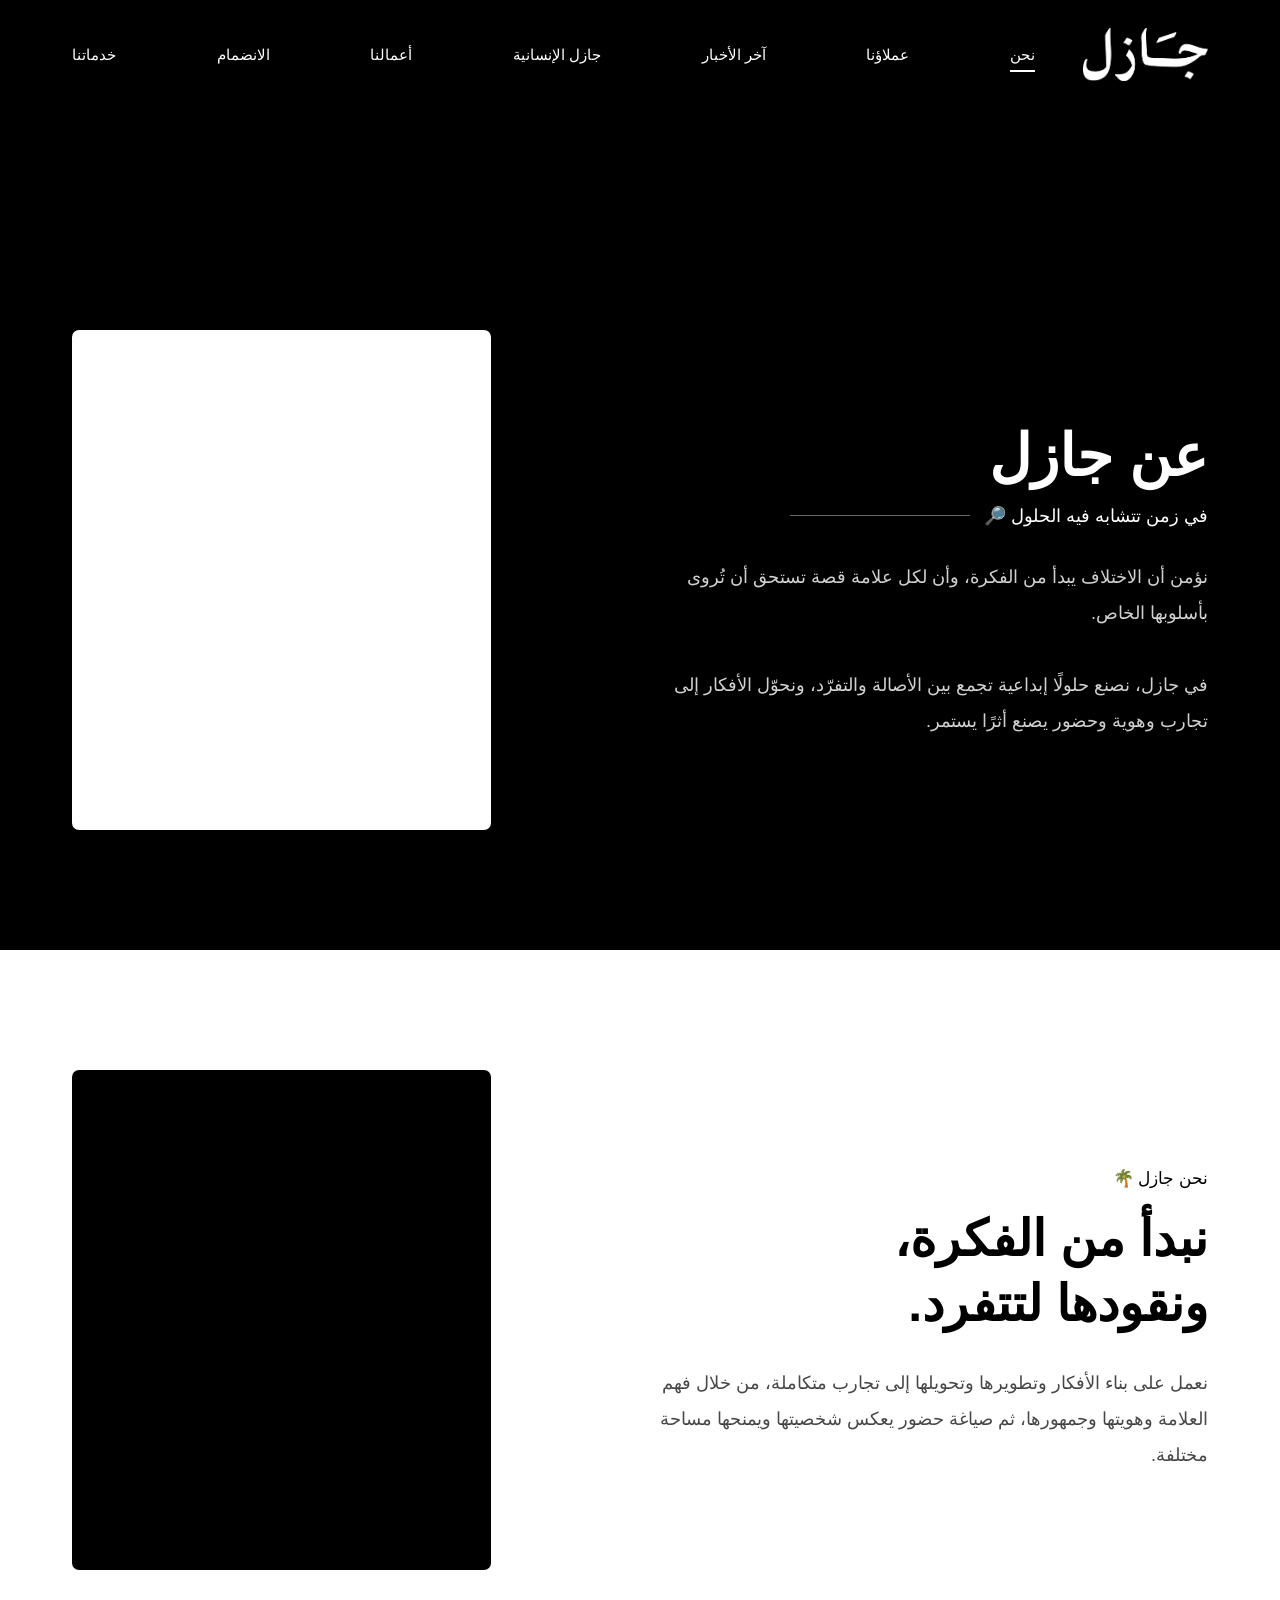
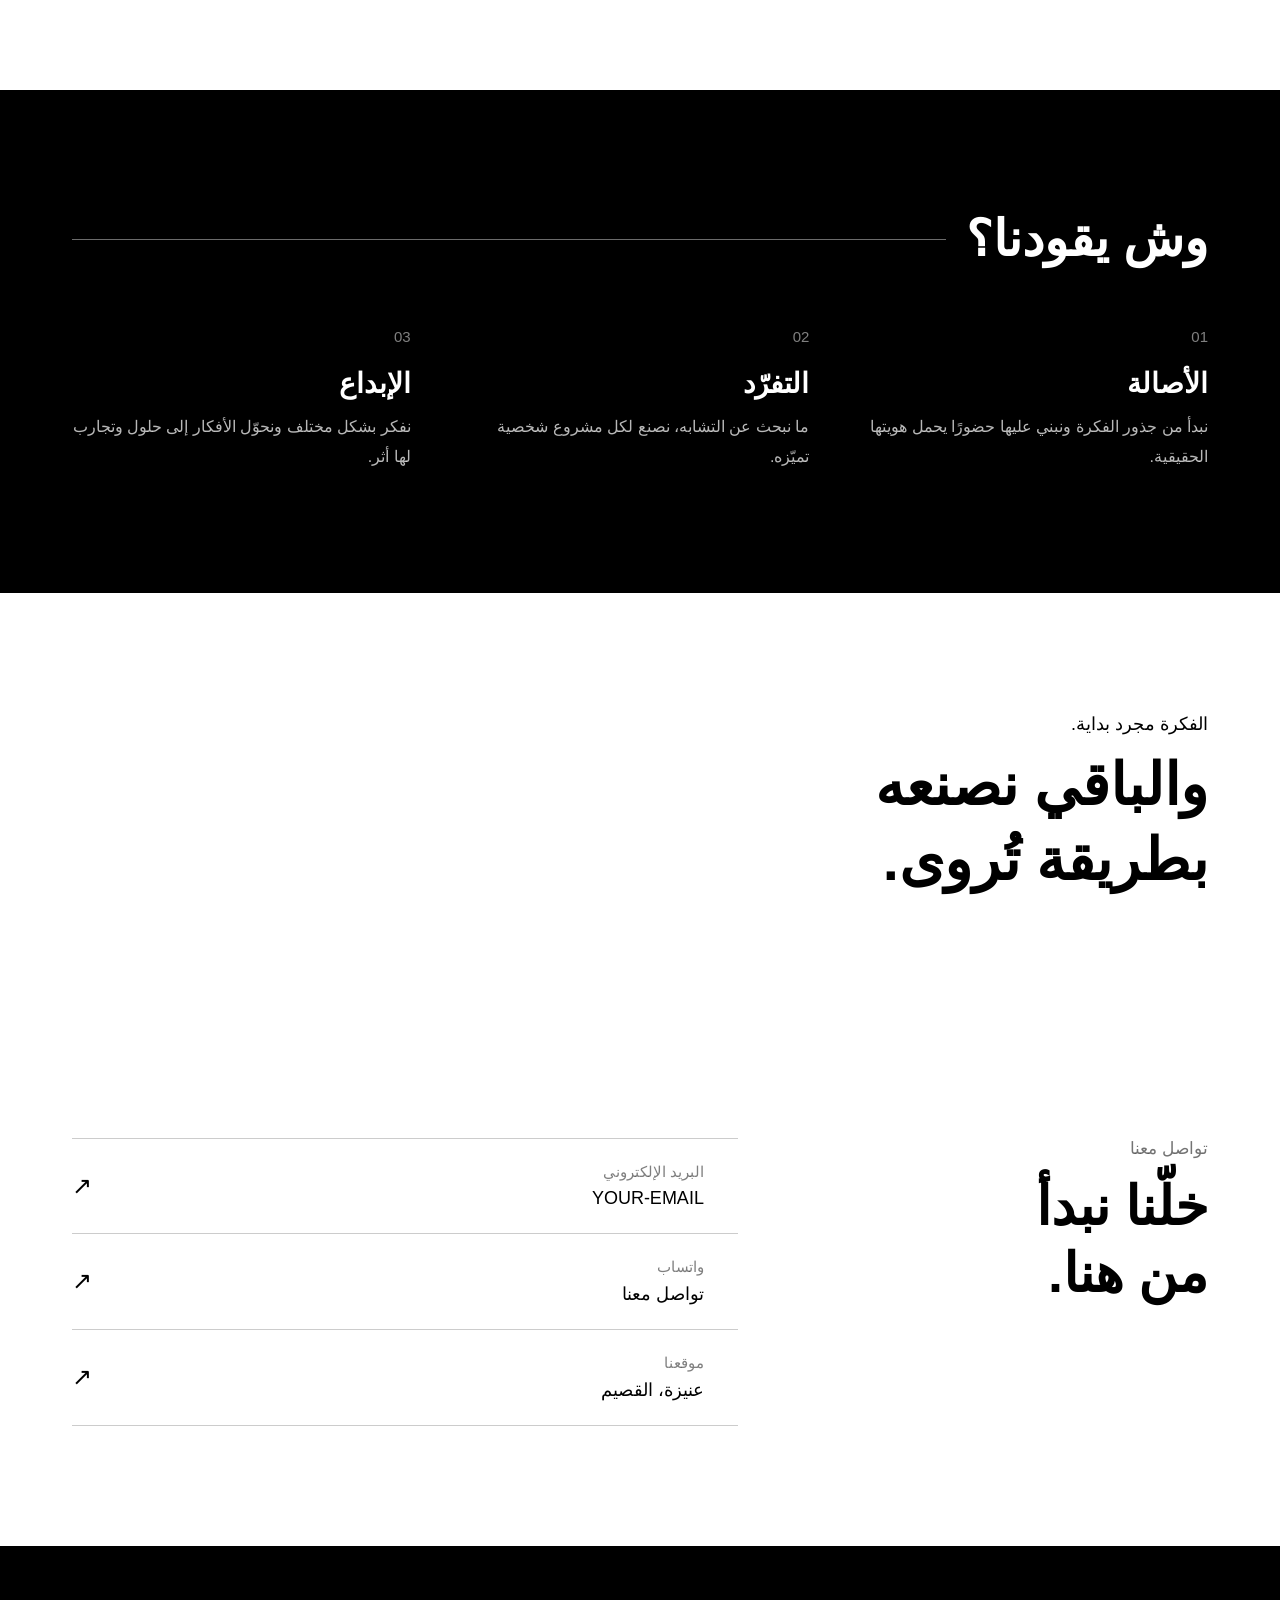
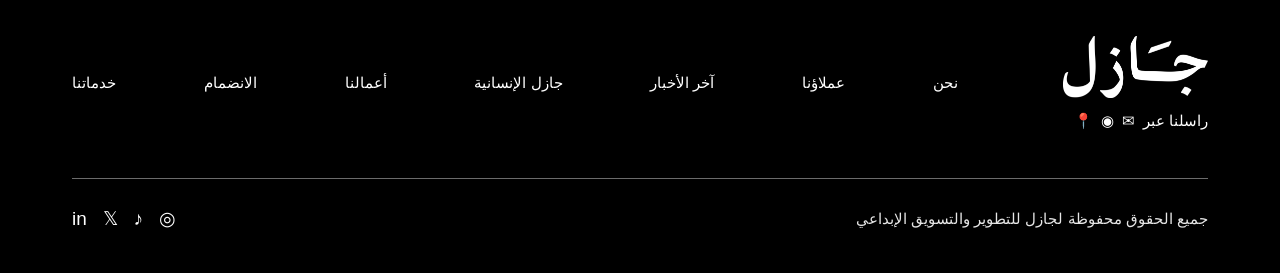
==== about.html @ 71ef77b7 "Fix HTML structure and add missing scripts" ====
<!DOCTYPE html>
<html lang="ar" dir="rtl">

<head>
    <meta charset="UTF-8">
    <meta name="viewport" content="width=device-width, initial-scale=1.0">

    <title>عن جازل | جازل</title>

    <link rel="stylesheet" href="css/style.css">
</head>

<body>

    <!-- ==================================
         HEADER
    =================================== -->
    <header class="page-header">

        <video class="page-header-video" autoplay muted loop playsinline>
            <source src="assets/videos/hero.mp4" type="video/mp4">
        </video>

        <div class="page-header-overlay"></div>

        <nav class="page-navbar">

            <a href="index.html" class="page-logo">
                <img src="assets/logos/logo.png" alt="جازل">
            </a>

            <div class="page-nav-links">
                <a href="about.html" class="active">نحن</a>
                <a href="clients.html">عملاؤنا</a>
                <a href="news.html">آخر الأخبار</a>
                <a href="humanity.html">جازل الإنسانية</a>
                <a href="works.html">أعمالنا</a>
                <a href="join.html">الانضمام</a>
                <a href="services.html">خدماتنا</a>
            </div>

        </nav>

    </header>


    <!-- ==================================
         ABOUT PAGE
    =================================== -->
    <main class="about-page">


        <!-- ==================================
             INTRO
        =================================== -->
        <section class="about-intro">

            <div class="about-intro-content">

                <h1>عن جازل</h1>

                <div class="about-intro-subtitle">
                    <p>في زمن تتشابه فيه الحلول 🔎</p>
                    <span></span>
                </div>

                <p class="about-intro-text">
                    نؤمن أن الاختلاف يبدأ من الفكرة، وأن لكل علامة قصة
                    تستحق أن تُروى بأسلوبها الخاص.
                    <br><br>
                    في جازل، نصنع حلولًا إبداعية تجمع بين الأصالة
                    والتفرّد، ونحوّل الأفكار إلى تجارب وهوية وحضور
                    يصنع أثرًا يستمر.
                </p>

            </div>

            <div class="about-intro-image">
                <!-- صورة جازل -->
            </div>

        </section>


        <!-- ==================================
             STORY
        =================================== -->
        <section class="about-story">

            <div class="about-story-image">
                <!-- صورة الفريق / بيئة العمل -->
            </div>

            <div class="about-story-content">

                <span class="about-small-title">
                    نحن جازل 🌴
                </span>

                <h2>
                    نبدأ من الفكرة،<br>
                    ونقودها لتتفرد.
                </h2>

                <p>
                    نعمل على بناء الأفكار وتطويرها وتحويلها إلى تجارب
                    متكاملة، من خلال فهم العلامة وهويتها وجمهورها،
                    ثم صياغة حضور يعكس شخصيتها ويمنحها مساحة مختلفة.
                </p>

            </div>

        </section>


        <!-- ==================================
             VALUES
        =================================== -->
        <section class="about-values">

            <div class="about-values-heading">
                <h2>وش يقودنا؟</h2>
                <span></span>
            </div>

            <div class="values-grid">

                <div class="value-item">
                    <span>01</span>

                    <h3>الأصالة</h3>

                    <p>
                        نبدأ من جذور الفكرة ونبني عليها
                        حضورًا يحمل هويتها الحقيقية.
                    </p>
                </div>


                <div class="value-item">
                    <span>02</span>

                    <h3>التفرّد</h3>

                    <p>
                        ما نبحث عن التشابه، نصنع لكل
                        مشروع شخصية تميّزه.
                    </p>
                </div>


                <div class="value-item">
                    <span>03</span>

                    <h3>الإبداع</h3>

                    <p>
                        نفكر بشكل مختلف ونحوّل الأفكار
                        إلى حلول وتجارب لها أثر.
                    </p>
                </div>

            </div>

        </section>


        <!-- ==================================
             END STATEMENT
        =================================== -->
        <section class="about-end">

            <p>الفكرة مجرد بداية.</p>

            <h2>
                والباقي نصنعه<br>
                بطريقة تُروى.
            </h2>

        </section>


        <!-- ==================================
             CONTACT
        =================================== -->
        <section class="contact-strip">

            <div class="contact-heading">

                <span>تواصل معنا</span>

                <h2>
                    خلّنا نبدأ<br>
                    من هنا.
                </h2>

            </div>


            <div class="contact-details">

                <!-- EMAIL -->
                <a href="mailto:YOUR-EMAIL" class="contact-item">

                    <span class="contact-label">
                        البريد الإلكتروني
                    </span>

                    <p>YOUR-EMAIL</p>

                    <span class="contact-arrow">↗</span>

                </a>


                <!-- WHATSAPP -->
                <a href="https://wa.me/YOUR-NUMBER"
                   target="_blank"
                   rel="noopener"
                   class="contact-item">

                    <span class="contact-label">
                        واتساب
                    </span>

                    <p>تواصل معنا</p>

                    <span class="contact-arrow">↗</span>

                </a>


                <!-- LOCATION -->
                <a href="YOUR-MAPS-LINK"
                   target="_blank"
                   rel="noopener"
                   class="contact-item">

                    <span class="contact-label">
                        موقعنا
                    </span>

                    <p>عنيزة، القصيم</p>

                    <span class="contact-arrow">↗</span>

                </a>

            </div>

        </section>

    </main>
    <!-- ==================================
     FOOTER
================================== -->
<footer class="main-footer">

    <div class="footer-top">

        <div class="footer-brand">

            <img src="assets/logos/logo.png" alt="جازل">

            <div class="footer-contact">

                <span>راسلنا عبر</span>

                <!-- EMAIL -->
                <a href="mailto:YOUR-EMAIL">✉</a>

                <!-- WHATSAPP -->
                <a href="https://wa.me/YOUR-NUMBER"
                   target="_blank"
                   rel="noopener">◉</a>

                <!-- LOCATION -->
                <a href="YOUR-MAPS-LINK"
                   target="_blank"
                   rel="noopener">📍</a>

            </div>

        </div>


        <nav class="footer-nav">

            <a href="about.html">نحن</a>
            <a href="clients.html">عملاؤنا</a>
            <a href="news.html">آخر الأخبار</a>
            <a href="humanity.html">جازل الإنسانية</a>
            <a href="works.html">أعمالنا</a>
            <a href="join.html">الانضمام</a>
            <a href="services.html">خدماتنا</a>

        </nav>

    </div>


    <div class="footer-divider"></div>


    <div class="footer-bottom">

        <div class="footer-social">

            <a href="YOUR-LINKEDIN"
               target="_blank"
               rel="noopener">in</a>

            <a href="YOUR-X"
               target="_blank"
               rel="noopener">𝕏</a>

            <a href="YOUR-TIKTOK"
               target="_blank"
               rel="noopener">♪</a>

            <a href="YOUR-INSTAGRAM"
               target="_blank"
               rel="noopener">◎</a>

        </div>


        <p>
            جميع الحقوق محفوظة لجازل للتطوير والتسويق الإبداعي
        </p>

    </div>

</footer>

<script src="js/main.js"></script>
<script src="js/animations.js"></script>

</body>

</html>
---- css/style.css ----
/* =========================================================
   JAZEL — CLEAN RESPONSIVE STYLESHEET
   Mobile-first, tuned to the supplied jazel.info reference
========================================================= */

:root {
    --black: #000;
    --white: #fff;
    --text-light: rgba(255,255,255,.82);
    --text-dark: rgba(0,0,0,.72);
    --line-light: rgba(255,255,255,.42);
    --line-dark: rgba(0,0,0,.28);
    --page-x: clamp(24px, 7vw, 72px);
    --section-y: clamp(64px, 10vw, 120px);
}

* { margin: 0; padding: 0; box-sizing: border-box; }
html { scroll-behavior: smooth; }
body {
    margin: 0;
    background: var(--black);
    color: var(--white);
    direction: rtl;
    font-family: Arial, sans-serif;
    overflow-x: hidden;
    -webkit-font-smoothing: antialiased;
}
img, video { max-width: 100%; }
a { color: inherit; }

/* =========================================================
   HOME — HERO
========================================================= */
.hero {
    position: relative;
    width: 100%;
    height: clamp(540px, 78vh, 760px);
    min-height: 540px;
    overflow: hidden;
    background: #000;
}
.hero-video {
    position: absolute;
    inset: 0;
    width: 100%;
    height: 100%;
    object-fit: cover;
    object-position: center;
    z-index: 0;
}
.hero-overlay {
    position: absolute;
    inset: 0;
    background: rgba(0,0,0,.60);
    z-index: 1;
}
.navbar {
    position: absolute;
    z-index: 3;
    top: 30px;
    right: var(--page-x);
    left: var(--page-x);
    display: flex;
    align-items: center;
    padding-bottom: 14px;
    border-bottom: 1px solid var(--line-light);
}
.brand { flex-shrink: 0; margin-left: clamp(20px, 5vw, 48px); }
.brand img { display: block; width: clamp(82px, 18vw, 132px); height: auto; }
.nav-links {
    flex: 1;
    display: flex;
    align-items: center;
    justify-content: space-between;
    gap: 10px;
    list-style: none;
}
.nav-links li { flex-shrink: 0; }
.nav-links a {
    display: block;
    color: #fff;
    text-decoration: none;
    font-size: clamp(10px, 2.2vw, 15px);
    font-weight: 500;
    white-space: nowrap;
}
.hero-content {
    position: absolute;
    inset: 0;
    z-index: 2;
    display: flex;
    flex-direction: column;
    align-items: center;
    justify-content: center;
    padding: 90px var(--page-x) 0;
    text-align: center;
}
.hero-content h1 {
    margin: 0 0 32px;
    font-size: clamp(34px, 7.8vw, 58px);
    font-weight: 600;
    line-height: 1.35;
}
.hero-content p {
    max-width: 520px;
    margin: 0;
    font-size: clamp(14px, 3.1vw, 19px);
    line-height: 1.9;
    color: rgba(255,255,255,.9);
}

/* =========================================================
   HOME — ABOUT
========================================================= */
.about {
    width: 100%;
    min-height: 650px;
    padding: var(--section-y) var(--page-x);
    background: #000;
    color: #fff;
    display: grid;
    grid-template-columns: .82fr 1.18fr;
    align-items: center;
    gap: clamp(36px, 7vw, 90px);
    direction: ltr;
}
.about-image { width: 100%; }
.about-image img {
    display: block;
    width: 100%;
    height: clamp(330px, 52vw, 540px);
    object-fit: cover;
    border-radius: 9px;
}
.about-content { width: 100%; text-align: right; direction: rtl; }
.about-content h2 {
    margin: 0 0 14px;
    font-size: clamp(36px, 7vw, 56px);
    font-weight: 600;
    line-height: 1.2;
}
.about-subtitle {
    width: 100%;
    display: flex;
    align-items: center;
    gap: 14px;
    margin-bottom: 32px;
}
.about-subtitle p {
    flex-shrink: 0;
    margin: 0;
    font-size: clamp(13px, 2.8vw, 18px);
    line-height: 1.6;
    color: rgba(255,255,255,.78);
}
.about-line { display: block; flex: 1; max-width: 180px; height: 1px; background: var(--line-light); }
.about-description {
    max-width: 560px;
    margin: 0;
    font-size: clamp(14px, 3vw, 18px);
    line-height: 2;
    color: var(--text-light);
}

/* =========================================================
   HOME — CLIENTS
========================================================= */
.clients {
    width: 100%;
    padding: 20px var(--page-x) clamp(80px, 12vw, 140px);
    background: #000;
    color: #fff;
}
.clients-title {
    width: 100%;
    display: flex;
    align-items: center;
    gap: 18px;
    margin-bottom: clamp(60px, 10vw, 100px);
    direction: rtl;
}
.clients-title h2 {
    flex-shrink: 0;
    margin: 0;
    font-size: clamp(24px, 4.8vw, 38px);
    font-weight: 600;
    white-space: nowrap;
}
.clients-line { display: block; flex: 1; height: 1px; background: var(--line-light); }
.clients-image, .clients-video { width: 100%; }
.clients-image img, .clients-video video { display: block; width: 100%; height: auto; object-fit: contain; }
.clients-video { margin-top: 50px; }

/* =========================================================
   SHARED TITLE
========================================================= */
.section-title { width: 100%; display: flex; align-items: center; gap: 20px; }
.section-title h2 { flex: 0 0 auto; margin: 0; text-align: right; font-weight: 600; line-height: 1.15; }
.section-title span { flex: 1; height: 1px; }

/* =========================================================
   HOME — NEWS
========================================================= */
.news-preview {
    width: 100%;
    padding: var(--section-y) var(--page-x);
    background: #fff;
    color: #000;
}
.news-title { margin-bottom: clamp(48px, 8vw, 80px); }
.news-title h2 { font-size: clamp(34px, 6vw, 50px); }
.news-title span { background: var(--line-dark); }
.news-grid { width: 100%; display: grid; grid-template-columns: repeat(3,minmax(0,1fr)); gap: clamp(14px, 3vw, 32px); }
.news-card { min-width: 0; color: #000; text-decoration: none; text-align: right; }
.news-image { width: 100%; aspect-ratio: 1/1; margin-bottom: 16px; background: #000; border-radius: 6px; overflow: hidden; }
.news-image img { width: 100%; height: 100%; object-fit: cover; display: block; }
.news-card h3 { margin: 0 0 8px; font-size: clamp(13px, 2.8vw, 20px); font-weight: 600; line-height: 1.45; }
.news-card p { margin: 0; font-size: clamp(11px, 2.3vw, 15px); line-height: 1.7; color: var(--text-dark); }

/* =========================================================
   HOME — HUMANITY
========================================================= */
.humanity {
    width: 100%;
    min-height: 600px;
    padding: var(--section-y) var(--page-x);
    background: #fff;
    color: #000;
    display: grid;
    grid-template-columns: .82fr 1.18fr;
    gap: clamp(36px, 7vw, 90px);
    align-items: center;
    direction: ltr;
}
.humanity-media { width: 100%; grid-column: 1; direction: rtl; }
.humanity-image { width: 100%; height: clamp(310px, 48vw, 500px); background: #000; border-radius: 7px; overflow: hidden; }
.humanity-image img { width: 100%; height: 100%; object-fit: cover; display: block; }
.humanity-more { display: block; margin-top: 12px; color: #000; text-decoration: none; font-size: clamp(12px, 2.5vw, 16px); line-height: 1.5; text-align: right; }
.humanity-content { width: 100%; grid-column: 2; direction: rtl; text-align: right; }
.humanity-content h2 { margin: 0 0 14px; font-size: clamp(34px, 6.8vw, 54px); font-weight: 600; line-height: 1.2; }
.humanity-subtitle { width: 100%; display: flex; align-items: center; gap: 14px; margin-bottom: 32px; }
.humanity-subtitle p { flex: 0 0 auto; margin: 0; font-size: clamp(13px, 2.7vw, 17px); line-height: 1.5; }
.humanity-subtitle span { flex: 1; max-width: 180px; height: 1px; background: var(--line-dark); }
.humanity-description { margin: 0; font-size: clamp(14px, 3vw, 18px); line-height: 2; color: var(--text-dark); }

/* =========================================================
   HOME — FEATURED WORKS
========================================================= */
.featured-works { width: 100%; padding: var(--section-y) var(--page-x); background: #000; color: #fff; }
.works-title { margin-bottom: clamp(55px, 9vw, 90px); }
.works-title h2 { font-size: clamp(34px, 6vw, 50px); }
.works-title span { background: var(--line-light); }
.works-grid { width: 100%; display: grid; grid-template-columns: repeat(2,minmax(0,1fr)); column-gap: clamp(30px,6vw,80px); row-gap: clamp(48px,7vw,80px); }
.work-item { width: 100%; min-width: 0; display: grid; grid-template-columns: 1fr 1fr; gap: clamp(14px,2.5vw,28px); align-items: center; }
.work-right .work-image { grid-column: 1; grid-row: 1; }
.work-right .work-text { grid-column: 2; grid-row: 1; }
.work-left { direction: ltr; }
.work-left .work-text { grid-column: 1; grid-row: 1; }
.work-left .work-image { grid-column: 2; grid-row: 1; }
.work-image { width: 100%; aspect-ratio: .88/1; background: #fff; border-radius: 7px; overflow: hidden; }
.work-image img { width: 100%; height: 100%; object-fit: cover; display: block; }
.work-text { width: 100%; min-width: 0; direction: rtl; text-align: right; }
.work-text h3 { margin: 0 0 10px; font-size: clamp(18px,3.4vw,27px); font-weight: 600; line-height: 1.35; }
.work-text p { margin: 0 0 12px; font-size: clamp(12px,2.4vw,16px); line-height: 1.8; color: var(--text-light); }
.work-text a { display: inline-block; color: #fff; text-decoration: none; font-size: clamp(12px,2.4vw,16px); line-height: 1.5; }
.inside-jazel { grid-column: 1; }

/* =========================================================
   HOME — JOIN
========================================================= */
.join-us { width: 100%; min-height: 560px; padding: var(--section-y) var(--page-x); background: #000; color: #fff; }
.join-us > h2 { margin: 0 0 65px; font-size: clamp(38px,7vw,58px); font-weight: 600; line-height: 1.2; text-align: right; }
.join-content { width: 100%; display: grid; grid-template-columns: minmax(150px, .65fr) 1.35fr; gap: clamp(42px,8vw,100px); align-items: center; direction: ltr; }
.join-chair { width: 100%; display: flex; justify-content: center; align-items: center; }
.join-chair img { width: min(190%, 420px); max-width: none; height: auto; display: block; }
.join-text { direction: rtl; text-align: right; }
.join-text p { margin: 0 0 26px; font-size: clamp(14px,3vw,18px); line-height: 2; color: rgba(255,255,255,.9); }
.join-link { display: inline-block; margin-top: 5px; color: #fff; text-decoration: none; font-size: clamp(14px,2.8vw,18px); font-weight: 600; }

/* =========================================================
   HOME — SERVICES CTA
========================================================= */
.services-cta { width: 100%; min-height: 430px; padding: var(--section-y) var(--page-x); background: #fff; color: #000; }
.services-cta-content { width: 100%; direction: rtl; text-align: right; }
.services-cta h2 { margin: 0 0 28px; font-size: clamp(36px,6.5vw,54px); font-weight: 600; line-height: 1.25; }
.services-cta p { margin: 0; font-size: clamp(14px,3vw,18px); line-height: 1.9; }
.services-cta a { display: block; width: max-content; margin-top: 80px; margin-right: auto; color: #000; text-decoration: none; font-size: clamp(14px,2.8vw,18px); font-weight: 600; }

/* =========================================================
   SHARED INNER HEADER
========================================================= */
.page-header { position: relative; width: 100%; height: clamp(145px,22vw,210px); overflow: hidden; background: #000; }
.page-header-video { position: absolute; inset: 0; width: 100%; height: 100%; object-fit: cover; object-position: center; z-index: 0; }
.page-header-overlay { position: absolute; inset: 0; background: rgba(0,0,0,.66); z-index: 1; }
.page-navbar { position: relative; z-index: 2; width: 100%; display: flex; align-items: center; padding: 28px var(--page-x) 0; direction: rtl; }
.page-logo { display: block; flex-shrink: 0; margin-left: clamp(20px,5vw,48px); }
.page-logo img { display: block; width: clamp(78px,17vw,125px); height: auto; }
.page-nav-links { flex: 1; display: flex; align-items: center; justify-content: space-between; gap: 10px; }
.page-nav-links a { position: relative; color: #fff; text-decoration: none; font-size: clamp(10px,2.2vw,15px); font-weight: 500; white-space: nowrap; }
.page-nav-links a.active::after { content:""; position:absolute; right:0; left:0; bottom:-8px; height:2px; background:#fff; }

/* =========================================================
   ABOUT PAGE
========================================================= */
.about-page, .clients-page, .news-page, .works-page, .join-page, .services-page { width: 100%; overflow: hidden; }
.about-intro, .about-story { width:100%; min-height:600px; padding:var(--section-y) var(--page-x); display:grid; gap:clamp(36px,7vw,90px); align-items:center; }
.about-intro { grid-template-columns:1.2fr .8fr; background:#000; color:#fff; }
.about-intro-content { min-width:0; text-align:right; }
.about-intro-content h1 { margin:0 0 14px; font-size:clamp(38px,7vw,58px); font-weight:600; line-height:1.2; }
.about-intro-subtitle { display:flex; align-items:center; gap:14px; margin-bottom:32px; }
.about-intro-subtitle p { flex-shrink:0; margin:0; font-size:clamp(13px,2.8vw,18px); }
.about-intro-subtitle span { flex:1; max-width:180px; height:1px; background:var(--line-light); }
.about-intro-text { max-width:560px; margin:0; font-size:clamp(14px,3vw,18px); line-height:2; color:var(--text-light); }
.about-intro-image { width:100%; height:clamp(330px,48vw,500px); background:#fff; border-radius:7px; overflow:hidden; }
.about-intro-image img { width:100%; height:100%; object-fit:cover; display:block; }
.about-story { grid-template-columns:.8fr 1.2fr; background:#fff; color:#000; direction:ltr; }
.about-story-image { width:100%; height:clamp(330px,48vw,500px); background:#000; border-radius:7px; overflow:hidden; }
.about-story-image img { width:100%; height:100%; object-fit:cover; display:block; }
.about-story-content { min-width:0; direction:rtl; text-align:right; }
.about-small-title { display:block; margin-bottom:18px; font-size:clamp(13px,2.6vw,17px); }
.about-story-content h2 { margin:0 0 28px; font-size:clamp(34px,6vw,50px); font-weight:600; line-height:1.3; }
.about-story-content p { max-width:560px; margin:0; font-size:clamp(14px,3vw,18px); line-height:2; color:var(--text-dark); }
.about-values { width:100%; padding:var(--section-y) var(--page-x); background:#000; color:#fff; }
.about-values-heading { width:100%; display:flex; align-items:center; gap:20px; margin-bottom:60px; }
.about-values-heading h2 { flex-shrink:0; margin:0; font-size:clamp(34px,6vw,50px); font-weight:600; }
.about-values-heading span { flex:1; height:1px; background:var(--line-light); }
.values-grid { width:100%; display:grid; grid-template-columns:repeat(3,minmax(0,1fr)); gap:clamp(24px,5vw,60px); }
.value-item { min-width:0; text-align:right; }
.value-item > span { display:block; margin-bottom:22px; font-size:clamp(11px,2.2vw,15px); color:rgba(255,255,255,.5); }
.value-item h3 { margin:0 0 12px; font-size:clamp(20px,3.8vw,28px); font-weight:600; }
.value-item p { margin:0; font-size:clamp(12px,2.5vw,16px); line-height:1.9; color:rgba(255,255,255,.72); }
.about-end { width:100%; min-height:390px; padding:var(--section-y) var(--page-x); display:flex; flex-direction:column; justify-content:center; background:#fff; color:#000; text-align:right; }
.about-end p { margin:0 0 12px; font-size:clamp(14px,2.8vw,18px); }
.about-end h2 { margin:0; font-size:clamp(38px,7vw,58px); font-weight:600; line-height:1.3; }

/* =========================================================
   CLIENTS PAGE
========================================================= */
.clients-intro { width:100%; padding:var(--section-y) var(--page-x) 50px; background:#fff; color:#000; text-align:right; }
.clients-title { display:flex; align-items:center; gap:20px; }
.clients-title h1 { flex-shrink:0; margin:0; font-size:clamp(38px,7vw,58px); font-weight:600; line-height:1.2; }
.clients-title span { flex:1; height:1px; background:var(--line-dark); }
.clients-intro > p { max-width:480px; margin:28px 0 0; font-size:clamp(14px,3vw,18px); line-height:1.9; color:var(--text-dark); }
.clients-logos { width:100%; padding:30px var(--page-x) var(--section-y); background:#fff; }
.clients-grid { width:100%; display:grid; grid-template-columns:repeat(3,1fr); gap:clamp(20px,4vw,48px); }
.client-logo { width:100%; aspect-ratio:1.45/1; display:flex; align-items:center; justify-content:center; background:#f2f2f2; border-radius:7px; }
.client-logo img { display:block; max-width:72%; max-height:58%; object-fit:contain; }
.clients-end { width:100%; padding:var(--section-y) var(--page-x); background:#000; color:#fff; text-align:right; }
.clients-end > span { display:block; margin-bottom:14px; font-size:clamp(13px,2.6vw,17px); color:rgba(255,255,255,.65); }
.clients-end h2 { margin:0; font-size:clamp(38px,7vw,58px); font-weight:600; line-height:1.3; }

/* =========================================================
   NEWS PAGE
========================================================= */
.news-page-intro, .works-page-intro { width:100%; padding:var(--section-y) var(--page-x); text-align:right; }
.news-page-intro { background:#fff; color:#000; }
.news-page-title, .works-page-title { width:100%; display:flex; align-items:center; gap:20px; margin-bottom:28px; }
.news-page-title h1, .works-page-title h1 { flex-shrink:0; margin:0; font-size:clamp(38px,7vw,58px); font-weight:600; line-height:1.2; }
.news-page-title span { flex:1; height:1px; background:var(--line-dark); }
.news-page-intro > p, .works-page-intro > p { max-width:500px; margin:0; font-size:clamp(14px,3vw,18px); line-height:1.9; }
.news-page-intro > p { color:var(--text-dark); }
.news-article, .work-section { width:100%; min-height:560px; padding:var(--section-y) var(--page-x); display:grid; grid-template-columns:.82fr 1.18fr; gap:clamp(36px,7vw,90px); align-items:center; direction:ltr; background:#fff; color:#000; }
.news-article-image, .work-section-image { width:100%; height:clamp(330px,48vw,500px); background:#000; border-radius:7px; overflow:hidden; }
.news-article-image img, .work-section-image img { width:100%; height:100%; object-fit:cover; display:block; }
.news-article-content, .work-section-content { min-width:0; direction:rtl; text-align:right; }
.news-number, .work-section-content > span { display:block; margin-bottom:18px; font-size:clamp(12px,2.4vw,16px); opacity:.5; }
.news-article-content h2, .work-section-content h2 { margin:0 0 26px; font-size:clamp(30px,5.5vw,46px); font-weight:600; line-height:1.3; }
.news-article-content p, .work-section-content p { margin:0; font-size:clamp(14px,3vw,18px); line-height:2; opacity:.78; }
.news-article-dark, .work-section-dark { background:#000; color:#fff; }
.news-article-dark .news-article-image, .work-section-dark .work-section-image { background:#fff; }
.news-article-dark .news-article-content p, .work-section-dark .work-section-content p { color:var(--text-light); }

/* =========================================================
   WORKS PAGE
========================================================= */
.works-page-intro { background:#000; color:#fff; }
.works-page-title span { flex:1; height:1px; background:var(--line-light); }
.works-page-intro > p { color:rgba(255,255,255,.72); }
#visual-identity, #campaigns { direction:rtl; }
#visual-identity .work-section-content, #campaigns .work-section-content { direction:rtl; }
.work-section { scroll-margin-top:160px; }

/* =========================================================
   JOIN PAGE
========================================================= */
.join-intro { width:100%; min-height:600px; padding:var(--section-y) var(--page-x); display:grid; grid-template-columns:1.2fr .8fr; gap:clamp(36px,7vw,90px); align-items:center; background:#000; color:#fff; }
.join-intro-content { min-width:0; text-align:right; }
.join-small-title { display:block; margin-bottom:14px; font-size:clamp(13px,2.6vw,17px); color:rgba(255,255,255,.6); }
.join-intro h1 { margin:0 0 28px; font-size:clamp(38px,7vw,58px); font-weight:600; line-height:1.2; }
.join-intro-content p { margin:0 0 32px; font-size:clamp(14px,3vw,18px); line-height:2; color:var(--text-light); }
.join-button { display:inline-block; color:#fff; font-size:clamp(14px,2.8vw,18px); text-decoration:none; padding-bottom:6px; border-bottom:1px solid rgba(255,255,255,.65); }
.join-intro-image { width:100%; height:clamp(330px,48vw,500px); background:#fff; border-radius:7px; overflow:hidden; }
.join-intro-image img { width:100%; height:100%; object-fit:cover; display:block; }
.join-looking { width:100%; padding:var(--section-y) var(--page-x); background:#fff; color:#000; }
.join-looking-title { width:100%; display:flex; align-items:center; gap:20px; margin-bottom:60px; }
.join-looking-title h2 { flex-shrink:0; margin:0; font-size:clamp(34px,6vw,50px); font-weight:600; }
.join-looking-title span { flex:1; height:1px; background:var(--line-dark); }
.join-points { width:100%; display:grid; grid-template-columns:repeat(3,minmax(0,1fr)); gap:clamp(24px,5vw,60px); }
.join-point > span { display:block; margin-bottom:20px; font-size:clamp(11px,2.2vw,15px); color:rgba(0,0,0,.4); }
.join-point h3 { margin:0 0 12px; font-size:clamp(20px,3.8vw,28px); font-weight:600; }
.join-point p { margin:0; font-size:clamp(12px,2.5vw,16px); line-height:1.9; color:rgba(0,0,0,.68); }
.join-end, .services-end { width:100%; padding:var(--section-y) var(--page-x); background:#000; color:#fff; text-align:right; }
.join-end > span, .services-end > span { display:block; margin-bottom:14px; font-size:clamp(13px,2.6vw,17px); color:rgba(255,255,255,.6); }
.join-end h2, .services-end h2 { margin:0 0 34px; font-size:clamp(38px,7vw,58px); font-weight:600; line-height:1.3; }
.join-end a, .services-end a { display:inline-block; padding-bottom:6px; color:#fff; font-size:clamp(14px,2.8vw,18px); text-decoration:none; border-bottom:1px solid rgba(255,255,255,.6); }

/* =========================================================
   SERVICES PAGE
========================================================= */
.services-intro { width:100%; padding:var(--section-y) var(--page-x) 65px; background:#fff; color:#000; text-align:right; }
.services-title { width:100%; display:flex; align-items:center; gap:20px; margin-bottom:30px; }
.services-title h1 { flex-shrink:0; margin:0; font-size:clamp(38px,7vw,58px); font-weight:600; line-height:1.2; }
.services-title span { flex:1; height:1px; background:var(--line-dark); }
.services-intro > p { max-width:500px; margin:0; font-size:clamp(14px,3vw,18px); line-height:1.9; color:var(--text-dark); }
.services-list { width:100%; padding:0 var(--page-x) var(--section-y); background:#fff; color:#000; }
.service-item { width:100%; display:grid; grid-template-columns:40px 1fr 28px; gap:22px; align-items:start; padding:38px 0; border-top:1px solid rgba(0,0,0,.18); }
.service-item:last-child { border-bottom:1px solid rgba(0,0,0,.18); }
.service-number { padding-top:5px; font-size:clamp(12px,2.3vw,16px); color:rgba(0,0,0,.4); }
.service-content h2 { margin:0 0 12px; font-size:clamp(24px,4.5vw,34px); font-weight:600; line-height:1.3; }
.service-content p { max-width:600px; margin:0; font-size:clamp(13px,2.7vw,17px); line-height:1.9; color:rgba(0,0,0,.65); }
.service-arrow { font-size:clamp(18px,3vw,24px); line-height:1; }

/* =========================================================
   CONTACT
========================================================= */
.contact-strip { width:100%; padding:var(--section-y) var(--page-x); display:grid; grid-template-columns:.8fr 1.4fr; gap:clamp(38px,7vw,90px); align-items:start; background:#fff; color:#000; }
.contact-heading > span { display:block; margin-bottom:14px; font-size:clamp(13px,2.6vw,17px); color:rgba(0,0,0,.55); }
.contact-heading h2 { margin:0; font-size:clamp(36px,6.5vw,54px); font-weight:600; line-height:1.25; }
.contact-details { width:100%; }
.contact-item { position:relative; display:block; width:100%; padding:24px 34px 24px 0; color:#000; text-decoration:none; border-top:1px solid rgba(0,0,0,.2); }
.contact-item:last-child { border-bottom:1px solid rgba(0,0,0,.2); }
.contact-label { display:block; margin-bottom:7px; font-size:clamp(11px,2.2vw,15px); color:rgba(0,0,0,.5); }
.contact-item p { margin:0; font-size:clamp(14px,2.8vw,18px); font-weight:500; }
.contact-arrow { position:absolute; left:0; top:50%; transform:translateY(-50%); font-size:clamp(17px,3vw,24px); }

/* =========================================================
   FOOTER
========================================================= */
.main-footer { width:100%; padding:clamp(58px,8vw,90px) var(--page-x) 42px; background:#000; color:#fff; direction:rtl; }
.footer-top { width:100%; display:grid; grid-template-columns:minmax(120px,180px) 1fr; gap:clamp(30px,6vw,70px); align-items:center; }
.footer-brand { width:100%; text-align:right; }
.footer-brand > img { display:block; width:clamp(95px,18vw,145px); height:auto; margin:0 0 14px auto; }
.footer-contact { display:flex; align-items:center; gap:8px; white-space:nowrap; }
.footer-contact span, .footer-contact a { color:#fff; font-size:clamp(11px,2.3vw,15px); text-decoration:none; }
.footer-nav { width:100%; display:flex; align-items:center; justify-content:space-between; gap:14px; }
.footer-nav a { color:#fff; font-size:clamp(11px,2.3vw,15px); text-decoration:none; white-space:nowrap; }
.footer-divider { width:100%; height:1px; margin:48px 0 28px; background:var(--line-light); }
.footer-bottom { width:100%; display:flex; align-items:center; justify-content:space-between; direction:ltr; }
.footer-social { display:flex; align-items:center; gap:16px; }
.footer-social a { color:#fff; font-size:clamp(14px,2.8vw,19px); text-decoration:none; }
.footer-bottom p { margin:0; direction:rtl; color:rgba(255,255,255,.9); font-size:clamp(11px,2.3vw,15px); line-height:1.6; text-align:right; }

/* =========================================================
   SCROLL ANIMATIONS
========================================================= */
.reveal-on-scroll {
    opacity: 0;
    transform: translateY(38px);
    transition: opacity .8s cubic-bezier(.22,1,.36,1), transform .8s cubic-bezier(.22,1,.36,1);
    will-change: opacity, transform;
}
.reveal-on-scroll.reveal-left { transform: translateX(-36px); }
.reveal-on-scroll.reveal-right { transform: translateX(36px); }
.reveal-on-scroll.reveal-scale { transform: scale(.96); }
.reveal-on-scroll.is-visible { opacity:1; transform:none; }
.reveal-on-scroll[data-delay="1"] { transition-delay:.08s; }
.reveal-on-scroll[data-delay="2"] { transition-delay:.16s; }
.reveal-on-scroll[data-delay="3"] { transition-delay:.24s; }

@media (prefers-reduced-motion: reduce) {
    html { scroll-behavior:auto; }
    .reveal-on-scroll { opacity:1 !important; transform:none !important; transition:none !important; }
}

/* =========================================================
   PHONE — preserve the reference layout but keep it readable
========================================================= */
@media (max-width: 600px) {
    :root { --page-x: 28px; --section-y: 78px; }

    .hero { height: 550px; min-height:550px; }
    .navbar { top:24px; }
    .brand { margin-left:18px; }
    .brand img { width:82px; }
    .nav-links { gap:8px; }
    .nav-links a { font-size:10px; }
    .hero-content { padding-top:78px; }
    .hero-content h1 { font-size:36px; margin-bottom:30px; }
    .hero-content p { max-width:330px; font-size:14px; }

    .about { min-height:650px; grid-template-columns:.78fr 1.22fr; gap:32px; align-items:center; }
    .about-image img { height:330px; }
    .about-content h2 { font-size:36px; }
    .about-subtitle p { font-size:13px; }
    .about-description { font-size:14px; line-height:1.9; }

    .clients { padding-top:12px; padding-bottom:90px; }
    .clients-title h2 { font-size:25px; }

    .news-title h2, .works-title h2 { font-size:34px; }
    .news-grid { gap:14px; }
    .news-card h3 { font-size:13px; }
    .news-card p { font-size:11px; }

    .humanity { min-height:610px; grid-template-columns:.78fr 1.22fr; gap:32px; }
    .humanity-image { height:320px; }
    .humanity-content h2 { font-size:34px; }
    .humanity-subtitle p { font-size:13px; }
    .humanity-description { font-size:14px; line-height:1.9; }
    .humanity-more { font-size:12px; }

    .works-grid { column-gap:24px; row-gap:48px; }
    .work-item { grid-template-columns:.95fr 1.05fr; gap:12px; }
    .work-text h3 { font-size:18px; }
    .work-text p, .work-text a { font-size:12px; }

    .join-us > h2 { font-size:38px; }
    .join-content { grid-template-columns:140px 1fr; gap:35px; }
    .join-chair img { width:190%; }
    .join-text p, .join-link { font-size:14px; }

    .services-cta h2 { font-size:36px; }
    .services-cta p, .services-cta a { font-size:14px; }

    .page-header { height:150px; }
    .page-navbar { padding-top:26px; }
    .page-logo { margin-left:18px; }
    .page-logo img { width:78px; }
    .page-nav-links { gap:8px; }
    .page-nav-links a { font-size:10px; }

    .about-intro, .about-story, .news-article, .work-section, .join-intro { min-height:560px; gap:30px; }
    .about-intro { grid-template-columns:1.2fr .8fr; }
    .about-story { grid-template-columns:.8fr 1.2fr; }
    .about-intro-content h1, .clients-title h1, .news-page-title h1, .works-page-title h1, .join-intro h1, .services-title h1 { font-size:38px; }
    .about-intro-text, .about-story-content p, .clients-intro > p, .news-page-intro > p, .news-article-content p, .works-page-intro > p, .work-section-content p, .join-intro-content p, .services-intro > p { font-size:14px; }
    .about-intro-image, .about-story-image, .news-article-image, .work-section-image, .join-intro-image { height:320px; }
    .about-story-content h2, .news-article-content h2, .work-section-content h2 { font-size:30px; }
    .about-values-heading h2, .join-looking-title h2 { font-size:34px; }
    .value-item h3, .join-point h3 { font-size:20px; }
    .value-item p, .join-point p { font-size:12px; }
    .about-end h2, .clients-end h2, .join-end h2, .services-end h2 { font-size:38px; }

    .service-item { grid-template-columns:32px 1fr 22px; gap:16px; padding:32px 0; }
    .service-content h2 { font-size:24px; }
    .service-content p { font-size:13px; }

    .contact-strip { grid-template-columns:.8fr 1.2fr; gap:30px; }
    .contact-heading h2 { font-size:34px; }
    .contact-item { padding:22px 28px 22px 0; }

    .main-footer { padding-top:62px; }
    .footer-top { grid-template-columns:120px 1fr; gap:28px; }
    .footer-brand > img { width:100px; }
    .footer-nav { gap:10px; }
    .footer-nav a { font-size:11px; }
    .footer-contact span, .footer-contact a, .footer-bottom p { font-size:11px; }
    .footer-social a { font-size:15px; }
}

/* =========================================================
   SMALL PHONE
========================================================= */
@media (max-width: 380px) {
    :root { --page-x: 22px; }
    .brand img, .page-logo img { width:72px; }
    .nav-links a, .page-nav-links a { font-size:9px; }
    .hero-content h1 { font-size:32px; }
    .hero-content p { font-size:13px; }
    .about, .humanity { gap:24px; }
    .about-content h2, .humanity-content h2 { font-size:31px; }
    .about-description, .humanity-description { font-size:13px; }
    .works-grid { column-gap:18px; }
    .work-text h3 { font-size:16px; }
    .work-text p, .work-text a { font-size:11px; }
    .footer-top { grid-template-columns:105px 1fr; gap:20px; }
    .footer-nav a { font-size:10px; }
}

/* =========================================================
   TABLET / iPAD
========================================================= */
@media (min-width: 601px) and (max-width: 1100px) {
    :root { --page-x: 54px; --section-y: 100px; }
    .hero { height:720px; }
    .hero-content h1 { font-size:52px; }
    .hero-content p { font-size:18px; }
    .nav-links a, .page-nav-links a { font-size:14px; }
    .about-content h2, .humanity-content h2 { font-size:50px; }
    .about-description, .humanity-description { font-size:17px; }
    .clients-title h2 { font-size:34px; }
    .work-text h3 { font-size:25px; }
    .work-text p, .work-text a { font-size:15px; }
    .footer-nav a { font-size:14px; }
    .footer-contact span, .footer-contact a, .footer-bottom p { font-size:13px; }
}
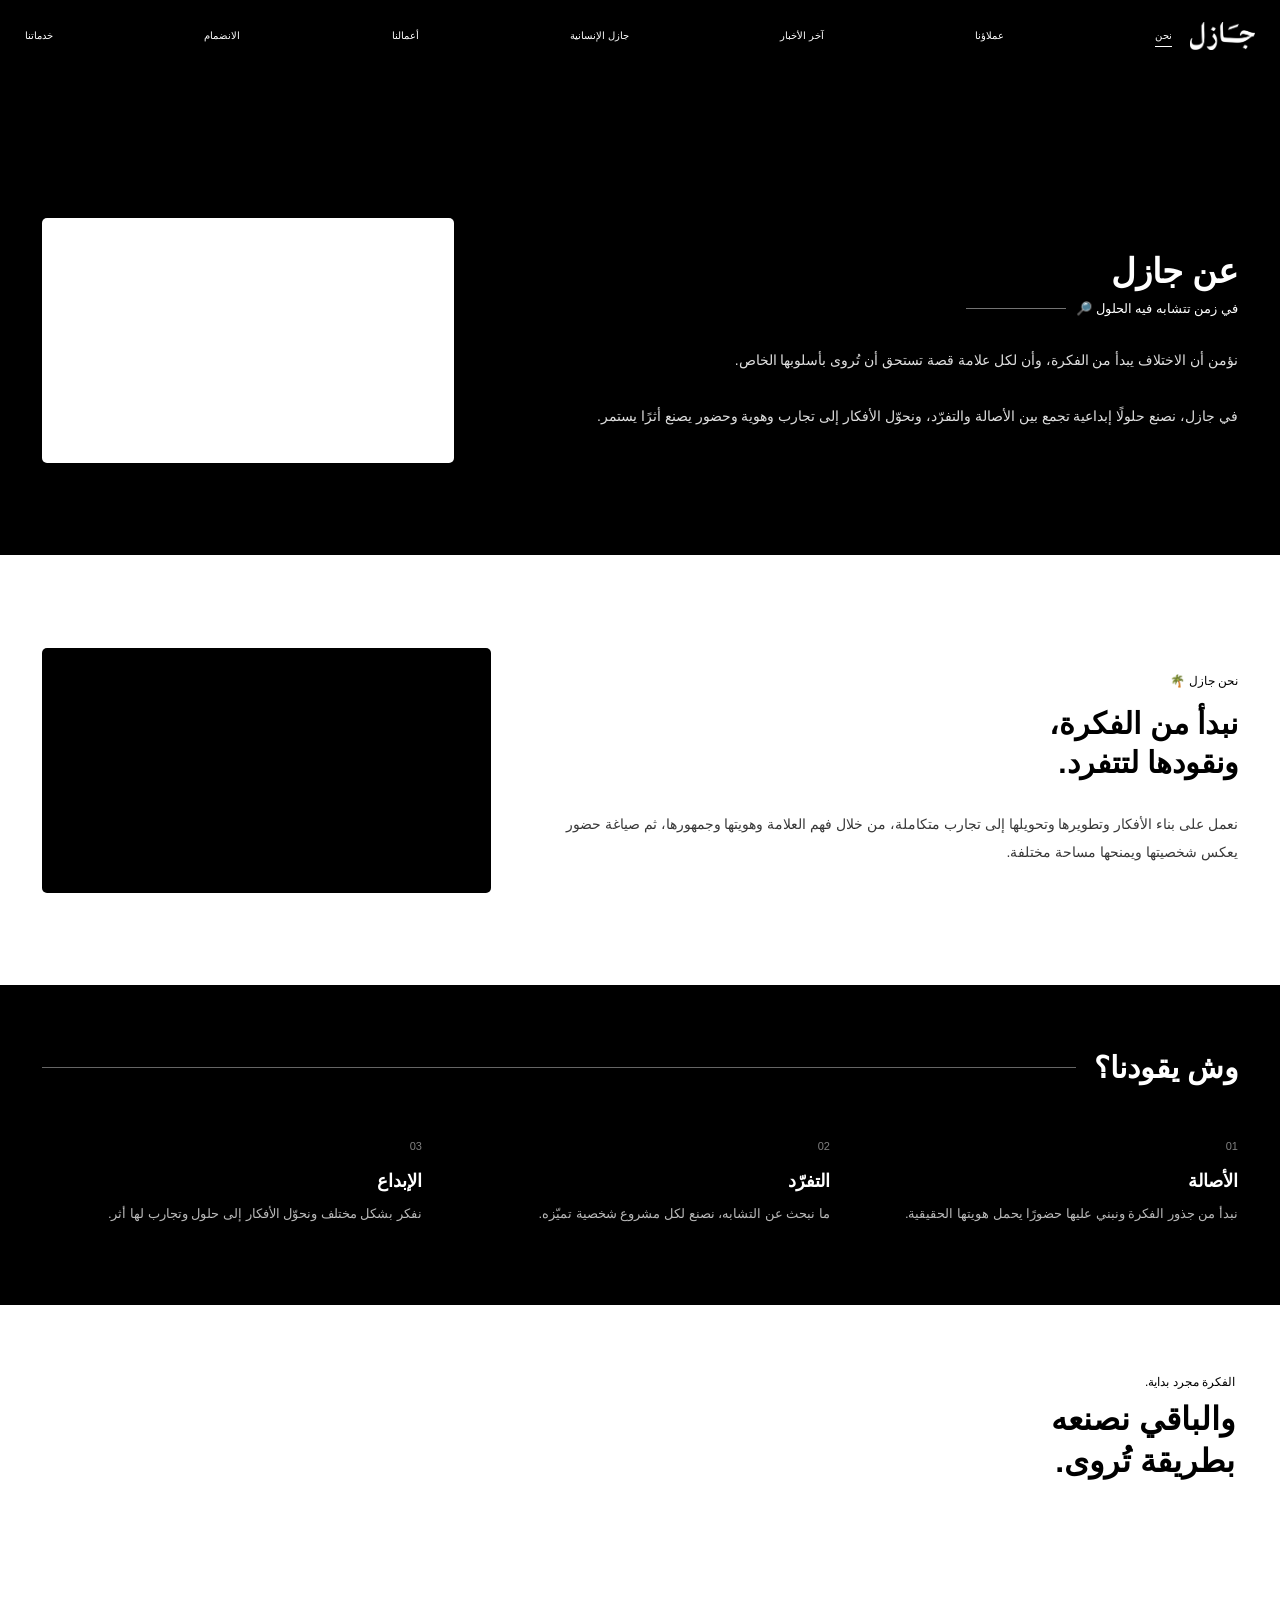
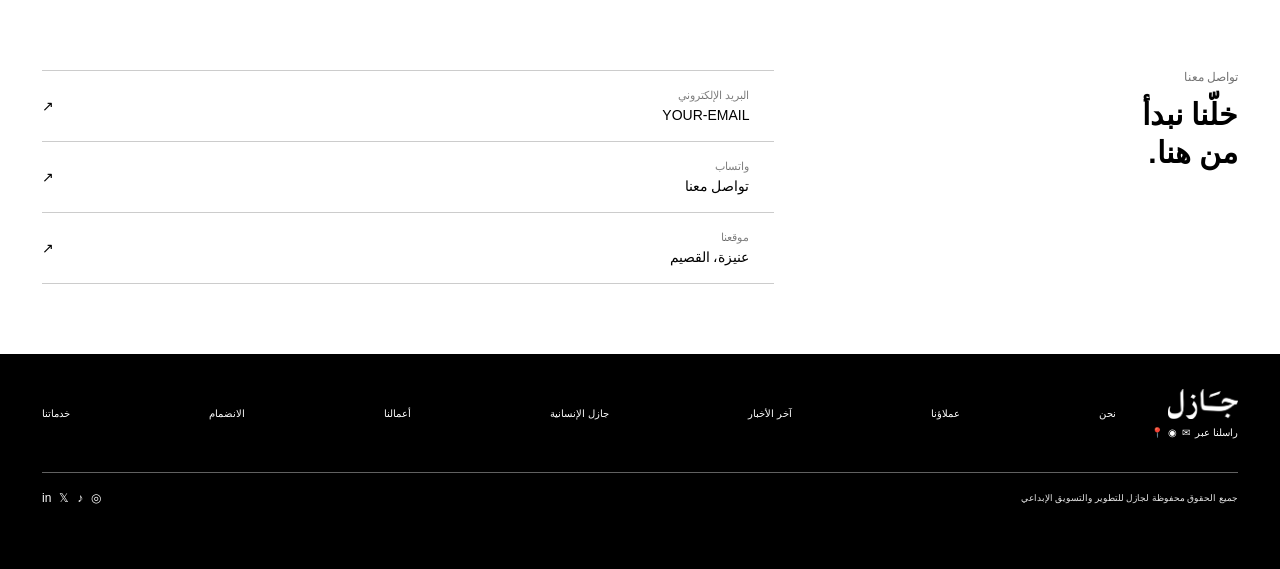
==== commit 9e99ba3b: "Update about.html" ====
--- a/about.html
+++ b/about.html
@@ -275,7 +275,7 @@
                    rel="noopener">◉</a>
 
                 <!-- LOCATION -->
-                <a href="YOUR-MAPS-LINK"
+                <a href="https://maps.app.goo.gl/X8N21xBqykpGwMqh7"
                    target="_blank"
                    rel="noopener">📍</a>
 
@@ -306,19 +306,19 @@
 
         <div class="footer-social">
 
-            <a href="YOUR-LINKEDIN"
+            <a href="https://www.linkedin.com/company/%D8%AC%D8%A7%D8%B2%D9%84/"
                target="_blank"
                rel="noopener">in</a>
 
-            <a href="YOUR-X"
+            <a href="https://x.com/jazelagency?s=11"
                target="_blank"
                rel="noopener">𝕏</a>
 
-            <a href="YOUR-TIKTOK"
+            <a href="https://www.tiktok.com/@jazelagency?lang=en&is_from_webapp=1&sender_device=mobile&sender_web_id=7686402460496315925"
                target="_blank"
                rel="noopener">♪</a>
 
-            <a href="YOUR-INSTAGRAM"
+            <a href="https://www.instagram.com/jazelagency?stkn=MTZ2eTBidXg1ZmNsbw=="
                target="_blank"
                rel="noopener">◎</a>
 
@@ -332,10 +332,8 @@
     </div>
 
 </footer>
-
 <script src="js/main.js"></script>
 <script src="js/animations.js"></script>
-
 </body>
 
 </html>
--- a/css/style.css
+++ b/css/style.css
@@ -1,44 +1,87 @@
 /* =========================================================
-   JAZEL — CLEAN RESPONSIVE STYLESHEET
-   Mobile-first, tuned to the supplied jazel.info reference
-========================================================= */
-
-:root {
-    --black: #000;
-    --white: #fff;
-    --text-light: rgba(255,255,255,.82);
-    --text-dark: rgba(0,0,0,.72);
-    --line-light: rgba(255,255,255,.42);
-    --line-dark: rgba(0,0,0,.28);
-    --page-x: clamp(24px, 7vw, 72px);
-    --section-y: clamp(64px, 10vw, 120px);
-}
-
-* { margin: 0; padding: 0; box-sizing: border-box; }
-html { scroll-behavior: smooth; }
+   JAZEL — CLEAN RESPONSIVE STYLE
+   Replace the current css/style.css with this whole file.
+   ========================================================= */
+
+* {
+    margin: 0;
+    padding: 0;
+    box-sizing: border-box;
+}
+
+html {
+    width: 100%;
+    max-width: 100%;
+    overflow-x: hidden;
+    scroll-behavior: smooth;
+}
+
 body {
-    margin: 0;
-    background: var(--black);
-    color: var(--white);
+    width: 100%;
+    max-width: 100%;
+    overflow-x: hidden;
+    background: #000;
+    color: #fff;
     direction: rtl;
     font-family: Arial, sans-serif;
-    overflow-x: hidden;
-    -webkit-font-smoothing: antialiased;
-}
-img, video { max-width: 100%; }
-a { color: inherit; }
-
-/* =========================================================
-   HOME — HERO
-========================================================= */
+}
+
+img,
+video {
+    max-width: 100%;
+}
+
+a {
+    color: inherit;
+}
+
+.hero,
+.about,
+.clients,
+.news-preview,
+.humanity,
+.featured-works,
+.join-us,
+.services-cta,
+.main-footer,
+.page-header,
+.about-page,
+.clients-page,
+.news-page,
+.works-page,
+.join-page,
+.services-page,
+.about-intro,
+.about-story,
+.about-values,
+.about-end,
+.clients-intro,
+.clients-logos,
+.clients-end,
+.news-page-intro,
+.news-article,
+.works-page-intro,
+.work-section,
+.join-intro,
+.join-looking,
+.join-end,
+.services-intro,
+.services-list,
+.services-end,
+.contact-strip {
+    width: 100%;
+    max-width: 100%;
+}
+
+/* ========================= HERO ========================= */
+
 .hero {
     position: relative;
-    width: 100%;
-    height: clamp(540px, 78vh, 760px);
-    min-height: 540px;
+    height: 520px;
     overflow: hidden;
     background: #000;
 }
+
 .hero-video {
     position: absolute;
     inset: 0;
@@ -48,42 +91,59 @@
     object-position: center;
     z-index: 0;
 }
+
 .hero-overlay {
     position: absolute;
     inset: 0;
-    background: rgba(0,0,0,.60);
+    background: rgba(0,0,0,.72);
     z-index: 1;
 }
+
 .navbar {
     position: absolute;
     z-index: 3;
-    top: 30px;
-    right: var(--page-x);
-    left: var(--page-x);
+    top: 28px;
+    right: 20px;
+    left: 20px;
     display: flex;
     align-items: center;
-    padding-bottom: 14px;
-    border-bottom: 1px solid var(--line-light);
-}
-.brand { flex-shrink: 0; margin-left: clamp(20px, 5vw, 48px); }
-.brand img { display: block; width: clamp(82px, 18vw, 132px); height: auto; }
+    padding-bottom: 10px;
+    border-bottom: 1px solid rgba(255,255,255,.4);
+}
+
+.brand {
+    flex: 0 0 auto;
+    margin-left: 18px;
+}
+
+.brand img {
+    display: block;
+    width: 72px;
+    height: auto;
+}
+
 .nav-links {
-    flex: 1;
+    flex: 1 1 auto;
+    min-width: 0;
     display: flex;
     align-items: center;
     justify-content: space-between;
-    gap: 10px;
+    gap: 5px;
     list-style: none;
 }
-.nav-links li { flex-shrink: 0; }
+
+.nav-links li {
+    flex: 0 0 auto;
+}
+
 .nav-links a {
     display: block;
     color: #fff;
     text-decoration: none;
-    font-size: clamp(10px, 2.2vw, 15px);
-    font-weight: 500;
+    font-size: 10px;
     white-space: nowrap;
 }
+
 .hero-content {
     position: absolute;
     inset: 0;
@@ -92,505 +152,1861 @@
     flex-direction: column;
     align-items: center;
     justify-content: center;
-    padding: 90px var(--page-x) 0;
+    padding: 55px 20px 0;
     text-align: center;
 }
+
 .hero-content h1 {
-    margin: 0 0 32px;
-    font-size: clamp(34px, 7.8vw, 58px);
-    font-weight: 600;
+    margin: 0 0 22px;
+    font-size: 38px;
+    font-weight: 500;
     line-height: 1.35;
 }
+
 .hero-content p {
-    max-width: 520px;
-    margin: 0;
-    font-size: clamp(14px, 3.1vw, 19px);
-    line-height: 1.9;
+    max-width: 720px;
+    margin: 0;
+    font-size: 14px;
+    line-height: 1.8;
     color: rgba(255,255,255,.9);
 }
 
-/* =========================================================
-   HOME — ABOUT
-========================================================= */
+/* ========================= ABOUT HOME ========================= */
+
 .about {
-    width: 100%;
-    min-height: 650px;
-    padding: var(--section-y) var(--page-x);
+    min-height: 430px;
+    padding: 55px 42px 85px;
     background: #000;
     color: #fff;
     display: grid;
-    grid-template-columns: .82fr 1.18fr;
-    align-items: center;
-    gap: clamp(36px, 7vw, 90px);
+    grid-template-columns: .9fr 1.15fr;
+    align-items: start;
+    gap: 45px;
     direction: ltr;
 }
-.about-image { width: 100%; }
+
+.about-image {
+    width: 100%;
+    min-width: 0;
+    margin-top: 18px;
+}
+
 .about-image img {
     display: block;
     width: 100%;
-    height: clamp(330px, 52vw, 540px);
+    height: 235px;
     object-fit: cover;
-    border-radius: 9px;
-}
-.about-content { width: 100%; text-align: right; direction: rtl; }
+    border-radius: 7px;
+}
+
+.about-content {
+    min-width: 0;
+    text-align: right;
+    direction: rtl;
+}
+
 .about-content h2 {
-    margin: 0 0 14px;
-    font-size: clamp(36px, 7vw, 56px);
+    margin: 0 0 9px;
+    font-size: 34px;
     font-weight: 600;
-    line-height: 1.2;
-}
+    line-height: 1.3;
+}
+
 .about-subtitle {
     width: 100%;
     display: flex;
     align-items: center;
-    gap: 14px;
-    margin-bottom: 32px;
-}
+    gap: 8px;
+    margin-bottom: 24px;
+}
+
 .about-subtitle p {
-    flex-shrink: 0;
-    margin: 0;
-    font-size: clamp(13px, 2.8vw, 18px);
-    line-height: 1.6;
+    flex: 0 0 auto;
+    margin: 0;
+    font-size: 13px;
+    line-height: 1.5;
     color: rgba(255,255,255,.78);
 }
-.about-line { display: block; flex: 1; max-width: 180px; height: 1px; background: var(--line-light); }
+
+.about-line {
+    display: block;
+    flex: 1;
+    max-width: 105px;
+    height: 1px;
+    background: rgba(255,255,255,.55);
+}
+
 .about-description {
-    max-width: 560px;
-    margin: 0;
-    font-size: clamp(14px, 3vw, 18px);
+    margin: 0;
+    font-size: 14px;
     line-height: 2;
-    color: var(--text-light);
-}
-
-/* =========================================================
-   HOME — CLIENTS
-========================================================= */
+    color: rgba(255,255,255,.88);
+}
+
+/* ========================= CLIENTS HOME ========================= */
+
 .clients {
-    width: 100%;
-    padding: 20px var(--page-x) clamp(80px, 12vw, 140px);
+    padding: 0 42px 70px;
     background: #000;
     color: #fff;
 }
+
 .clients-title {
     width: 100%;
     display: flex;
     align-items: center;
+    gap: 13px;
+    margin-bottom: 62px;
+    direction: rtl;
+}
+
+.clients-title h2 {
+    flex: 0 0 auto;
+    margin: 0;
+    font-size: 27px;
+    font-weight: 500;
+    white-space: nowrap;
+}
+
+.clients-line {
+    display: block;
+    flex: 1;
+    height: 1px;
+    background: rgba(255,255,255,.38);
+}
+
+.clients-image,
+.clients-video {
+    width: 100%;
+}
+
+.clients-image img,
+.clients-video video {
+    display: block;
+    width: 100%;
+    height: auto;
+}
+
+.clients-video {
+    margin-top: 45px;
+}
+
+/* ========================= SHARED TITLE ========================= */
+
+.section-title {
+    width: 100%;
+    display: flex;
+    align-items: center;
     gap: 18px;
-    margin-bottom: clamp(60px, 10vw, 100px);
-    direction: rtl;
-}
-.clients-title h2 {
-    flex-shrink: 0;
-    margin: 0;
-    font-size: clamp(24px, 4.8vw, 38px);
+}
+
+.section-title h2 {
+    flex: 0 0 auto;
+    margin: 0;
+    text-align: right;
     font-weight: 600;
-    white-space: nowrap;
-}
-.clients-line { display: block; flex: 1; height: 1px; background: var(--line-light); }
-.clients-image, .clients-video { width: 100%; }
-.clients-image img, .clients-video video { display: block; width: 100%; height: auto; object-fit: contain; }
-.clients-video { margin-top: 50px; }
-
-/* =========================================================
-   SHARED TITLE
-========================================================= */
-.section-title { width: 100%; display: flex; align-items: center; gap: 20px; }
-.section-title h2 { flex: 0 0 auto; margin: 0; text-align: right; font-weight: 600; line-height: 1.15; }
-.section-title span { flex: 1; height: 1px; }
-
-/* =========================================================
-   HOME — NEWS
-========================================================= */
+    line-height: 1.08;
+}
+
+.section-title span {
+    flex: 1;
+    height: 1px;
+}
+
+/* ========================= NEWS HOME ========================= */
+
 .news-preview {
-    width: 100%;
-    padding: var(--section-y) var(--page-x);
+    min-height: 430px;
+    padding: 58px 42px 68px;
     background: #fff;
     color: #000;
 }
-.news-title { margin-bottom: clamp(48px, 8vw, 80px); }
-.news-title h2 { font-size: clamp(34px, 6vw, 50px); }
-.news-title span { background: var(--line-dark); }
-.news-grid { width: 100%; display: grid; grid-template-columns: repeat(3,minmax(0,1fr)); gap: clamp(14px, 3vw, 32px); }
-.news-card { min-width: 0; color: #000; text-decoration: none; text-align: right; }
-.news-image { width: 100%; aspect-ratio: 1/1; margin-bottom: 16px; background: #000; border-radius: 6px; overflow: hidden; }
-.news-image img { width: 100%; height: 100%; object-fit: cover; display: block; }
-.news-card h3 { margin: 0 0 8px; font-size: clamp(13px, 2.8vw, 20px); font-weight: 600; line-height: 1.45; }
-.news-card p { margin: 0; font-size: clamp(11px, 2.3vw, 15px); line-height: 1.7; color: var(--text-dark); }
-
-/* =========================================================
-   HOME — HUMANITY
-========================================================= */
+
+.news-title {
+    margin-bottom: 48px;
+}
+
+.news-title h2 {
+    font-size: 32px;
+}
+
+.news-title span {
+    background: rgba(0,0,0,.35);
+}
+
+.news-grid {
+    width: 100%;
+    display: grid;
+    grid-template-columns: repeat(3, minmax(0,1fr));
+    gap: 20px;
+}
+
+.news-card {
+    min-width: 0;
+    color: #000;
+    text-decoration: none;
+    text-align: right;
+}
+
+.news-image {
+    width: 100%;
+    aspect-ratio: 1/1;
+    margin-bottom: 13px;
+    background: #000;
+    border-radius: 4px;
+}
+
+.news-card h3 {
+    margin: 0 0 5px;
+    font-size: 16px;
+    font-weight: 600;
+    line-height: 1.3;
+}
+
+.news-card p {
+    margin: 0;
+    font-size: 12px;
+    line-height: 1.5;
+}
+
+/* ========================= HUMANITY HOME ========================= */
+
 .humanity {
-    width: 100%;
-    min-height: 600px;
-    padding: var(--section-y) var(--page-x);
+    min-height: 430px;
+    padding: 55px 42px 65px;
     background: #fff;
     color: #000;
     display: grid;
-    grid-template-columns: .82fr 1.18fr;
-    gap: clamp(36px, 7vw, 90px);
+    grid-template-columns: .78fr 1.45fr;
+    column-gap: 42px;
     align-items: center;
     direction: ltr;
 }
-.humanity-media { width: 100%; grid-column: 1; direction: rtl; }
-.humanity-image { width: 100%; height: clamp(310px, 48vw, 500px); background: #000; border-radius: 7px; overflow: hidden; }
-.humanity-image img { width: 100%; height: 100%; object-fit: cover; display: block; }
-.humanity-more { display: block; margin-top: 12px; color: #000; text-decoration: none; font-size: clamp(12px, 2.5vw, 16px); line-height: 1.5; text-align: right; }
-.humanity-content { width: 100%; grid-column: 2; direction: rtl; text-align: right; }
-.humanity-content h2 { margin: 0 0 14px; font-size: clamp(34px, 6.8vw, 54px); font-weight: 600; line-height: 1.2; }
-.humanity-subtitle { width: 100%; display: flex; align-items: center; gap: 14px; margin-bottom: 32px; }
-.humanity-subtitle p { flex: 0 0 auto; margin: 0; font-size: clamp(13px, 2.7vw, 17px); line-height: 1.5; }
-.humanity-subtitle span { flex: 1; max-width: 180px; height: 1px; background: var(--line-dark); }
-.humanity-description { margin: 0; font-size: clamp(14px, 3vw, 18px); line-height: 2; color: var(--text-dark); }
-
-/* =========================================================
-   HOME — FEATURED WORKS
-========================================================= */
-.featured-works { width: 100%; padding: var(--section-y) var(--page-x); background: #000; color: #fff; }
-.works-title { margin-bottom: clamp(55px, 9vw, 90px); }
-.works-title h2 { font-size: clamp(34px, 6vw, 50px); }
-.works-title span { background: var(--line-light); }
-.works-grid { width: 100%; display: grid; grid-template-columns: repeat(2,minmax(0,1fr)); column-gap: clamp(30px,6vw,80px); row-gap: clamp(48px,7vw,80px); }
-.work-item { width: 100%; min-width: 0; display: grid; grid-template-columns: 1fr 1fr; gap: clamp(14px,2.5vw,28px); align-items: center; }
-.work-right .work-image { grid-column: 1; grid-row: 1; }
-.work-right .work-text { grid-column: 2; grid-row: 1; }
-.work-left { direction: ltr; }
-.work-left .work-text { grid-column: 1; grid-row: 1; }
-.work-left .work-image { grid-column: 2; grid-row: 1; }
-.work-image { width: 100%; aspect-ratio: .88/1; background: #fff; border-radius: 7px; overflow: hidden; }
-.work-image img { width: 100%; height: 100%; object-fit: cover; display: block; }
-.work-text { width: 100%; min-width: 0; direction: rtl; text-align: right; }
-.work-text h3 { margin: 0 0 10px; font-size: clamp(18px,3.4vw,27px); font-weight: 600; line-height: 1.35; }
-.work-text p { margin: 0 0 12px; font-size: clamp(12px,2.4vw,16px); line-height: 1.8; color: var(--text-light); }
-.work-text a { display: inline-block; color: #fff; text-decoration: none; font-size: clamp(12px,2.4vw,16px); line-height: 1.5; }
-.inside-jazel { grid-column: 1; }
-
-/* =========================================================
-   HOME — JOIN
-========================================================= */
-.join-us { width: 100%; min-height: 560px; padding: var(--section-y) var(--page-x); background: #000; color: #fff; }
-.join-us > h2 { margin: 0 0 65px; font-size: clamp(38px,7vw,58px); font-weight: 600; line-height: 1.2; text-align: right; }
-.join-content { width: 100%; display: grid; grid-template-columns: minmax(150px, .65fr) 1.35fr; gap: clamp(42px,8vw,100px); align-items: center; direction: ltr; }
-.join-chair { width: 100%; display: flex; justify-content: center; align-items: center; }
-.join-chair img { width: min(190%, 420px); max-width: none; height: auto; display: block; }
-.join-text { direction: rtl; text-align: right; }
-.join-text p { margin: 0 0 26px; font-size: clamp(14px,3vw,18px); line-height: 2; color: rgba(255,255,255,.9); }
-.join-link { display: inline-block; margin-top: 5px; color: #fff; text-decoration: none; font-size: clamp(14px,2.8vw,18px); font-weight: 600; }
-
-/* =========================================================
-   HOME — SERVICES CTA
-========================================================= */
-.services-cta { width: 100%; min-height: 430px; padding: var(--section-y) var(--page-x); background: #fff; color: #000; }
-.services-cta-content { width: 100%; direction: rtl; text-align: right; }
-.services-cta h2 { margin: 0 0 28px; font-size: clamp(36px,6.5vw,54px); font-weight: 600; line-height: 1.25; }
-.services-cta p { margin: 0; font-size: clamp(14px,3vw,18px); line-height: 1.9; }
-.services-cta a { display: block; width: max-content; margin-top: 80px; margin-right: auto; color: #000; text-decoration: none; font-size: clamp(14px,2.8vw,18px); font-weight: 600; }
-
-/* =========================================================
-   SHARED INNER HEADER
-========================================================= */
-.page-header { position: relative; width: 100%; height: clamp(145px,22vw,210px); overflow: hidden; background: #000; }
-.page-header-video { position: absolute; inset: 0; width: 100%; height: 100%; object-fit: cover; object-position: center; z-index: 0; }
-.page-header-overlay { position: absolute; inset: 0; background: rgba(0,0,0,.66); z-index: 1; }
-.page-navbar { position: relative; z-index: 2; width: 100%; display: flex; align-items: center; padding: 28px var(--page-x) 0; direction: rtl; }
-.page-logo { display: block; flex-shrink: 0; margin-left: clamp(20px,5vw,48px); }
-.page-logo img { display: block; width: clamp(78px,17vw,125px); height: auto; }
-.page-nav-links { flex: 1; display: flex; align-items: center; justify-content: space-between; gap: 10px; }
-.page-nav-links a { position: relative; color: #fff; text-decoration: none; font-size: clamp(10px,2.2vw,15px); font-weight: 500; white-space: nowrap; }
-.page-nav-links a.active::after { content:""; position:absolute; right:0; left:0; bottom:-8px; height:2px; background:#fff; }
-
-/* =========================================================
-   ABOUT PAGE
-========================================================= */
-.about-page, .clients-page, .news-page, .works-page, .join-page, .services-page { width: 100%; overflow: hidden; }
-.about-intro, .about-story { width:100%; min-height:600px; padding:var(--section-y) var(--page-x); display:grid; gap:clamp(36px,7vw,90px); align-items:center; }
-.about-intro { grid-template-columns:1.2fr .8fr; background:#000; color:#fff; }
-.about-intro-content { min-width:0; text-align:right; }
-.about-intro-content h1 { margin:0 0 14px; font-size:clamp(38px,7vw,58px); font-weight:600; line-height:1.2; }
-.about-intro-subtitle { display:flex; align-items:center; gap:14px; margin-bottom:32px; }
-.about-intro-subtitle p { flex-shrink:0; margin:0; font-size:clamp(13px,2.8vw,18px); }
-.about-intro-subtitle span { flex:1; max-width:180px; height:1px; background:var(--line-light); }
-.about-intro-text { max-width:560px; margin:0; font-size:clamp(14px,3vw,18px); line-height:2; color:var(--text-light); }
-.about-intro-image { width:100%; height:clamp(330px,48vw,500px); background:#fff; border-radius:7px; overflow:hidden; }
-.about-intro-image img { width:100%; height:100%; object-fit:cover; display:block; }
-.about-story { grid-template-columns:.8fr 1.2fr; background:#fff; color:#000; direction:ltr; }
-.about-story-image { width:100%; height:clamp(330px,48vw,500px); background:#000; border-radius:7px; overflow:hidden; }
-.about-story-image img { width:100%; height:100%; object-fit:cover; display:block; }
-.about-story-content { min-width:0; direction:rtl; text-align:right; }
-.about-small-title { display:block; margin-bottom:18px; font-size:clamp(13px,2.6vw,17px); }
-.about-story-content h2 { margin:0 0 28px; font-size:clamp(34px,6vw,50px); font-weight:600; line-height:1.3; }
-.about-story-content p { max-width:560px; margin:0; font-size:clamp(14px,3vw,18px); line-height:2; color:var(--text-dark); }
-.about-values { width:100%; padding:var(--section-y) var(--page-x); background:#000; color:#fff; }
-.about-values-heading { width:100%; display:flex; align-items:center; gap:20px; margin-bottom:60px; }
-.about-values-heading h2 { flex-shrink:0; margin:0; font-size:clamp(34px,6vw,50px); font-weight:600; }
-.about-values-heading span { flex:1; height:1px; background:var(--line-light); }
-.values-grid { width:100%; display:grid; grid-template-columns:repeat(3,minmax(0,1fr)); gap:clamp(24px,5vw,60px); }
-.value-item { min-width:0; text-align:right; }
-.value-item > span { display:block; margin-bottom:22px; font-size:clamp(11px,2.2vw,15px); color:rgba(255,255,255,.5); }
-.value-item h3 { margin:0 0 12px; font-size:clamp(20px,3.8vw,28px); font-weight:600; }
-.value-item p { margin:0; font-size:clamp(12px,2.5vw,16px); line-height:1.9; color:rgba(255,255,255,.72); }
-.about-end { width:100%; min-height:390px; padding:var(--section-y) var(--page-x); display:flex; flex-direction:column; justify-content:center; background:#fff; color:#000; text-align:right; }
-.about-end p { margin:0 0 12px; font-size:clamp(14px,2.8vw,18px); }
-.about-end h2 { margin:0; font-size:clamp(38px,7vw,58px); font-weight:600; line-height:1.3; }
-
-/* =========================================================
-   CLIENTS PAGE
-========================================================= */
-.clients-intro { width:100%; padding:var(--section-y) var(--page-x) 50px; background:#fff; color:#000; text-align:right; }
-.clients-title { display:flex; align-items:center; gap:20px; }
-.clients-title h1 { flex-shrink:0; margin:0; font-size:clamp(38px,7vw,58px); font-weight:600; line-height:1.2; }
-.clients-title span { flex:1; height:1px; background:var(--line-dark); }
-.clients-intro > p { max-width:480px; margin:28px 0 0; font-size:clamp(14px,3vw,18px); line-height:1.9; color:var(--text-dark); }
-.clients-logos { width:100%; padding:30px var(--page-x) var(--section-y); background:#fff; }
-.clients-grid { width:100%; display:grid; grid-template-columns:repeat(3,1fr); gap:clamp(20px,4vw,48px); }
-.client-logo { width:100%; aspect-ratio:1.45/1; display:flex; align-items:center; justify-content:center; background:#f2f2f2; border-radius:7px; }
-.client-logo img { display:block; max-width:72%; max-height:58%; object-fit:contain; }
-.clients-end { width:100%; padding:var(--section-y) var(--page-x); background:#000; color:#fff; text-align:right; }
-.clients-end > span { display:block; margin-bottom:14px; font-size:clamp(13px,2.6vw,17px); color:rgba(255,255,255,.65); }
-.clients-end h2 { margin:0; font-size:clamp(38px,7vw,58px); font-weight:600; line-height:1.3; }
-
-/* =========================================================
-   NEWS PAGE
-========================================================= */
-.news-page-intro, .works-page-intro { width:100%; padding:var(--section-y) var(--page-x); text-align:right; }
-.news-page-intro { background:#fff; color:#000; }
-.news-page-title, .works-page-title { width:100%; display:flex; align-items:center; gap:20px; margin-bottom:28px; }
-.news-page-title h1, .works-page-title h1 { flex-shrink:0; margin:0; font-size:clamp(38px,7vw,58px); font-weight:600; line-height:1.2; }
-.news-page-title span { flex:1; height:1px; background:var(--line-dark); }
-.news-page-intro > p, .works-page-intro > p { max-width:500px; margin:0; font-size:clamp(14px,3vw,18px); line-height:1.9; }
-.news-page-intro > p { color:var(--text-dark); }
-.news-article, .work-section { width:100%; min-height:560px; padding:var(--section-y) var(--page-x); display:grid; grid-template-columns:.82fr 1.18fr; gap:clamp(36px,7vw,90px); align-items:center; direction:ltr; background:#fff; color:#000; }
-.news-article-image, .work-section-image { width:100%; height:clamp(330px,48vw,500px); background:#000; border-radius:7px; overflow:hidden; }
-.news-article-image img, .work-section-image img { width:100%; height:100%; object-fit:cover; display:block; }
-.news-article-content, .work-section-content { min-width:0; direction:rtl; text-align:right; }
-.news-number, .work-section-content > span { display:block; margin-bottom:18px; font-size:clamp(12px,2.4vw,16px); opacity:.5; }
-.news-article-content h2, .work-section-content h2 { margin:0 0 26px; font-size:clamp(30px,5.5vw,46px); font-weight:600; line-height:1.3; }
-.news-article-content p, .work-section-content p { margin:0; font-size:clamp(14px,3vw,18px); line-height:2; opacity:.78; }
-.news-article-dark, .work-section-dark { background:#000; color:#fff; }
-.news-article-dark .news-article-image, .work-section-dark .work-section-image { background:#fff; }
-.news-article-dark .news-article-content p, .work-section-dark .work-section-content p { color:var(--text-light); }
-
-/* =========================================================
-   WORKS PAGE
-========================================================= */
-.works-page-intro { background:#000; color:#fff; }
-.works-page-title span { flex:1; height:1px; background:var(--line-light); }
-.works-page-intro > p { color:rgba(255,255,255,.72); }
-#visual-identity, #campaigns { direction:rtl; }
-#visual-identity .work-section-content, #campaigns .work-section-content { direction:rtl; }
-.work-section { scroll-margin-top:160px; }
-
-/* =========================================================
-   JOIN PAGE
-========================================================= */
-.join-intro { width:100%; min-height:600px; padding:var(--section-y) var(--page-x); display:grid; grid-template-columns:1.2fr .8fr; gap:clamp(36px,7vw,90px); align-items:center; background:#000; color:#fff; }
-.join-intro-content { min-width:0; text-align:right; }
-.join-small-title { display:block; margin-bottom:14px; font-size:clamp(13px,2.6vw,17px); color:rgba(255,255,255,.6); }
-.join-intro h1 { margin:0 0 28px; font-size:clamp(38px,7vw,58px); font-weight:600; line-height:1.2; }
-.join-intro-content p { margin:0 0 32px; font-size:clamp(14px,3vw,18px); line-height:2; color:var(--text-light); }
-.join-button { display:inline-block; color:#fff; font-size:clamp(14px,2.8vw,18px); text-decoration:none; padding-bottom:6px; border-bottom:1px solid rgba(255,255,255,.65); }
-.join-intro-image { width:100%; height:clamp(330px,48vw,500px); background:#fff; border-radius:7px; overflow:hidden; }
-.join-intro-image img { width:100%; height:100%; object-fit:cover; display:block; }
-.join-looking { width:100%; padding:var(--section-y) var(--page-x); background:#fff; color:#000; }
-.join-looking-title { width:100%; display:flex; align-items:center; gap:20px; margin-bottom:60px; }
-.join-looking-title h2 { flex-shrink:0; margin:0; font-size:clamp(34px,6vw,50px); font-weight:600; }
-.join-looking-title span { flex:1; height:1px; background:var(--line-dark); }
-.join-points { width:100%; display:grid; grid-template-columns:repeat(3,minmax(0,1fr)); gap:clamp(24px,5vw,60px); }
-.join-point > span { display:block; margin-bottom:20px; font-size:clamp(11px,2.2vw,15px); color:rgba(0,0,0,.4); }
-.join-point h3 { margin:0 0 12px; font-size:clamp(20px,3.8vw,28px); font-weight:600; }
-.join-point p { margin:0; font-size:clamp(12px,2.5vw,16px); line-height:1.9; color:rgba(0,0,0,.68); }
-.join-end, .services-end { width:100%; padding:var(--section-y) var(--page-x); background:#000; color:#fff; text-align:right; }
-.join-end > span, .services-end > span { display:block; margin-bottom:14px; font-size:clamp(13px,2.6vw,17px); color:rgba(255,255,255,.6); }
-.join-end h2, .services-end h2 { margin:0 0 34px; font-size:clamp(38px,7vw,58px); font-weight:600; line-height:1.3; }
-.join-end a, .services-end a { display:inline-block; padding-bottom:6px; color:#fff; font-size:clamp(14px,2.8vw,18px); text-decoration:none; border-bottom:1px solid rgba(255,255,255,.6); }
-
-/* =========================================================
-   SERVICES PAGE
-========================================================= */
-.services-intro { width:100%; padding:var(--section-y) var(--page-x) 65px; background:#fff; color:#000; text-align:right; }
-.services-title { width:100%; display:flex; align-items:center; gap:20px; margin-bottom:30px; }
-.services-title h1 { flex-shrink:0; margin:0; font-size:clamp(38px,7vw,58px); font-weight:600; line-height:1.2; }
-.services-title span { flex:1; height:1px; background:var(--line-dark); }
-.services-intro > p { max-width:500px; margin:0; font-size:clamp(14px,3vw,18px); line-height:1.9; color:var(--text-dark); }
-.services-list { width:100%; padding:0 var(--page-x) var(--section-y); background:#fff; color:#000; }
-.service-item { width:100%; display:grid; grid-template-columns:40px 1fr 28px; gap:22px; align-items:start; padding:38px 0; border-top:1px solid rgba(0,0,0,.18); }
-.service-item:last-child { border-bottom:1px solid rgba(0,0,0,.18); }
-.service-number { padding-top:5px; font-size:clamp(12px,2.3vw,16px); color:rgba(0,0,0,.4); }
-.service-content h2 { margin:0 0 12px; font-size:clamp(24px,4.5vw,34px); font-weight:600; line-height:1.3; }
-.service-content p { max-width:600px; margin:0; font-size:clamp(13px,2.7vw,17px); line-height:1.9; color:rgba(0,0,0,.65); }
-.service-arrow { font-size:clamp(18px,3vw,24px); line-height:1; }
-
-/* =========================================================
-   CONTACT
-========================================================= */
-.contact-strip { width:100%; padding:var(--section-y) var(--page-x); display:grid; grid-template-columns:.8fr 1.4fr; gap:clamp(38px,7vw,90px); align-items:start; background:#fff; color:#000; }
-.contact-heading > span { display:block; margin-bottom:14px; font-size:clamp(13px,2.6vw,17px); color:rgba(0,0,0,.55); }
-.contact-heading h2 { margin:0; font-size:clamp(36px,6.5vw,54px); font-weight:600; line-height:1.25; }
-.contact-details { width:100%; }
-.contact-item { position:relative; display:block; width:100%; padding:24px 34px 24px 0; color:#000; text-decoration:none; border-top:1px solid rgba(0,0,0,.2); }
-.contact-item:last-child { border-bottom:1px solid rgba(0,0,0,.2); }
-.contact-label { display:block; margin-bottom:7px; font-size:clamp(11px,2.2vw,15px); color:rgba(0,0,0,.5); }
-.contact-item p { margin:0; font-size:clamp(14px,2.8vw,18px); font-weight:500; }
-.contact-arrow { position:absolute; left:0; top:50%; transform:translateY(-50%); font-size:clamp(17px,3vw,24px); }
-
-/* =========================================================
-   FOOTER
-========================================================= */
-.main-footer { width:100%; padding:clamp(58px,8vw,90px) var(--page-x) 42px; background:#000; color:#fff; direction:rtl; }
-.footer-top { width:100%; display:grid; grid-template-columns:minmax(120px,180px) 1fr; gap:clamp(30px,6vw,70px); align-items:center; }
-.footer-brand { width:100%; text-align:right; }
-.footer-brand > img { display:block; width:clamp(95px,18vw,145px); height:auto; margin:0 0 14px auto; }
-.footer-contact { display:flex; align-items:center; gap:8px; white-space:nowrap; }
-.footer-contact span, .footer-contact a { color:#fff; font-size:clamp(11px,2.3vw,15px); text-decoration:none; }
-.footer-nav { width:100%; display:flex; align-items:center; justify-content:space-between; gap:14px; }
-.footer-nav a { color:#fff; font-size:clamp(11px,2.3vw,15px); text-decoration:none; white-space:nowrap; }
-.footer-divider { width:100%; height:1px; margin:48px 0 28px; background:var(--line-light); }
-.footer-bottom { width:100%; display:flex; align-items:center; justify-content:space-between; direction:ltr; }
-.footer-social { display:flex; align-items:center; gap:16px; }
-.footer-social a { color:#fff; font-size:clamp(14px,2.8vw,19px); text-decoration:none; }
-.footer-bottom p { margin:0; direction:rtl; color:rgba(255,255,255,.9); font-size:clamp(11px,2.3vw,15px); line-height:1.6; text-align:right; }
-
-/* =========================================================
+
+.humanity-media {
+    min-width: 0;
+    grid-column: 1;
+    direction: rtl;
+}
+
+.humanity-image {
+    width: 100%;
+    height: 210px;
+    background: #000;
+    border-radius: 4px;
+}
+
+.humanity-more {
+    display: block;
+    margin-top: 8px;
+    color: #000;
+    text-decoration: none;
+    font-size: 11px;
+    text-align: right;
+}
+
+.humanity-content {
+    min-width: 0;
+    grid-column: 2;
+    direction: rtl;
+    text-align: right;
+}
+
+.humanity-content h2 {
+    margin: 0 0 8px;
+    font-size: 32px;
+    font-weight: 600;
+    line-height: 1.15;
+}
+
+.humanity-subtitle {
+    width: 100%;
+    display: flex;
+    align-items: center;
+    gap: 10px;
+    margin-bottom: 28px;
+}
+
+.humanity-subtitle p {
+    flex: 0 0 auto;
+    margin: 0;
+    font-size: 13px;
+}
+
+.humanity-subtitle span {
+    flex: 1;
+    max-width: 105px;
+    height: 1px;
+    background: rgba(0,0,0,.42);
+}
+
+.humanity-description {
+    margin: 0;
+    font-size: 14px;
+    line-height: 1.9;
+    color: rgba(0,0,0,.88);
+}
+
+/* ========================= WORKS HOME ========================= */
+
+.featured-works {
+    padding: 60px 42px 78px;
+    background: #000;
+    color: #fff;
+}
+
+.works-title {
+    margin-bottom: 60px;
+}
+
+.works-title h2 {
+    font-size: 32px;
+}
+
+.works-title span {
+    background: rgba(255,255,255,.38);
+}
+
+.works-grid {
+    width: 100%;
+    display: grid;
+    grid-template-columns: repeat(2,minmax(0,1fr));
+    column-gap: 40px;
+    row-gap: 32px;
+}
+
+.work-item {
+    min-width: 0;
+    display: grid;
+    grid-template-columns: 1fr 1fr;
+    column-gap: 11px;
+    align-items: center;
+}
+
+.work-right .work-image {
+    grid-column: 1;
+    grid-row: 1;
+}
+
+.work-right .work-text {
+    grid-column: 2;
+    grid-row: 1;
+}
+
+.work-left {
+    direction: ltr;
+}
+
+.work-left .work-text {
+    grid-column: 1;
+    grid-row: 1;
+}
+
+.work-left .work-image {
+    grid-column: 2;
+    grid-row: 1;
+}
+
+.work-image {
+    width: 100%;
+    aspect-ratio: .88/1;
+    background: #fff;
+    border-radius: 5px;
+}
+
+.work-text {
+    min-width: 0;
+    direction: rtl;
+    text-align: right;
+}
+
+.work-text h3 {
+    margin: 0 0 7px;
+    font-size: 18px;
+    font-weight: 600;
+    line-height: 1.25;
+}
+
+.work-text p {
+    margin: 0 0 8px;
+    font-size: 12px;
+    line-height: 1.7;
+    color: rgba(255,255,255,.83);
+}
+
+.work-text a {
+    display: inline-block;
+    color: #fff;
+    text-decoration: none;
+    font-size: 11px;
+}
+
+.inside-jazel {
+    grid-column: 1;
+}
+
+/* ========================= JOIN HOME ========================= */
+
+.join-us {
+    min-height: 390px;
+    padding: 75px 55px 70px;
+    background: #000;
+    color: #fff;
+}
+
+.join-us > h2 {
+    margin: 0 0 52px;
+    font-size: 36px;
+    font-weight: 600;
+    line-height: 1.18;
+    text-align: right;
+}
+
+.join-content {
+    width: 100%;
+    display: grid;
+    grid-template-columns: 150px minmax(0,1fr);
+    column-gap: 38px;
+    align-items: center;
+    direction: ltr;
+}
+
+.join-chair {
+    width: 150px;
+    display: flex;
+    justify-content: center;
+    align-items: center;
+}
+
+.join-chair img {
+    display: block;
+    width: 100%;
+    max-width: 100%;
+    height: auto;
+}
+
+.join-text {
+    min-width: 0;
+    direction: rtl;
+    text-align: right;
+}
+
+.join-text p {
+    margin: 0 0 22px;
+    font-size: 14px;
+    line-height: 1.9;
+    color: rgba(255,255,255,.92);
+}
+
+.join-link {
+    display: inline-block;
+    margin-top: 4px;
+    color: #fff;
+    text-decoration: none;
+    font-size: 12px;
+    font-weight: 600;
+}
+
+/* ========================= SERVICES CTA HOME ========================= */
+
+.services-cta {
+    min-height: 335px;
+    padding: 72px 55px 50px;
+    background: #fff;
+    color: #000;
+}
+
+.services-cta-content {
+    width: 100%;
+    direction: rtl;
+    text-align: right;
+}
+
+.services-cta h2 {
+    margin: 0 0 25px;
+    font-size: 34px;
+    font-weight: 600;
+    line-height: 1.25;
+}
+
+.services-cta p {
+    margin: 0;
+    font-size: 14px;
+    line-height: 1.8;
+}
+
+.services-cta a {
+    display: block;
+    width: max-content;
+    margin-top: 72px;
+    margin-right: auto;
+    color: #000;
+    text-decoration: none;
+    font-size: 12px;
+    font-weight: 600;
+}
+
+/* ========================= FOOTER ========================= */
+
+.main-footer {
+    min-height: 215px;
+    padding: 35px 42px 27px;
+    background: #000;
+    color: #fff;
+}
+
+.footer-top {
+    width: 100%;
+    display: grid;
+    grid-template-columns: 90px minmax(0,1fr);
+    column-gap: 32px;
+    align-items: center;
+}
+
+.footer-brand {
+    width: 90px;
+    text-align: right;
+}
+
+.footer-brand > img {
+    display: block;
+    width: 70px;
+    height: auto;
+    margin: 0 0 8px auto;
+}
+
+.footer-contact {
+    display: flex;
+    align-items: center;
+    gap: 5px;
+    white-space: nowrap;
+}
+
+.footer-contact span,
+.footer-contact a {
+    color: #fff;
+    font-size: 10px;
+    text-decoration: none;
+}
+
+.footer-nav {
+    min-width: 0;
+    display: flex;
+    align-items: center;
+    justify-content: space-between;
+    gap: 7px;
+}
+
+.footer-nav a {
+    color: #fff;
+    font-size: 10px;
+    text-decoration: none;
+    white-space: nowrap;
+}
+
+.footer-divider {
+    width: 100%;
+    height: 1px;
+    margin: 34px 0 18px;
+    background: rgba(255,255,255,.38);
+}
+
+.footer-bottom {
+    width: 100%;
+    display: flex;
+    align-items: center;
+    justify-content: space-between;
+    gap: 16px;
+    direction: ltr;
+}
+
+.footer-social {
+    display: flex;
+    align-items: center;
+    gap: 8px;
+    flex: 0 0 auto;
+}
+
+.footer-social a {
+    color: #fff;
+    font-size: 12px;
+    text-decoration: none;
+}
+
+.footer-bottom p {
+    margin: 0;
+    direction: rtl;
+    color: rgba(255,255,255,.9);
+    font-size: 9px;
+    line-height: 1.4;
+    text-align: right;
+}
+
+/* ========================= INNER HEADER ========================= */
+
+.page-header {
+    position: relative;
+    height: 125px;
+    overflow: hidden;
+    background: #000;
+}
+
+.page-header-video {
+    position: absolute;
+    inset: 0;
+    width: 100%;
+    height: 100%;
+    object-fit: cover;
+    object-position: center;
+    z-index: 0;
+}
+
+.page-header-overlay {
+    position: absolute;
+    inset: 0;
+    background: rgba(0,0,0,.72);
+    z-index: 1;
+}
+
+.page-navbar {
+    position: relative;
+    z-index: 2;
+    width: 100%;
+    display: flex;
+    align-items: center;
+    padding: 22px 25px 0;
+}
+
+.page-logo {
+    display: block;
+    flex: 0 0 auto;
+    margin-left: 18px;
+}
+
+.page-logo img {
+    display: block;
+    width: 65px;
+    height: auto;
+}
+
+.page-nav-links {
+    flex: 1 1 auto;
+    min-width: 0;
+    display: flex;
+    align-items: center;
+    justify-content: space-between;
+    gap: 5px;
+}
+
+.page-nav-links a {
+    position: relative;
+    color: #fff;
+    text-decoration: none;
+    font-size: 10px;
+    white-space: nowrap;
+}
+
+.page-nav-links a.active::after {
+    content: "";
+    position: absolute;
+    right: 0;
+    left: 0;
+    bottom: -6px;
+    height: 1px;
+    background: #fff;
+}
+
+/* ========================= INNER PAGE SHARED ========================= */
+
+.about-page,
+.clients-page,
+.news-page,
+.works-page,
+.join-page,
+.services-page {
+    overflow: hidden;
+}
+
+.about-intro,
+.about-story,
+.news-article,
+.work-section,
+.join-intro,
+.contact-strip {
+    display: grid;
+}
+
+.about-intro {
+    min-height: 430px;
+    padding: 60px 42px;
+    grid-template-columns: 1.35fr .75fr;
+    gap: 42px;
+    align-items: center;
+    background: #000;
+    color: #fff;
+}
+
+.about-intro-content,
+.about-story-content,
+.news-article-content,
+.work-section-content,
+.join-intro-content,
+.service-content {
+    min-width: 0;
+    text-align: right;
+}
+
+.about-intro-content h1 {
+    margin: 0 0 10px;
+    font-size: 34px;
+    font-weight: 600;
+}
+
+.about-intro-subtitle {
+    display: flex;
+    align-items: center;
+    gap: 10px;
+    margin-bottom: 30px;
+}
+
+.about-intro-subtitle p {
+    flex: 0 0 auto;
+    font-size: 13px;
+}
+
+.about-intro-subtitle span {
+    flex: 1;
+    max-width: 100px;
+    height: 1px;
+    background: rgba(255,255,255,.45);
+}
+
+.about-intro-text {
+    margin: 0;
+    font-size: 14px;
+    line-height: 2;
+    color: rgba(255,255,255,.87);
+}
+
+.about-intro-image {
+    width: 100%;
+    height: 245px;
+    background: #fff;
+    border-radius: 5px;
+}
+
+.about-story {
+    min-height: 430px;
+    padding: 65px 42px;
+    grid-template-columns: .8fr 1.25fr;
+    gap: 45px;
+    align-items: center;
+    background: #fff;
+    color: #000;
+    direction: ltr;
+}
+
+.about-story-content {
+    direction: rtl;
+}
+
+.about-story-image {
+    width: 100%;
+    height: 245px;
+    background: #000;
+    border-radius: 5px;
+}
+
+.about-small-title {
+    display: block;
+    margin-bottom: 16px;
+    font-size: 12px;
+}
+
+.about-story-content h2 {
+    margin: 0 0 28px;
+    font-size: 30px;
+    font-weight: 600;
+    line-height: 1.3;
+}
+
+.about-story-content p {
+    margin: 0;
+    font-size: 14px;
+    line-height: 2;
+    color: rgba(0,0,0,.78);
+}
+
+.about-values {
+    padding: 65px 42px 80px;
+    background: #000;
+    color: #fff;
+}
+
+.about-values-heading,
+.join-looking-title,
+.services-title,
+.clients-title,
+.news-page-title,
+.works-page-title {
+    width: 100%;
+    display: flex;
+    align-items: center;
+    gap: 18px;
+}
+
+.about-values-heading {
+    margin-bottom: 55px;
+}
+
+.about-values-heading h2,
+.join-looking-title h2 {
+    flex: 0 0 auto;
+    margin: 0;
+    font-size: 30px;
+    font-weight: 600;
+}
+
+.about-values-heading span,
+.join-looking-title span {
+    flex: 1;
+    height: 1px;
+}
+
+.about-values-heading span {
+    background: rgba(255,255,255,.4);
+}
+
+.values-grid,
+.join-points {
+    width: 100%;
+    display: grid;
+    grid-template-columns: repeat(3,minmax(0,1fr));
+    gap: 28px;
+}
+
+.value-item,
+.join-point {
+    min-width: 0;
+    text-align: right;
+}
+
+.value-item > span,
+.join-point > span {
+    display: block;
+    margin-bottom: 18px;
+    font-size: 11px;
+}
+
+.value-item > span {
+    color: rgba(255,255,255,.5);
+}
+
+.value-item h3,
+.join-point h3 {
+    margin: 0 0 10px;
+    font-size: 18px;
+    font-weight: 600;
+}
+
+.value-item p,
+.join-point p {
+    margin: 0;
+    font-size: 13px;
+    line-height: 1.8;
+}
+
+.value-item p {
+    color: rgba(255,255,255,.72);
+}
+
+.about-end,
+.clients-end,
+.join-end,
+.services-end {
+    padding: 70px 45px 75px;
+    text-align: right;
+}
+
+.about-end {
+    min-height: 300px;
+    background: #fff;
+    color: #000;
+}
+
+.about-end p,
+.clients-end > span,
+.join-end > span,
+.services-end > span {
+    display: block;
+    margin-bottom: 10px;
+    font-size: 12px;
+}
+
+.about-end h2,
+.clients-end h2,
+.join-end h2,
+.services-end h2 {
+    margin: 0;
+    font-size: 32px;
+    font-weight: 600;
+    line-height: 1.3;
+}
+
+/* clients page */
+
+.clients-intro,
+.news-page-intro,
+.works-page-intro,
+.services-intro {
+    padding: 60px 42px 65px;
+    text-align: right;
+}
+
+.clients-intro,
+.news-page-intro,
+.services-intro {
+    background: #fff;
+    color: #000;
+}
+
+.works-page-intro {
+    background: #000;
+    color: #fff;
+}
+
+.clients-title,
+.news-page-title,
+.works-page-title,
+.services-title {
+    margin-bottom: 25px;
+    gap: 20px;
+}
+
+.clients-title h1,
+.news-page-title h1,
+.works-page-title h1,
+.services-title h1 {
+    flex: 0 0 auto;
+    margin: 0;
+    font-size: 32px;
+    font-weight: 600;
+}
+
+.clients-title span,
+.news-page-title span,
+.services-title span {
+    flex: 1;
+    height: 1px;
+    background: rgba(0,0,0,.4);
+}
+
+.works-page-title span {
+    flex: 1;
+    height: 1px;
+    background: rgba(255,255,255,.4);
+}
+
+.clients-intro > p,
+.news-page-intro > p,
+.works-page-intro > p,
+.services-intro > p {
+    max-width: 420px;
+    margin: 0;
+    font-size: 14px;
+    line-height: 1.8;
+}
+
+.clients-logos {
+    padding: 25px 42px 75px;
+    background: #fff;
+}
+
+.clients-grid {
+    width: 100%;
+    display: grid;
+    grid-template-columns: repeat(3,minmax(0,1fr));
+    column-gap: 28px;
+    row-gap: 25px;
+}
+
+.client-logo {
+    width: 100%;
+    aspect-ratio: 1.45/1;
+    display: flex;
+    align-items: center;
+    justify-content: center;
+    background: #f2f2f2;
+    border-radius: 4px;
+}
+
+.client-logo img {
+    display: block;
+    max-width: 70%;
+    max-height: 55%;
+    object-fit: contain;
+}
+
+.clients-end,
+.join-end,
+.services-end {
+    background: #000;
+    color: #fff;
+}
+
+.clients-end > span,
+.join-end > span,
+.services-end > span {
+    color: rgba(255,255,255,.65);
+}
+
+/* news / works pages */
+
+.news-article,
+.work-section {
+    padding: 62px 42px;
+    grid-template-columns: .85fr 1.35fr;
+    gap: 40px;
+    align-items: center;
+    direction: ltr;
+    background: #fff;
+    color: #000;
+}
+
+.news-article-image,
+.work-section-image {
+    width: 100%;
+    height: 225px;
+    background: #000;
+    border-radius: 4px;
+}
+
+.news-article-content,
+.work-section-content {
+    direction: rtl;
+}
+
+.news-number,
+.work-section-content > span {
+    display: block;
+    margin-bottom: 14px;
+    font-size: 11px;
+    opacity: .5;
+}
+
+.news-article-content h2,
+.work-section-content h2 {
+    margin: 0 0 22px;
+    font-size: 26px;
+    font-weight: 600;
+    line-height: 1.3;
+}
+
+.news-article-content p,
+.work-section-content p {
+    margin: 0;
+    font-size: 14px;
+    line-height: 1.9;
+    opacity: .78;
+}
+
+.news-article-dark,
+.work-section-dark {
+    background: #000;
+    color: #fff;
+}
+
+.news-article-dark .news-article-image,
+.work-section-dark .work-section-image {
+    background: #fff;
+}
+
+#visual-identity,
+#campaigns {
+    direction: rtl;
+}
+
+.work-section {
+    scroll-margin-top: 125px;
+}
+
+/* join page */
+
+.join-intro {
+    padding: 65px 42px 70px;
+    grid-template-columns: 1.3fr .75fr;
+    gap: 40px;
+    align-items: center;
+    background: #000;
+    color: #fff;
+}
+
+.join-small-title {
+    display: block;
+    margin-bottom: 12px;
+    font-size: 12px;
+    color: rgba(255,255,255,.6);
+}
+
+.join-intro h1 {
+    margin: 0 0 25px;
+    font-size: 34px;
+    font-weight: 600;
+}
+
+.join-intro-content p {
+    margin: 0 0 30px;
+    font-size: 14px;
+    line-height: 1.9;
+    color: rgba(255,255,255,.8);
+}
+
+.join-button,
+.join-end a,
+.services-end a {
+    display: inline-block;
+    color: inherit;
+    font-size: 12px;
+    text-decoration: none;
+    padding-bottom: 5px;
+    border-bottom: 1px solid currentColor;
+}
+
+.join-intro-image {
+    width: 100%;
+    height: 235px;
+    background: #fff;
+    border-radius: 4px;
+}
+
+.join-looking {
+    padding: 65px 42px 75px;
+    background: #fff;
+    color: #000;
+}
+
+.join-looking-title {
+    margin-bottom: 48px;
+}
+
+.join-looking-title span {
+    background: rgba(0,0,0,.35);
+}
+
+.join-point > span {
+    color: rgba(0,0,0,.4);
+}
+
+.join-point p {
+    color: rgba(0,0,0,.68);
+}
+
+.join-end h2,
+.services-end h2 {
+    margin-bottom: 30px;
+}
+
+/* services page */
+
+.services-intro {
+    padding-bottom: 60px;
+}
+
+.services-list {
+    padding: 0 42px 70px;
+    background: #fff;
+    color: #000;
+}
+
+.service-item {
+    width: 100%;
+    display: grid;
+    grid-template-columns: 28px minmax(0,1fr) 20px;
+    gap: 18px;
+    align-items: start;
+    padding: 30px 0;
+    border-top: 1px solid rgba(0,0,0,.18);
+}
+
+.service-item:last-child {
+    border-bottom: 1px solid rgba(0,0,0,.18);
+}
+
+.service-number {
+    padding-top: 3px;
+    font-size: 11px;
+    color: rgba(0,0,0,.4);
+}
+
+.service-content h2 {
+    margin: 0 0 10px;
+    font-size: 21px;
+    font-weight: 600;
+}
+
+.service-content p {
+    max-width: 500px;
+    margin: 0;
+    font-size: 14px;
+    line-height: 1.85;
+    color: rgba(0,0,0,.65);
+}
+
+.service-arrow {
+    font-size: 15px;
+}
+
+/* contact */
+
+.contact-strip {
+    padding: 65px 42px 70px;
+    grid-template-columns: .8fr 1.4fr;
+    gap: 45px;
+    align-items: start;
+    background: #fff;
+    color: #000;
+}
+
+.contact-heading > span {
+    display: block;
+    margin-bottom: 12px;
+    font-size: 12px;
+    color: rgba(0,0,0,.55);
+}
+
+.contact-heading h2 {
+    margin: 0;
+    font-size: 30px;
+    font-weight: 600;
+    line-height: 1.25;
+}
+
+.contact-details {
+    width: 100%;
+    min-width: 0;
+}
+
+.contact-item {
+    position: relative;
+    display: block;
+    width: 100%;
+    padding: 18px 25px 18px 0;
+    color: #000;
+    text-decoration: none;
+    border-top: 1px solid rgba(0,0,0,.2);
+}
+
+.contact-item:last-child {
+    border-bottom: 1px solid rgba(0,0,0,.2);
+}
+
+.contact-label {
+    display: block;
+    margin-bottom: 5px;
+    font-size: 11px;
+    color: rgba(0,0,0,.5);
+}
+
+.contact-item p {
+    margin: 0;
+    font-size: 14px;
+    font-weight: 500;
+    overflow-wrap: anywhere;
+}
+
+.contact-arrow {
+    position: absolute;
+    left: 0;
+    top: 50%;
+    transform: translateY(-50%);
+    font-size: 14px;
+}
+
+/* ========================= TABLET ========================= */
+
+@media (min-width: 601px) and (max-width: 1100px) {
+    .hero-content h1 { font-size: 38px; }
+    .hero-content p { font-size: 15px; }
+
+    .nav-links a,
+    .page-nav-links a { font-size: 11px; }
+
+    .about-content h2,
+    .humanity-content h2,
+    .works-title h2,
+    .join-us > h2,
+    .services-cta h2 { font-size: 34px; }
+
+    .about-description,
+    .humanity-description,
+    .work-text p,
+    .join-text p,
+    .services-cta p { font-size: 14px; }
+
+    .main-footer { padding-inline: 32px; }
+    .footer-nav a { font-size: 10px; }
+}
+
+/* ========================= MOBILE ========================= */
+
+@media (max-width: 600px) {
+    .hero {
+        height: 650px;
+        min-height: 100svh;
+        max-height: 760px;
+    }
+
+    .navbar {
+        top: 22px;
+        right: 16px;
+        left: 16px;
+    }
+
+    .brand {
+        margin-left: 10px;
+    }
+
+    .brand img {
+        width: 58px;
+    }
+
+    .nav-links {
+        gap: 4px;
+    }
+
+    .nav-links a {
+        font-size: 7px;
+    }
+
+    .hero-content {
+        padding: 55px 24px 0;
+    }
+
+    .hero-content h1 {
+        margin-bottom: 20px;
+        font-size: clamp(27px, 7.6vw, 34px);
+        line-height: 1.35;
+    }
+
+    .hero-content p {
+        max-width: 330px;
+        font-size: 12px;
+        line-height: 1.8;
+    }
+
+    .about {
+        min-height: 500px;
+        padding: 58px 24px 78px;
+        grid-template-columns: minmax(0,.8fr) minmax(0,1.2fr);
+        gap: 22px;
+    }
+
+    .about-image {
+        margin-top: 14px;
+    }
+
+    .about-image img {
+        height: 250px;
+    }
+
+    .about-content h2 {
+        font-size: 31px;
+    }
+
+    .about-subtitle {
+        align-items: flex-start;
+        gap: 7px;
+        margin-bottom: 22px;
+    }
+
+    .about-subtitle p {
+        font-size: 11px;
+    }
+
+    .about-description {
+        font-size: 11px;
+        line-height: 1.9;
+    }
+
+    .clients {
+        padding: 0 24px 65px;
+    }
+
+    .clients-title {
+        margin-bottom: 45px;
+    }
+
+    .clients-title h2 {
+        font-size: 25px;
+    }
+
+    .news-preview,
+    .featured-works {
+        padding: 55px 24px 65px;
+    }
+
+    .news-title {
+        margin-bottom: 38px;
+    }
+
+    .news-title h2,
+    .works-title h2 {
+        font-size: 29px;
+    }
+
+    .news-grid {
+        gap: 10px;
+    }
+
+    .news-card h3 {
+        font-size: 12px;
+        white-space: normal;
+    }
+
+    .news-card p {
+        font-size: 9px;
+    }
+
+    .humanity {
+        padding: 58px 24px 65px;
+        grid-template-columns: minmax(0,.8fr) minmax(0,1.2fr);
+        column-gap: 22px;
+    }
+
+    .humanity-image {
+        height: 225px;
+    }
+
+    .humanity-content h2 {
+        font-size: 29px;
+    }
+
+    .humanity-subtitle {
+        margin-bottom: 22px;
+    }
+
+    .humanity-subtitle p {
+        font-size: 10px;
+    }
+
+    .humanity-description {
+        font-size: 11px;
+        line-height: 1.85;
+    }
+
+    .humanity-more {
+        font-size: 9px;
+    }
+
+    .works-title {
+        margin-bottom: 45px;
+    }
+
+    .works-grid {
+        column-gap: 18px;
+        row-gap: 30px;
+    }
+
+    .work-item {
+        column-gap: 8px;
+    }
+
+    .work-text h3 {
+        font-size: 15px;
+    }
+
+    .work-text p {
+        font-size: 9px;
+        line-height: 1.6;
+    }
+
+    .work-text a {
+        font-size: 9px;
+    }
+
+    .join-us {
+        padding: 65px 24px;
+    }
+
+    .join-us > h2 {
+        margin-bottom: 42px;
+        font-size: 31px;
+    }
+
+    .join-content {
+        grid-template-columns: 120px minmax(0,1fr);
+        column-gap: 22px;
+    }
+
+    .join-chair {
+        width: 120px;
+    }
+
+    .join-text p {
+        font-size: 11px;
+    }
+
+    .join-link {
+        font-size: 10px;
+    }
+
+    .services-cta {
+        min-height: 320px;
+        padding: 65px 24px 45px;
+    }
+
+    .services-cta h2 {
+        font-size: 30px;
+    }
+
+    .services-cta p {
+        font-size: 11px;
+    }
+
+    .services-cta a {
+        margin-top: 65px;
+        font-size: 10px;
+    }
+
+    .main-footer {
+        min-height: auto;
+        padding: 32px 18px 24px;
+    }
+
+    .footer-top {
+        grid-template-columns: 70px minmax(0,1fr);
+        column-gap: 14px;
+    }
+
+    .footer-brand {
+        width: 70px;
+    }
+
+    .footer-brand > img {
+        width: 58px;
+    }
+
+    .footer-contact {
+        flex-wrap: wrap;
+        white-space: normal;
+    }
+
+    .footer-contact span,
+    .footer-contact a {
+        font-size: 8px;
+    }
+
+    .footer-nav {
+        gap: 4px;
+    }
+
+    .footer-nav a {
+        font-size: 7px;
+    }
+
+    .footer-divider {
+        margin: 27px 0 17px;
+    }
+
+    .footer-social a {
+        font-size: 10px;
+    }
+
+    .footer-bottom p {
+        font-size: 7px;
+    }
+
+    .page-header {
+        height: 115px;
+    }
+
+    .page-navbar {
+        padding: 20px 16px 0;
+    }
+
+    .page-logo {
+        margin-left: 10px;
+    }
+
+    .page-logo img {
+        width: 56px;
+    }
+
+    .page-nav-links {
+        gap: 4px;
+    }
+
+    .page-nav-links a {
+        font-size: 7px;
+    }
+
+    .about-intro,
+    .about-story,
+    .news-article,
+    .work-section,
+    .join-intro,
+    .contact-strip {
+        gap: 22px;
+    }
+
+    .about-intro {
+        padding: 55px 24px 65px;
+        grid-template-columns: minmax(0,1.2fr) minmax(0,.8fr);
+    }
+
+    .about-intro-content h1 {
+        font-size: 30px;
+    }
+
+    .about-intro-subtitle p,
+    .about-small-title,
+    .join-small-title {
+        font-size: 10px;
+    }
+
+    .about-intro-text,
+    .about-story-content p,
+    .join-intro-content p,
+    .news-article-content p,
+    .work-section-content p {
+        font-size: 11px;
+    }
+
+    .about-intro-image,
+    .about-story-image {
+        height: 225px;
+    }
+
+    .about-story {
+        padding: 58px 24px;
+        grid-template-columns: minmax(0,.8fr) minmax(0,1.2fr);
+    }
+
+    .about-story-content h2 {
+        font-size: 27px;
+    }
+
+    .about-values,
+    .join-looking {
+        padding: 58px 24px 68px;
+    }
+
+    .about-values-heading h2,
+    .join-looking-title h2 {
+        font-size: 27px;
+    }
+
+    .values-grid,
+    .join-points {
+        gap: 15px;
+    }
+
+    .value-item h3,
+    .join-point h3 {
+        font-size: 15px;
+    }
+
+    .value-item p,
+    .join-point p {
+        font-size: 10px;
+    }
+
+    .about-end,
+    .clients-end,
+    .join-end,
+    .services-end {
+        padding: 62px 24px 68px;
+    }
+
+    .about-end h2,
+    .clients-end h2,
+    .join-end h2,
+    .services-end h2 {
+        font-size: 28px;
+    }
+
+    .clients-intro,
+    .clients-logos,
+    .news-page-intro,
+    .works-page-intro,
+    .services-intro,
+    .services-list {
+        padding-left: 24px;
+        padding-right: 24px;
+    }
+
+    .clients-title h1,
+    .news-page-title h1,
+    .works-page-title h1,
+    .services-title h1 {
+        font-size: 29px;
+    }
+
+    .clients-intro > p,
+    .news-page-intro > p,
+    .works-page-intro > p,
+    .services-intro > p {
+        font-size: 11px;
+    }
+
+    .clients-grid {
+        gap: 15px;
+    }
+
+    .news-article,
+    .work-section {
+        padding: 58px 24px;
+        grid-template-columns: minmax(0,.8fr) minmax(0,1.2fr);
+    }
+
+    .news-article-image,
+    .work-section-image {
+        height: 220px;
+    }
+
+    .news-article-content h2,
+    .work-section-content h2 {
+        font-size: 23px;
+    }
+
+    .join-intro {
+        padding: 58px 24px 65px;
+        grid-template-columns: minmax(0,1.2fr) minmax(0,.8fr);
+    }
+
+    .join-intro h1 {
+        font-size: 30px;
+    }
+
+    .join-intro-image {
+        height: 225px;
+    }
+
+    .services-intro {
+        padding-top: 58px;
+    }
+
+    .service-item {
+        grid-template-columns: 24px minmax(0,1fr) 18px;
+        gap: 12px;
+        padding: 25px 0;
+    }
+
+    .service-content h2 {
+        font-size: 18px;
+    }
+
+    .service-content p {
+        font-size: 11px;
+    }
+
+    .contact-strip {
+        padding: 58px 24px 65px;
+        grid-template-columns: minmax(0,.8fr) minmax(0,1.2fr);
+    }
+
+    .contact-heading h2 {
+        font-size: 27px;
+    }
+
+    .contact-heading > span,
+    .contact-label {
+        font-size: 9px;
+    }
+
+    .contact-item p {
+        font-size: 11px;
+    }
+}
+
+/* very narrow phones */
+@media (max-width: 360px) {
+    .navbar {
+        right: 12px;
+        left: 12px;
+    }
+
+    .brand img,
+    .page-logo img {
+        width: 50px;
+    }
+
+    .brand,
+    .page-logo {
+        margin-left: 7px;
+    }
+
+    .nav-links,
+    .page-nav-links {
+        gap: 2px;
+    }
+
+    .nav-links a,
+    .page-nav-links a {
+        font-size: 6.3px;
+    }
+
+    .page-navbar {
+        padding-left: 12px;
+        padding-right: 12px;
+    }
+
+    .about,
+    .humanity {
+        padding-left: 18px;
+        padding-right: 18px;
+        gap: 16px;
+    }
+
+    .featured-works,
+    .news-preview,
+    .clients,
+    .join-us,
+    .services-cta {
+        padding-left: 18px;
+        padding-right: 18px;
+    }
+
+    .main-footer {
+        padding-left: 12px;
+        padding-right: 12px;
+    }
+
+    .footer-nav a {
+        font-size: 6.2px;
+    }
+}
+/* =========================================
    SCROLL ANIMATIONS
-========================================================= */
-.reveal-on-scroll {
+========================================= */
+
+.scroll-reveal {
     opacity: 0;
-    transform: translateY(38px);
-    transition: opacity .8s cubic-bezier(.22,1,.36,1), transform .8s cubic-bezier(.22,1,.36,1);
-    will-change: opacity, transform;
-}
-.reveal-on-scroll.reveal-left { transform: translateX(-36px); }
-.reveal-on-scroll.reveal-right { transform: translateX(36px); }
-.reveal-on-scroll.reveal-scale { transform: scale(.96); }
-.reveal-on-scroll.is-visible { opacity:1; transform:none; }
-.reveal-on-scroll[data-delay="1"] { transition-delay:.08s; }
-.reveal-on-scroll[data-delay="2"] { transition-delay:.16s; }
-.reveal-on-scroll[data-delay="3"] { transition-delay:.24s; }
-
+    transform: translateY(30px);
+    transition:
+        opacity 0.75s ease,
+        transform 0.75s ease;
+}
+
+.scroll-reveal.is-visible {
+    opacity: 1;
+    transform: translateY(0);
+}
+
+/* الصور تدخل بنعومة */
+.scroll-reveal img {
+    transition: transform 0.9s ease;
+}
+
+.scroll-reveal.is-visible img {
+    transform: scale(1);
+}
+
+/* احترام إعداد تقليل الحركة */
 @media (prefers-reduced-motion: reduce) {
-    html { scroll-behavior:auto; }
-    .reveal-on-scroll { opacity:1 !important; transform:none !important; transition:none !important; }
-}
-
-/* =========================================================
-   PHONE — preserve the reference layout but keep it readable
-========================================================= */
-@media (max-width: 600px) {
-    :root { --page-x: 28px; --section-y: 78px; }
-
-    .hero { height: 550px; min-height:550px; }
-    .navbar { top:24px; }
-    .brand { margin-left:18px; }
-    .brand img { width:82px; }
-    .nav-links { gap:8px; }
-    .nav-links a { font-size:10px; }
-    .hero-content { padding-top:78px; }
-    .hero-content h1 { font-size:36px; margin-bottom:30px; }
-    .hero-content p { max-width:330px; font-size:14px; }
-
-    .about { min-height:650px; grid-template-columns:.78fr 1.22fr; gap:32px; align-items:center; }
-    .about-image img { height:330px; }
-    .about-content h2 { font-size:36px; }
-    .about-subtitle p { font-size:13px; }
-    .about-description { font-size:14px; line-height:1.9; }
-
-    .clients { padding-top:12px; padding-bottom:90px; }
-    .clients-title h2 { font-size:25px; }
-
-    .news-title h2, .works-title h2 { font-size:34px; }
-    .news-grid { gap:14px; }
-    .news-card h3 { font-size:13px; }
-    .news-card p { font-size:11px; }
-
-    .humanity { min-height:610px; grid-template-columns:.78fr 1.22fr; gap:32px; }
-    .humanity-image { height:320px; }
-    .humanity-content h2 { font-size:34px; }
-    .humanity-subtitle p { font-size:13px; }
-    .humanity-description { font-size:14px; line-height:1.9; }
-    .humanity-more { font-size:12px; }
-
-    .works-grid { column-gap:24px; row-gap:48px; }
-    .work-item { grid-template-columns:.95fr 1.05fr; gap:12px; }
-    .work-text h3 { font-size:18px; }
-    .work-text p, .work-text a { font-size:12px; }
-
-    .join-us > h2 { font-size:38px; }
-    .join-content { grid-template-columns:140px 1fr; gap:35px; }
-    .join-chair img { width:190%; }
-    .join-text p, .join-link { font-size:14px; }
-
-    .services-cta h2 { font-size:36px; }
-    .services-cta p, .services-cta a { font-size:14px; }
-
-    .page-header { height:150px; }
-    .page-navbar { padding-top:26px; }
-    .page-logo { margin-left:18px; }
-    .page-logo img { width:78px; }
-    .page-nav-links { gap:8px; }
-    .page-nav-links a { font-size:10px; }
-
-    .about-intro, .about-story, .news-article, .work-section, .join-intro { min-height:560px; gap:30px; }
-    .about-intro { grid-template-columns:1.2fr .8fr; }
-    .about-story { grid-template-columns:.8fr 1.2fr; }
-    .about-intro-content h1, .clients-title h1, .news-page-title h1, .works-page-title h1, .join-intro h1, .services-title h1 { font-size:38px; }
-    .about-intro-text, .about-story-content p, .clients-intro > p, .news-page-intro > p, .news-article-content p, .works-page-intro > p, .work-section-content p, .join-intro-content p, .services-intro > p { font-size:14px; }
-    .about-intro-image, .about-story-image, .news-article-image, .work-section-image, .join-intro-image { height:320px; }
-    .about-story-content h2, .news-article-content h2, .work-section-content h2 { font-size:30px; }
-    .about-values-heading h2, .join-looking-title h2 { font-size:34px; }
-    .value-item h3, .join-point h3 { font-size:20px; }
-    .value-item p, .join-point p { font-size:12px; }
-    .about-end h2, .clients-end h2, .join-end h2, .services-end h2 { font-size:38px; }
-
-    .service-item { grid-template-columns:32px 1fr 22px; gap:16px; padding:32px 0; }
-    .service-content h2 { font-size:24px; }
-    .service-content p { font-size:13px; }
-
-    .contact-strip { grid-template-columns:.8fr 1.2fr; gap:30px; }
-    .contact-heading h2 { font-size:34px; }
-    .contact-item { padding:22px 28px 22px 0; }
-
-    .main-footer { padding-top:62px; }
-    .footer-top { grid-template-columns:120px 1fr; gap:28px; }
-    .footer-brand > img { width:100px; }
-    .footer-nav { gap:10px; }
-    .footer-nav a { font-size:11px; }
-    .footer-contact span, .footer-contact a, .footer-bottom p { font-size:11px; }
-    .footer-social a { font-size:15px; }
-}
-
-/* =========================================================
-   SMALL PHONE
-========================================================= */
-@media (max-width: 380px) {
-    :root { --page-x: 22px; }
-    .brand img, .page-logo img { width:72px; }
-    .nav-links a, .page-nav-links a { font-size:9px; }
-    .hero-content h1 { font-size:32px; }
-    .hero-content p { font-size:13px; }
-    .about, .humanity { gap:24px; }
-    .about-content h2, .humanity-content h2 { font-size:31px; }
-    .about-description, .humanity-description { font-size:13px; }
-    .works-grid { column-gap:18px; }
-    .work-text h3 { font-size:16px; }
-    .work-text p, .work-text a { font-size:11px; }
-    .footer-top { grid-template-columns:105px 1fr; gap:20px; }
-    .footer-nav a { font-size:10px; }
-}
-
-/* =========================================================
-   TABLET / iPAD
-========================================================= */
-@media (min-width: 601px) and (max-width: 1100px) {
-    :root { --page-x: 54px; --section-y: 100px; }
-    .hero { height:720px; }
-    .hero-content h1 { font-size:52px; }
-    .hero-content p { font-size:18px; }
-    .nav-links a, .page-nav-links a { font-size:14px; }
-    .about-content h2, .humanity-content h2 { font-size:50px; }
-    .about-description, .humanity-description { font-size:17px; }
-    .clients-title h2 { font-size:34px; }
-    .work-text h3 { font-size:25px; }
-    .work-text p, .work-text a { font-size:15px; }
-    .footer-nav a { font-size:14px; }
-    .footer-contact span, .footer-contact a, .footer-bottom p { font-size:13px; }
-}
+    .scroll-reveal {
+        opacity: 1;
+        transform: none;
+        transition: none;
+    }
+}
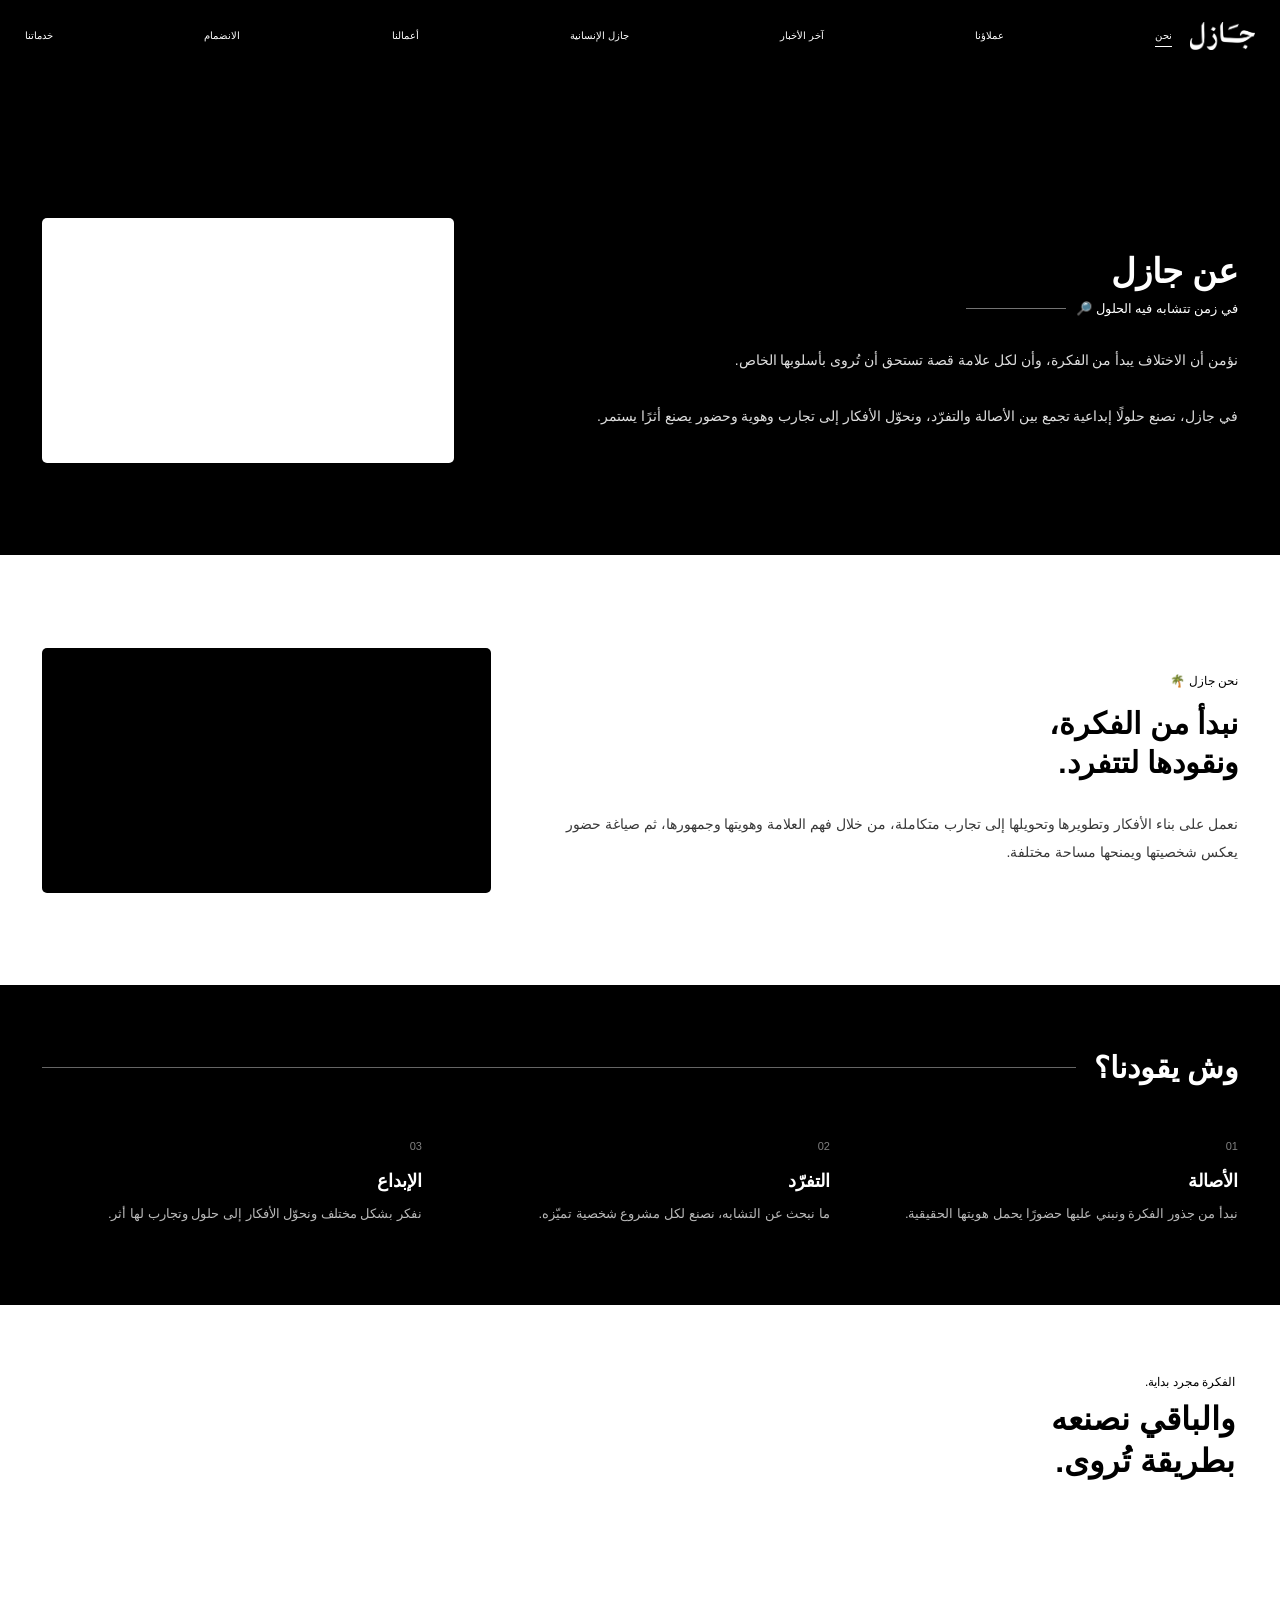
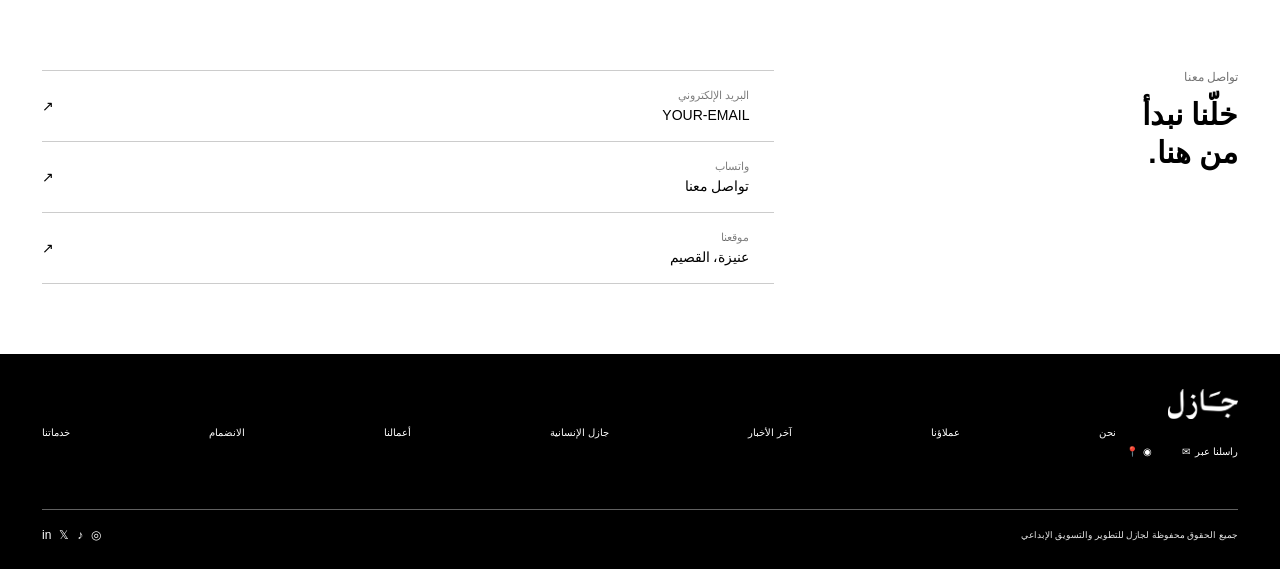
==== commit 63909856: "Fix HTML formatting and structure in about.html" ====
--- a/about.html
+++ b/about.html
@@ -214,10 +214,10 @@
 
 
                 <!-- WHATSAPP -->
-                <a href="https://wa.me/YOUR-NUMBER"
-                   target="_blank"
-                   rel="noopener"
-                   class="contact-item">
+               <a href="https://api.whatsapp.com/send/?phone=966530208837"
+   target="_blank"
+   rel="noopener noreferrer"
+   class="contact-item">
 
                     <span class="contact-label">
                         واتساب
@@ -231,7 +231,7 @@
 
 
                 <!-- LOCATION -->
-                <a href="YOUR-MAPS-LINK"
+                <a href="https://maps.app.goo.gl/X8N21xBqykpGwMqh7""
                    target="_blank"
                    rel="noopener"
                    class="contact-item">
@@ -270,9 +270,10 @@
                 <a href="mailto:YOUR-EMAIL">✉</a>
 
                 <!-- WHATSAPP -->
-                <a href="https://wa.me/YOUR-NUMBER"
-                   target="_blank"
-                   rel="noopener">◉</a>
+               <a href="https://api.whatsapp.com/send/?phone=966530208837"
+   target="_blank"
+   rel="noopener noreferrer"
+   class="contact-item">◉</a>
 
                 <!-- LOCATION -->
                 <a href="https://maps.app.goo.gl/X8N21xBqykpGwMqh7"
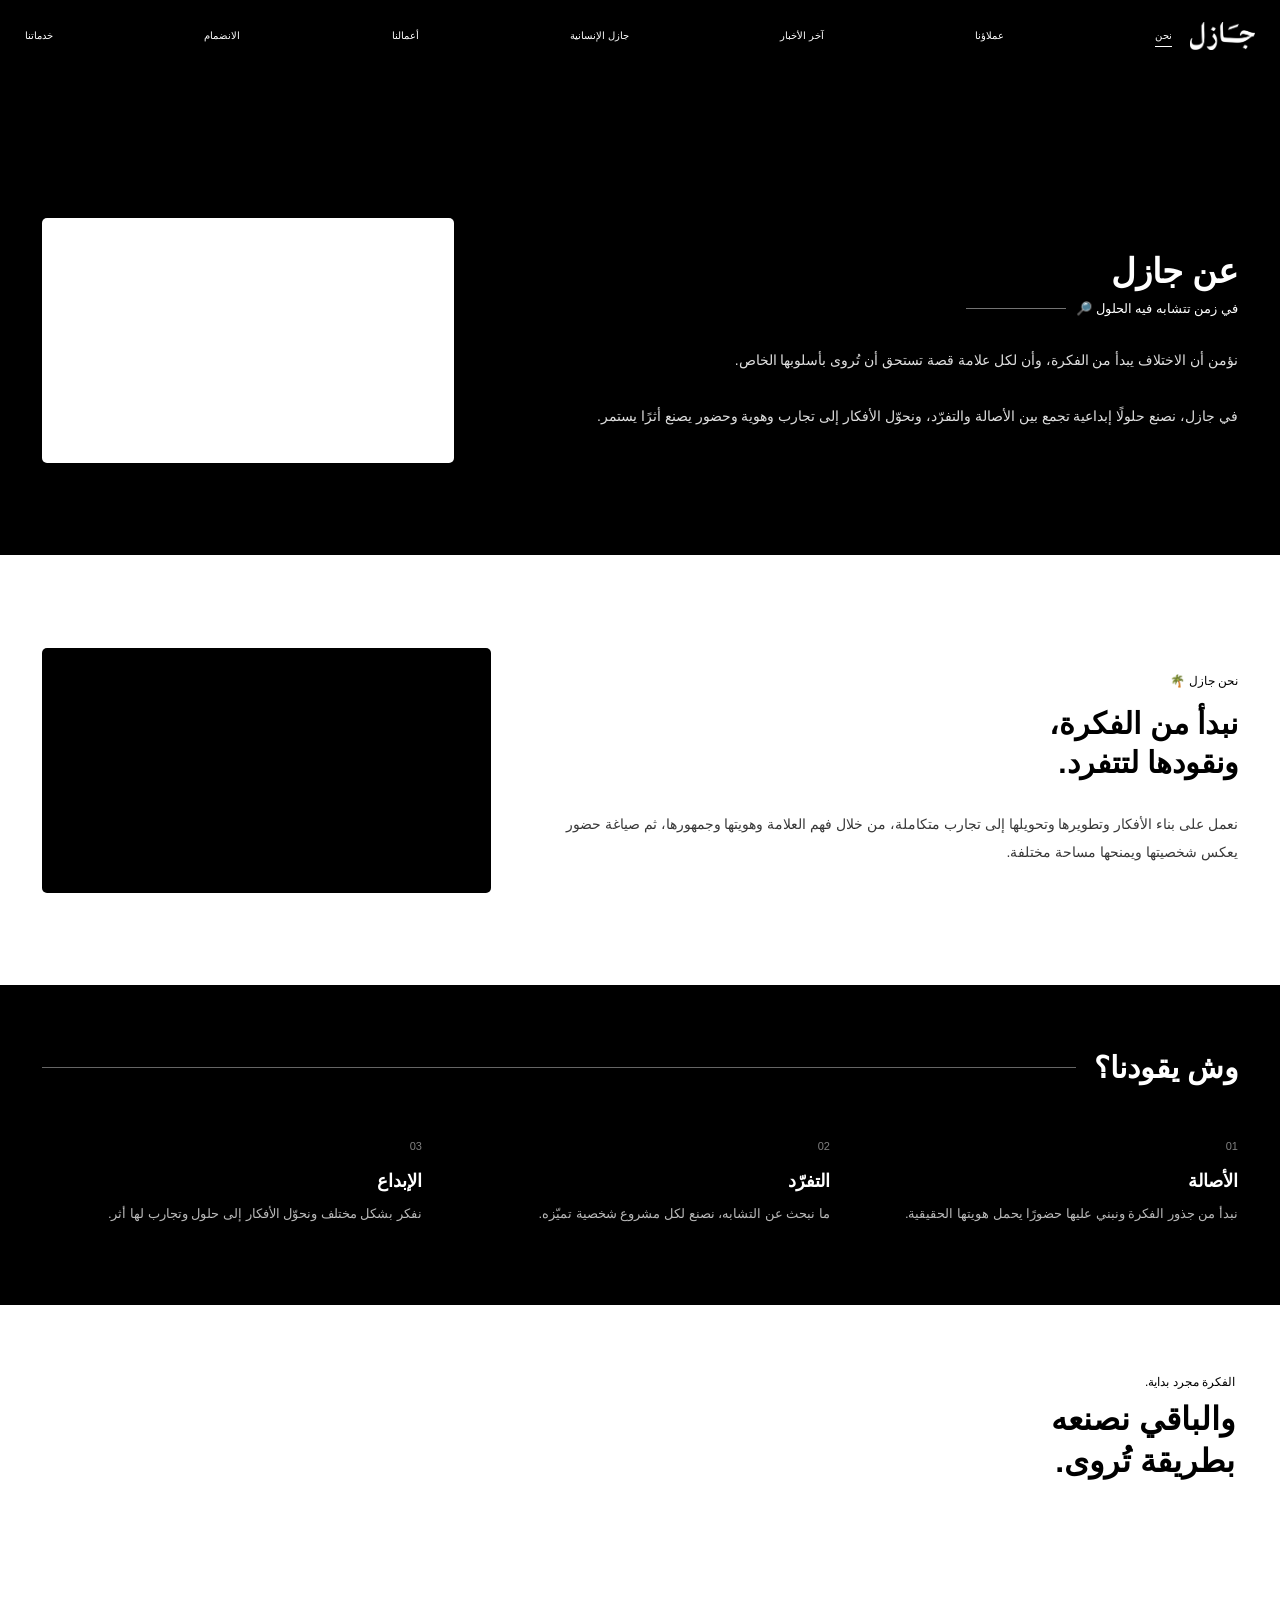
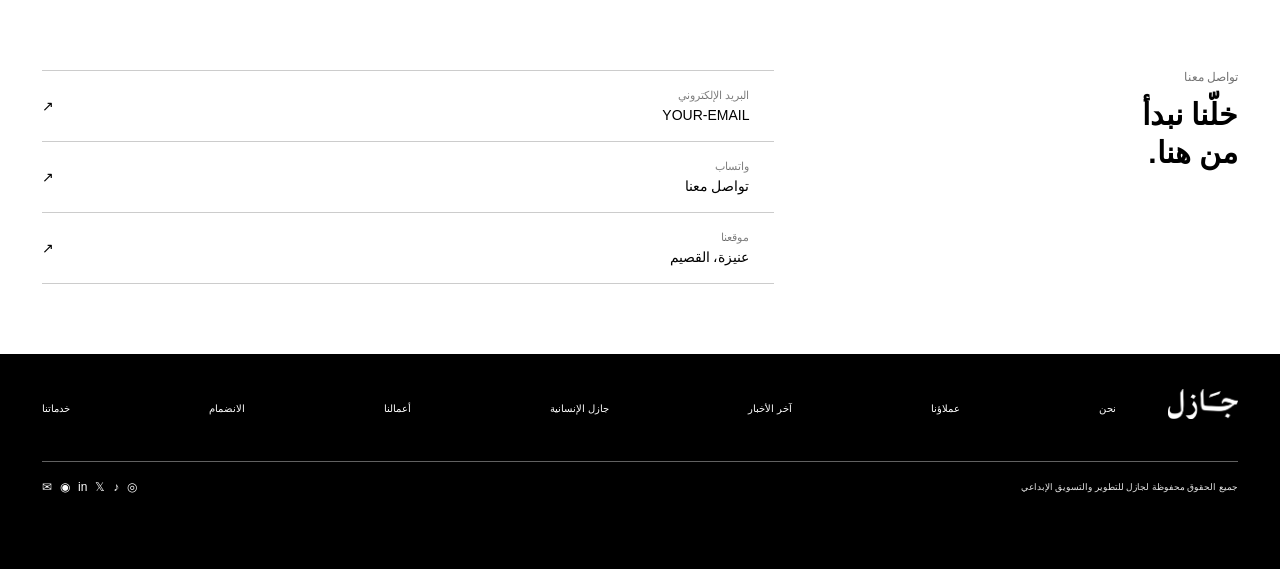
==== commit 4e0aece7: "Fix HTML formatting and clean up code" ====
--- a/about.html
+++ b/about.html
@@ -251,7 +251,7 @@
         </section>
 
     </main>
-    <!-- ==================================
+   <!-- ==================================
      FOOTER
 ================================== -->
 <footer class="main-footer">
@@ -259,31 +259,8 @@
     <div class="footer-top">
 
         <div class="footer-brand">
-
             <img src="assets/logos/logo.png" alt="جازل">
-
-            <div class="footer-contact">
-
-                <span>راسلنا عبر</span>
-
-                <!-- EMAIL -->
-                <a href="mailto:YOUR-EMAIL">✉</a>
-
-                <!-- WHATSAPP -->
-               <a href="https://api.whatsapp.com/send/?phone=966530208837"
-   target="_blank"
-   rel="noopener noreferrer"
-   class="contact-item">◉</a>
-
-                <!-- LOCATION -->
-                <a href="https://maps.app.goo.gl/X8N21xBqykpGwMqh7"
-                   target="_blank"
-                   rel="noopener">📍</a>
-
-            </div>
-
         </div>
-
 
         <nav class="footer-nav">
 
@@ -307,18 +284,32 @@
 
         <div class="footer-social">
 
+            <!-- EMAIL -->
+            <a href="mailto:YOUR-EMAIL"
+               aria-label="البريد الإلكتروني">✉</a>
+
+            <!-- WHATSAPP -->
+            <a href="https://api.whatsapp.com/send/?phone=966530208837"
+               target="_blank"
+               rel="noopener noreferrer"
+               aria-label="واتساب">◉</a>
+
+            <!-- LINKEDIN -->
             <a href="https://www.linkedin.com/company/%D8%AC%D8%A7%D8%B2%D9%84/"
                target="_blank"
                rel="noopener">in</a>
 
+            <!-- X -->
             <a href="https://x.com/jazelagency?s=11"
                target="_blank"
                rel="noopener">𝕏</a>
 
+            <!-- TIKTOK -->
             <a href="https://www.tiktok.com/@jazelagency?lang=en&is_from_webapp=1&sender_device=mobile&sender_web_id=7686402460496315925"
                target="_blank"
                rel="noopener">♪</a>
 
+            <!-- INSTAGRAM -->
             <a href="https://www.instagram.com/jazelagency?stkn=MTZ2eTBidXg1ZmNsbw=="
                target="_blank"
                rel="noopener">◎</a>
@@ -333,8 +324,8 @@
     </div>
 
 </footer>
+
 <script src="js/main.js"></script>
 <script src="js/animations.js"></script>
 </body>
-
 </html>
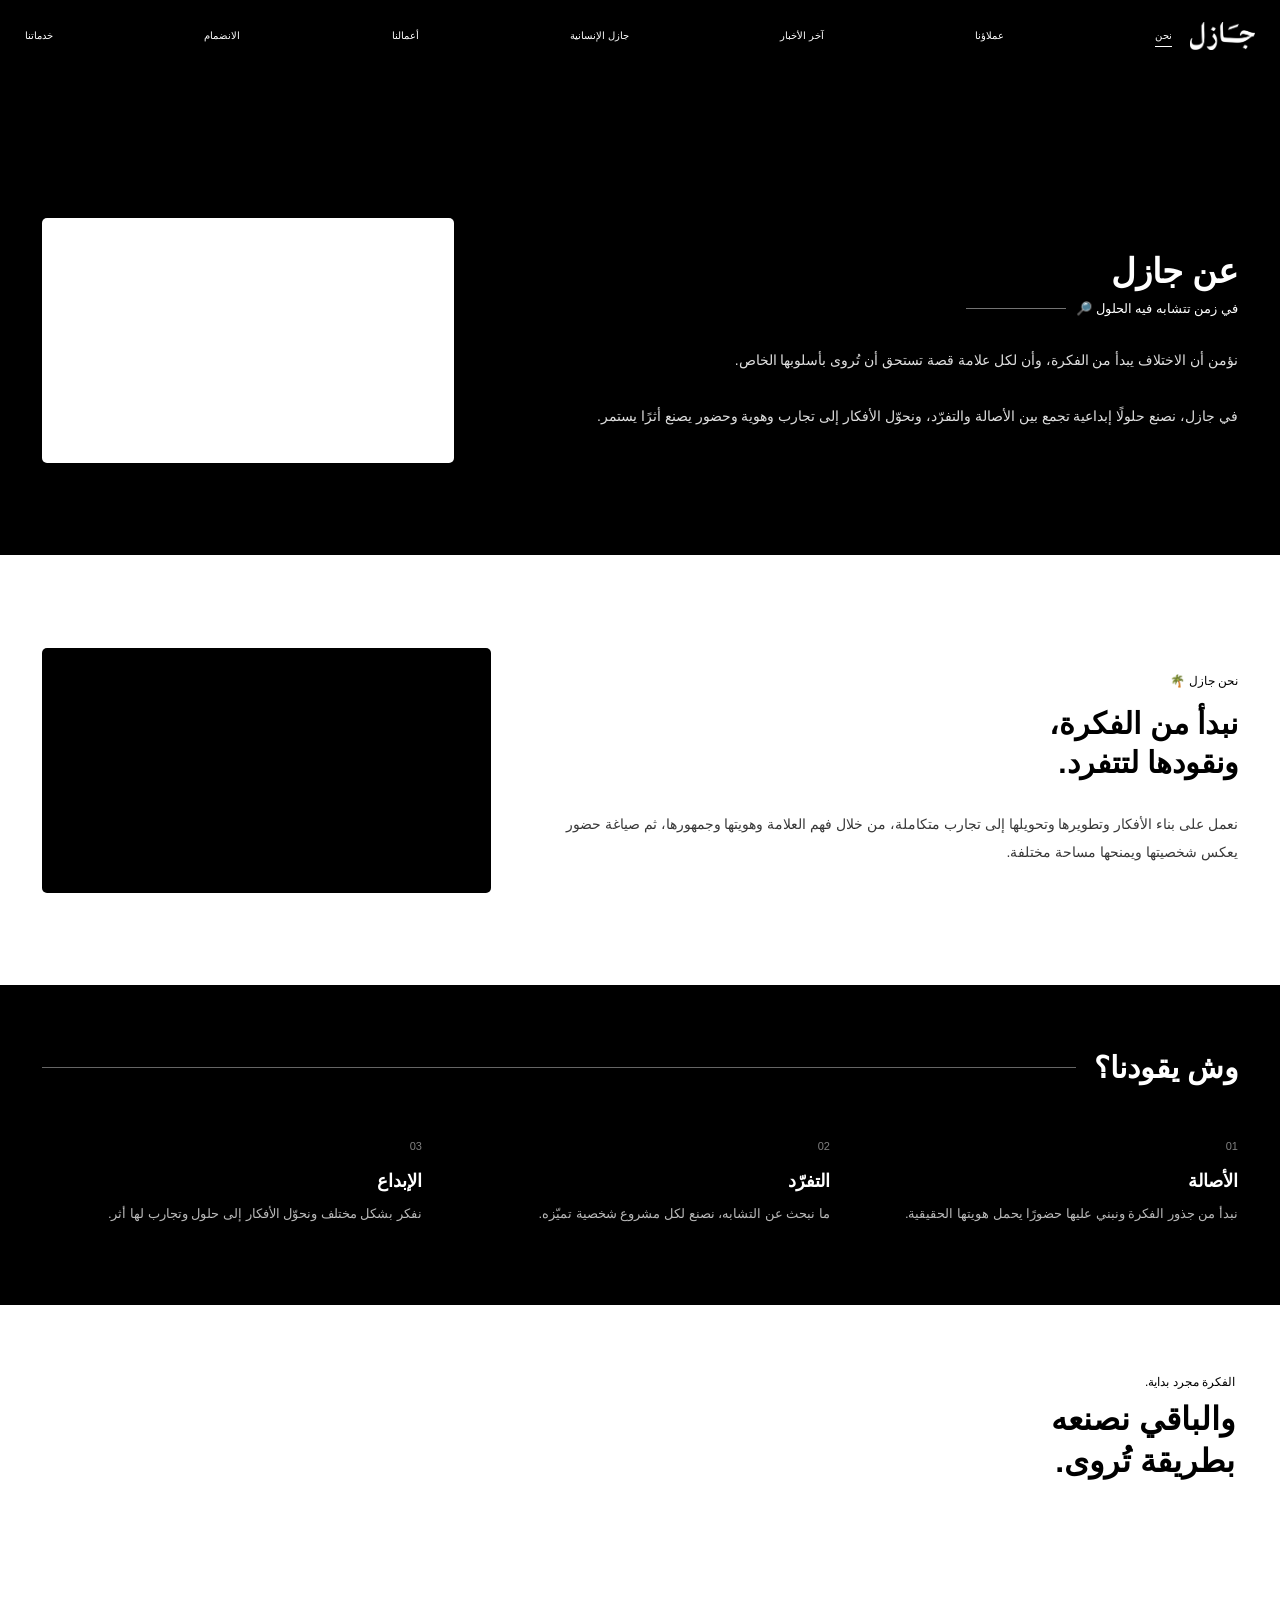
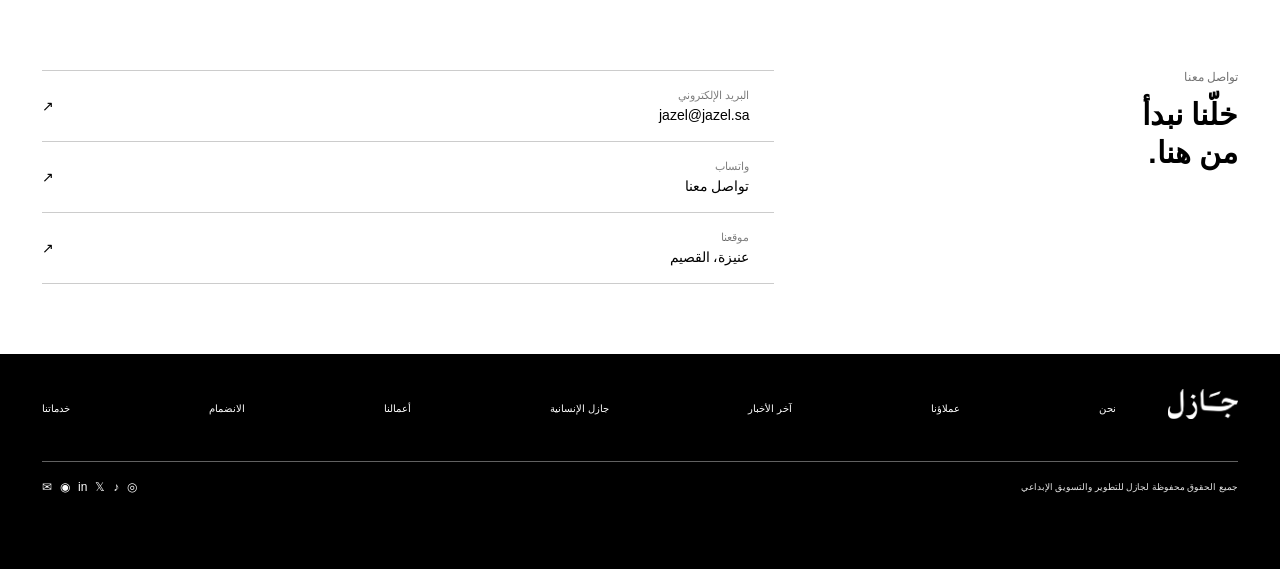
==== commit 0c0d2722: "Update about.html" ====
--- a/about.html
+++ b/about.html
@@ -200,13 +200,13 @@
             <div class="contact-details">
 
                 <!-- EMAIL -->
-                <a href="mailto:YOUR-EMAIL" class="contact-item">
+                <a href="mailto:jazel@jazel.sa" class="contact-item">
 
                     <span class="contact-label">
                         البريد الإلكتروني
                     </span>
 
-                    <p>YOUR-EMAIL</p>
+                    <p>jazel@jazel.sa</p>
 
                     <span class="contact-arrow">↗</span>
 
@@ -231,7 +231,7 @@
 
 
                 <!-- LOCATION -->
-                <a href="https://maps.app.goo.gl/X8N21xBqykpGwMqh7""
+                <a href="https://maps.app.goo.gl/X8N21xBqykpGwMqh7"
                    target="_blank"
                    rel="noopener"
                    class="contact-item">
@@ -285,7 +285,7 @@
         <div class="footer-social">
 
             <!-- EMAIL -->
-            <a href="mailto:YOUR-EMAIL"
+            <a href="mailto:jazel@jazel.sa"
                aria-label="البريد الإلكتروني">✉</a>
 
             <!-- WHATSAPP -->
--- a/css/style.css
+++ b/css/style.css
@@ -371,18 +371,25 @@
 
 /* ========================= HUMANITY HOME ========================= */
 
+/* ================================
+   JAZEL HUMANITY
+================================ */
+
 .humanity {
     min-height: 430px;
     padding: 55px 42px 65px;
     background: #fff;
     color: #000;
+
     display: grid;
-    grid-template-columns: .78fr 1.45fr;
+    grid-template-columns: 0.78fr 1.45fr;
     column-gap: 42px;
     align-items: center;
+
     direction: ltr;
 }
 
+/* الصورة */
 .humanity-media {
     min-width: 0;
     grid-column: 1;
@@ -392,19 +399,30 @@
 .humanity-image {
     width: 100%;
     height: 210px;
-    background: #000;
-    border-radius: 4px;
+    overflow: hidden;
+    background: #f5f3ef;
+    border-radius: 6px;
+}
+
+.humanity-image img {
+    display: block;
+    width: 100%;
+    height: 100%;
+    object-fit: cover;
+    object-position: center;
 }
 
 .humanity-more {
     display: block;
     margin-top: 8px;
+
     color: #000;
     text-decoration: none;
     font-size: 11px;
     text-align: right;
 }
 
+/* المحتوى */
 .humanity-content {
     min-width: 0;
     grid-column: 2;
@@ -437,14 +455,120 @@
     flex: 1;
     max-width: 105px;
     height: 1px;
-    background: rgba(0,0,0,.42);
+    background: rgba(0, 0, 0, 0.42);
 }
 
 .humanity-description {
     margin: 0;
     font-size: 14px;
     line-height: 1.9;
-    color: rgba(0,0,0,.88);
+    color: rgba(0, 0, 0, 0.88);
+}
+
+
+/* ================================
+   TABLET
+================================ */
+
+@media (min-width: 601px) and (max-width: 1024px) {
+    .humanity {
+        min-height: auto;
+        padding: 45px 28px;
+        grid-template-columns: 0.85fr 1.15fr;
+        column-gap: 28px;
+    }
+
+    .humanity-image {
+        height: 230px;
+    }
+
+    .humanity-content h2 {
+        font-size: 28px;
+    }
+
+    .humanity-description {
+        font-size: 14px;
+    }
+}
+
+
+/* ================================
+   MOBILE
+================================ */
+
+@media (max-width: 600px) {
+    .humanity {
+        min-height: auto;
+        padding: 40px 20px 45px;
+
+        display: flex;
+        flex-direction: column;
+        align-items: stretch;
+        gap: 24px;
+
+        direction: rtl;
+    }
+
+    /* النص أولًا */
+    .humanity-content {
+        width: 100%;
+        min-width: 0;
+        order: 1;
+        text-align: right;
+    }
+
+    .humanity-content h2 {
+        margin-bottom: 10px;
+        font-size: clamp(27px, 7vw, 32px);
+        line-height: 1.4;
+    }
+
+    .humanity-subtitle {
+        gap: 8px;
+        margin-bottom: 20px;
+    }
+
+    .humanity-subtitle p {
+        font-size: 12px;
+    }
+
+    .humanity-subtitle span {
+        max-width: 85px;
+    }
+
+    .humanity-description {
+        font-size: 14px;
+        line-height: 2;
+        overflow-wrap: anywhere;
+    }
+
+    /* الصورة بعد النص */
+    .humanity-media {
+        width: 100%;
+        min-width: 0;
+        grid-column: auto;
+        order: 2;
+    }
+
+    .humanity-image {
+        width: 100%;
+        height: 220px;
+        overflow: hidden;
+        border-radius: 8px;
+    }
+
+    .humanity-image img {
+        width: 100%;
+        height: 100%;
+        object-fit: cover;
+        object-position: center;
+    }
+
+    .humanity-more {
+        margin-top: 10px;
+        font-size: 12px;
+        text-align: right;
+    }
 }
 
 /* ========================= WORKS HOME ========================= */
@@ -544,7 +668,18 @@
 .inside-jazel {
     grid-column: 1;
 }
-
+/* الصور داخل إطارات الأعمال */
+.work-image {
+    overflow: hidden;
+}
+
+.work-image img {
+    display: block;
+    width: 100%;
+    height: 100%;
+    object-fit: cover;
+    object-position: center;
+}
 /* ========================= JOIN HOME ========================= */
 
 .join-us {
@@ -1173,12 +1308,21 @@
     color: #000;
 }
 
-.news-article-image,
-.work-section-image {
-    width: 100%;
-    height: 225px;
-    background: #000;
+.news-article-image {
+    width: 100%;
+    height: auto;
+    aspect-ratio: auto;
+    background: transparent;
     border-radius: 4px;
+    overflow: hidden;
+}
+
+.news-article-image img {
+    display: block;
+    width: 100%;
+    height: auto;
+    object-fit: contain;
+    border-radius: inherit;
 }
 
 .news-article-content,
@@ -1859,7 +2003,7 @@
         grid-template-columns: minmax(0,.8fr) minmax(0,1.2fr);
     }
 
-    .news-article-image,
+    
     .work-section-image {
         height: 220px;
     }
@@ -2010,3 +2154,232 @@
         transition: none;
     }
 }
+
+/* =========================
+   JAZEL HUMANITY PAGE
+========================= */
+
+.humanity-page-intro,
+.humanity-initiative {
+    width: 100%;
+    display: grid;
+    grid-template-columns: minmax(0, 1fr) minmax(0, 1fr);
+    gap: 42px;
+    align-items: center;
+    padding: 55px 42px 65px;
+}
+
+.humanity-page-intro {
+    background: #fff;
+    color: #000;
+    direction: rtl;
+}
+
+.humanity-page-content,
+.initiative-content {
+    min-width: 0;
+    text-align: right;
+}
+
+.humanity-page-content h1 {
+    margin: 0 0 10px;
+    font-size: 32px;
+    font-weight: 600;
+    line-height: 1.3;
+}
+
+.humanity-page-subtitle {
+    display: flex;
+    align-items: center;
+    gap: 10px;
+    margin-bottom: 24px;
+}
+
+.humanity-page-subtitle p {
+    flex: 0 0 auto;
+    margin: 0;
+    font-size: 13px;
+}
+
+.humanity-page-subtitle span {
+    flex: 1;
+    max-width: 105px;
+    height: 1px;
+    background: rgba(0, 0, 0, .4);
+}
+
+.humanity-page-content > p,
+.initiative-content p {
+    margin: 0;
+    font-size: 14px;
+    line-height: 1.9;
+}
+
+.humanity-page-image,
+.initiative-image {
+    width: 100%;
+    height: 230px;
+    min-width: 0;
+    background: #000;
+    border-radius: 4px;
+    overflow: hidden;
+}
+
+/* الصور تظهر داخل الإطار عند إضافتها */
+.humanity-page-image img,
+.initiative-image img {
+    display: block;
+    width: 100%;
+    height: 100%;
+    object-fit: cover;
+}
+
+.humanity-initiative {
+    background: #000;
+    color: #fff;
+    direction: ltr;
+}
+
+.initiative-image {
+    grid-column: 1;
+    grid-row: 1;
+}
+
+.initiative-content {
+    grid-column: 2;
+    grid-row: 1;
+    direction: rtl;
+}
+
+.initiative-content > span {
+    display: block;
+    margin-bottom: 14px;
+    font-size: 12px;
+    color: rgba(255, 255, 255, .7);
+}
+
+.initiative-content h2 {
+    margin: 0 0 22px;
+    font-size: 30px;
+    font-weight: 600;
+    line-height: 1.4;
+}
+
+.initiative-content p {
+    color: rgba(255, 255, 255, .85);
+}
+
+.humanity-impact {
+    padding: 65px 24px 75px;
+    background: #fff;
+    color: #000;
+    text-align: center;
+}
+
+.humanity-impact p {
+    margin: 0 0 12px;
+    font-size: 14px;
+}
+
+.humanity-impact h2 {
+    margin: 0;
+    font-size: clamp(42px, 7vw, 68px);
+    font-weight: 600;
+    line-height: 1.2;
+}
+
+.humanity-impact > span {
+    display: block;
+    margin-top: 8px;
+    font-size: 13px;
+}
+
+.humanity-end {
+    min-height: 270px;
+    display: flex;
+    align-items: center;
+    padding: 60px 42px;
+    background: #000;
+    color: #fff;
+    text-align: right;
+}
+
+.humanity-end > div {
+    width: 100%;
+}
+
+.humanity-end > div > span {
+    display: block;
+    margin-bottom: 12px;
+    font-size: 13px;
+    color: rgba(255, 255, 255, .7);
+}
+
+.humanity-end h2 {
+    margin: 0;
+    font-size: 32px;
+    font-weight: 600;
+    line-height: 1.5;
+}
+
+/* Tablet */
+@media (min-width: 601px) and (max-width: 1100px) {
+    .humanity-page-intro,
+    .humanity-initiative {
+        gap: 28px;
+        padding-inline: 32px;
+    }
+
+    .humanity-page-image,
+    .initiative-image {
+        height: 220px;
+    }
+}
+
+/* Mobile */
+@media (max-width: 600px) {
+    .humanity-page-intro,
+    .humanity-initiative {
+        grid-template-columns: minmax(0, 1fr);
+        gap: 25px;
+        padding: 45px 24px 55px;
+    }
+
+    .humanity-page-image,
+    .initiative-image {
+        grid-column: 1;
+        grid-row: auto;
+        height: 210px;
+    }
+
+    .humanity-page-content h1 {
+        font-size: 29px;
+    }
+
+    .humanity-page-content > p,
+    .initiative-content p {
+        font-size: 12px;
+    }
+
+    .initiative-content {
+        grid-column: 1;
+        grid-row: auto;
+    }
+
+    .initiative-content h2 {
+        font-size: 26px;
+    }
+
+    .humanity-impact {
+        padding: 55px 24px 60px;
+    }
+
+    .humanity-end {
+        min-height: 230px;
+        padding: 50px 24px;
+    }
+
+    .humanity-end h2 {
+        font-size: 27px;
+    }
+}
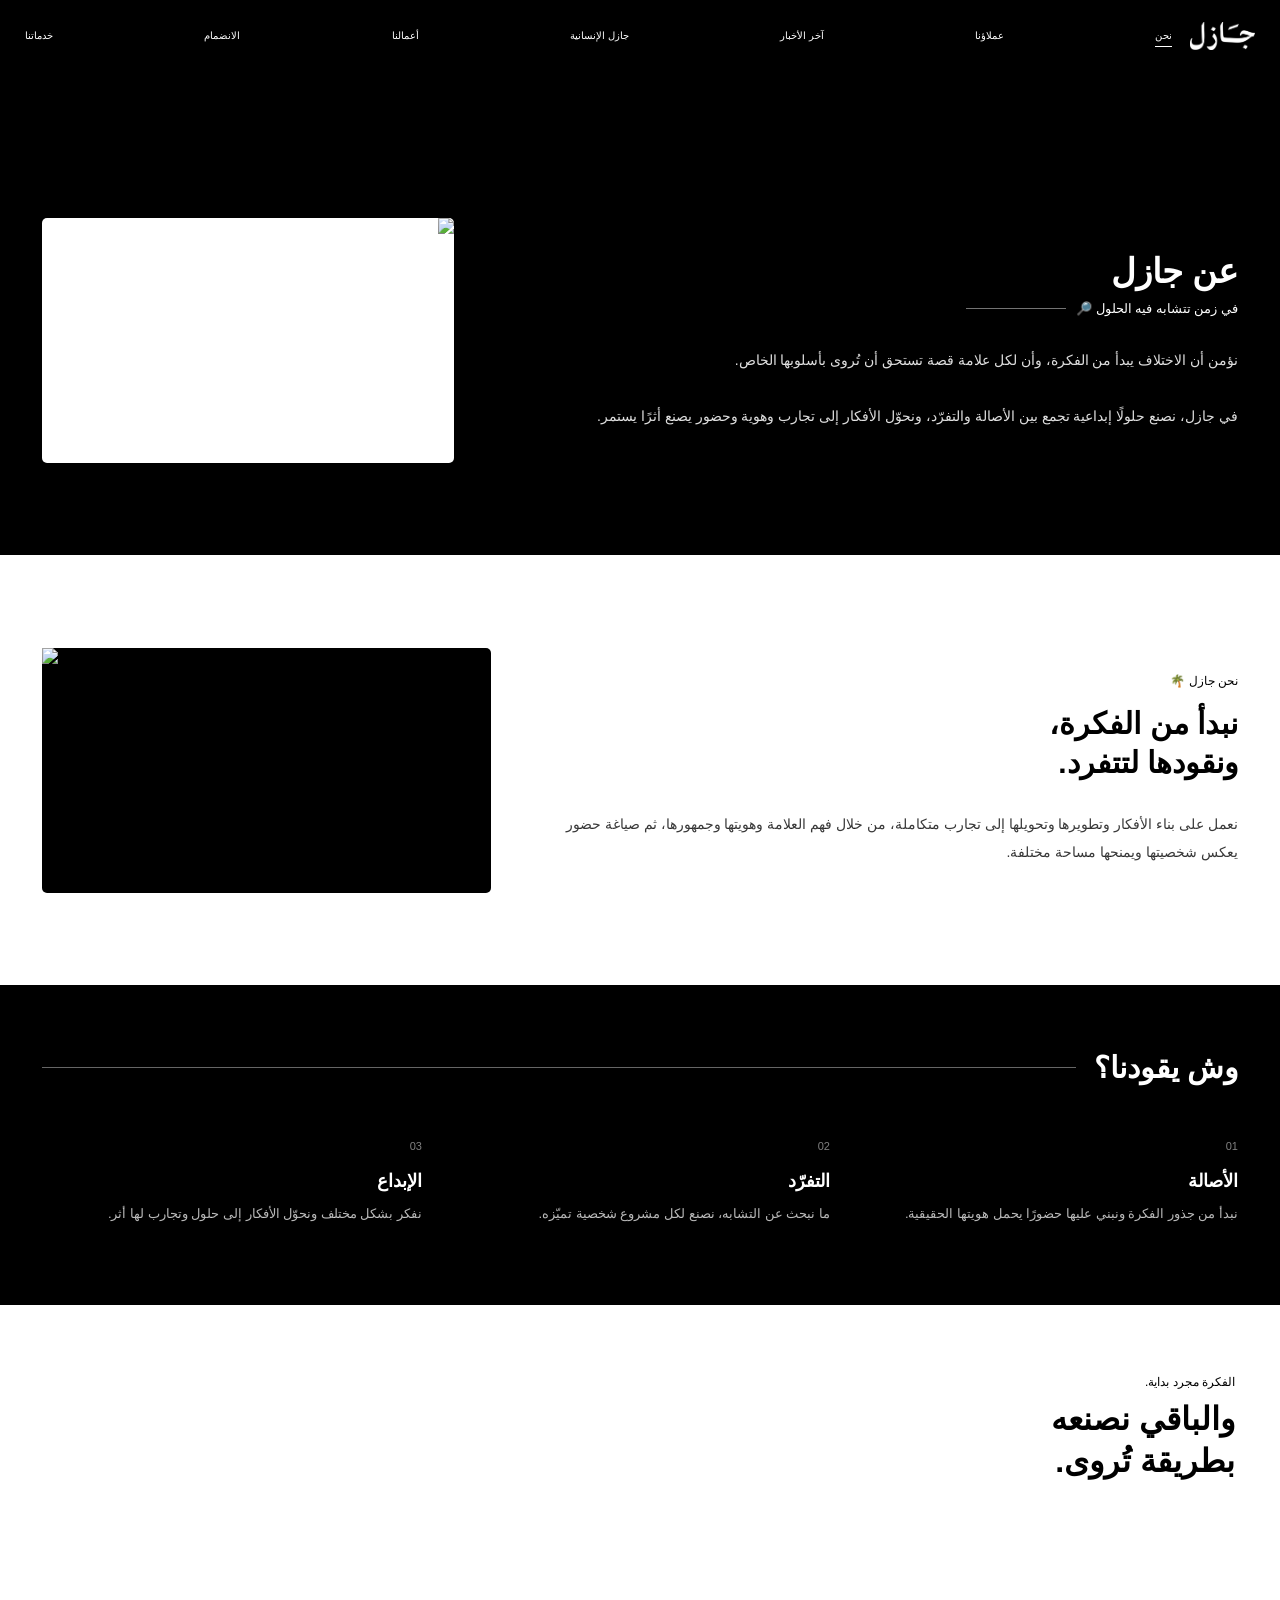
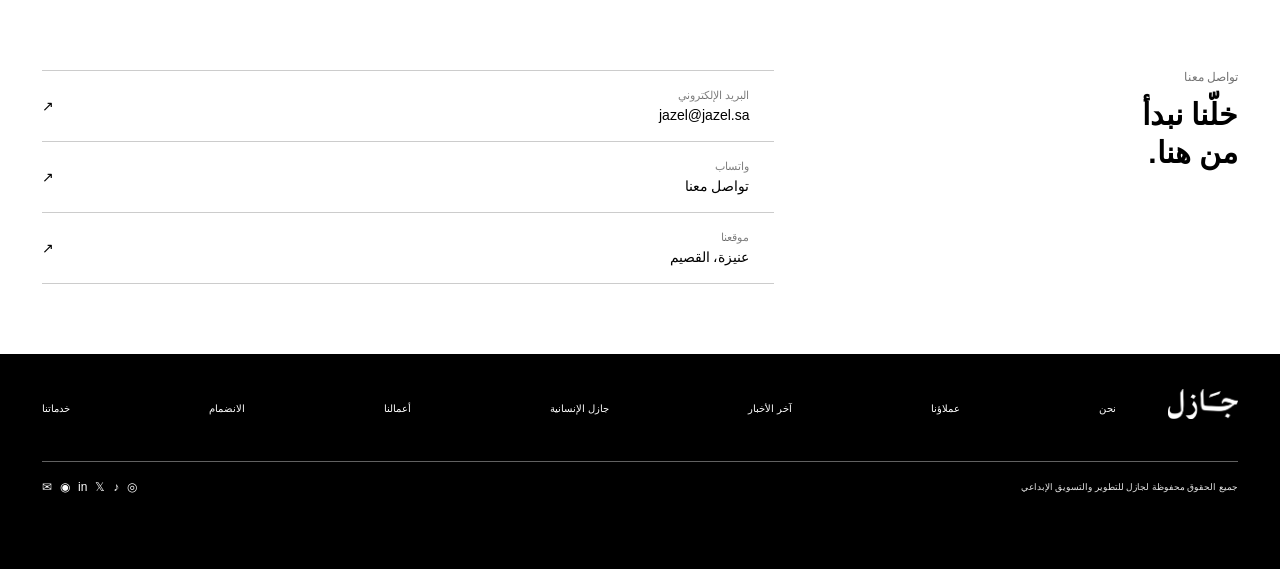
==== commit fc298a50: "Update about.html" ====
--- a/about.html
+++ b/about.html
@@ -75,9 +75,9 @@
 
             </div>
 
-            <div class="about-intro-image">
-                <!-- صورة جازل -->
-            </div>
+           <div class="about-intro-image">
+    <img src="assets/images/about-intro.jpg" alt="عن جازل">
+</div>
 
         </section>
 
@@ -88,9 +88,8 @@
         <section class="about-story">
 
             <div class="about-story-image">
-                <!-- صورة الفريق / بيئة العمل -->
-            </div>
-
+    <img src="assets/images/about-team.jpg" alt="فريق جازل وبيئة العمل">
+</div>
             <div class="about-story-content">
 
                 <span class="about-small-title">
--- a/css/style.css
+++ b/css/style.css
@@ -2007,6 +2007,22 @@
     .work-section-image {
         height: 220px;
     }
+   
+/* صور صفحة أعمالنا فقط */
+.work-section-image {
+    min-width: 0;
+    overflow: hidden;
+    border-radius: 4px;
+}
+
+.work-section-image img {
+    display: block;
+    width: 100%;
+    height: 100%;
+    object-fit: cover;
+    object-position: center;
+}
+
 
     .news-article-content h2,
     .work-section-content h2 {
@@ -2215,7 +2231,25 @@
     line-height: 1.9;
 }
 
-.humanity-page-image,
+
+/* صور صفحة جازل الإنسانية */
+.humanity-page-image {
+    width: 100%;
+    height: auto;
+    min-width: 0;
+    background: transparent;
+    border-radius: 4px;
+    overflow: hidden;
+}
+
+.humanity-page-image img {
+    display: block;
+    width: 100%;
+    height: auto;
+    object-fit: contain;
+}
+
+/* صورة المبادرة الثانية - تبقى كما هي */
 .initiative-image {
     width: 100%;
     height: 230px;
@@ -2225,8 +2259,6 @@
     overflow: hidden;
 }
 
-/* الصور تظهر داخل الإطار عند إضافتها */
-.humanity-page-image img,
 .initiative-image img {
     display: block;
     width: 100%;
@@ -2330,7 +2362,7 @@
         padding-inline: 32px;
     }
 
-    .humanity-page-image,
+    
     .initiative-image {
         height: 220px;
     }
@@ -2345,12 +2377,17 @@
         padding: 45px 24px 55px;
     }
 
-    .humanity-page-image,
-    .initiative-image {
-        grid-column: 1;
-        grid-row: auto;
-        height: 210px;
-    }
+   .humanity-page-image {
+    grid-column: 1;
+    grid-row: auto;
+    height: auto;
+}
+
+.initiative-image {
+    grid-column: 1;
+    grid-row: auto;
+    height: 210px;
+}
 
     .humanity-page-content h1 {
         font-size: 29px;
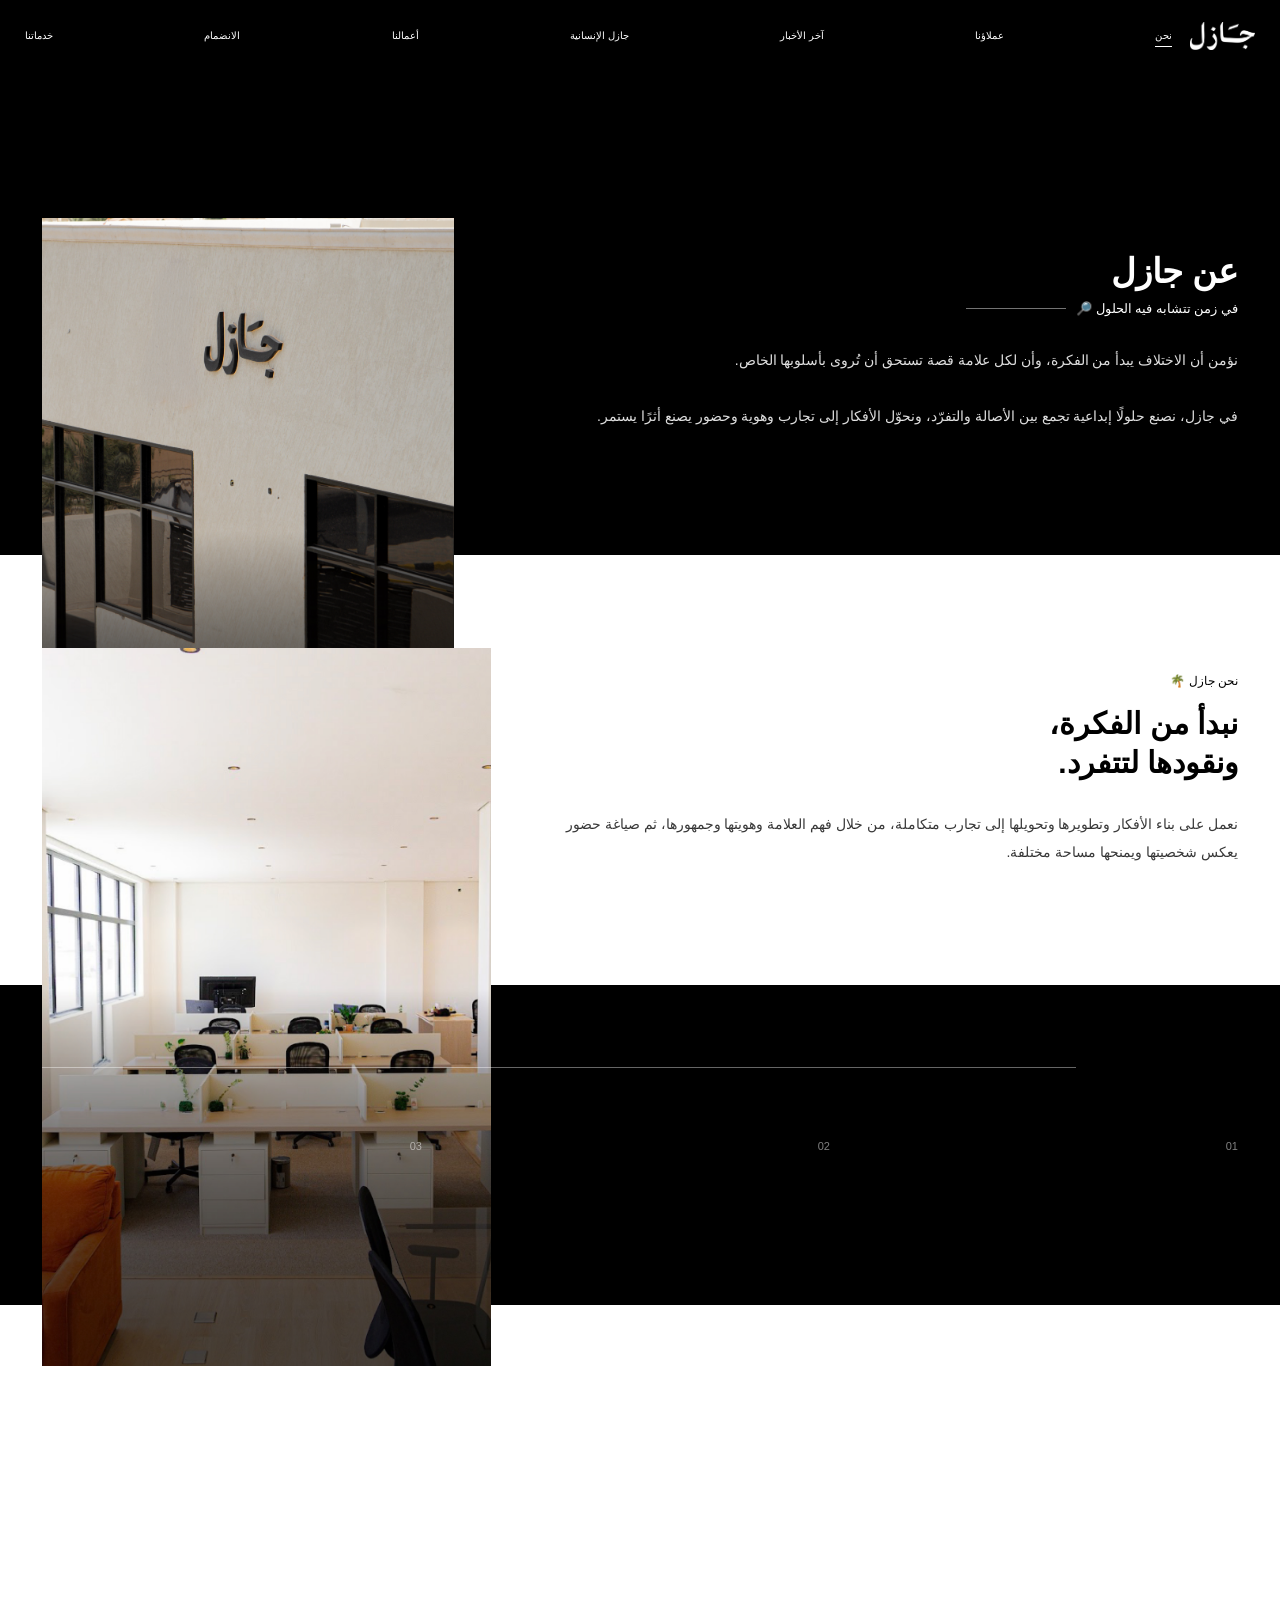
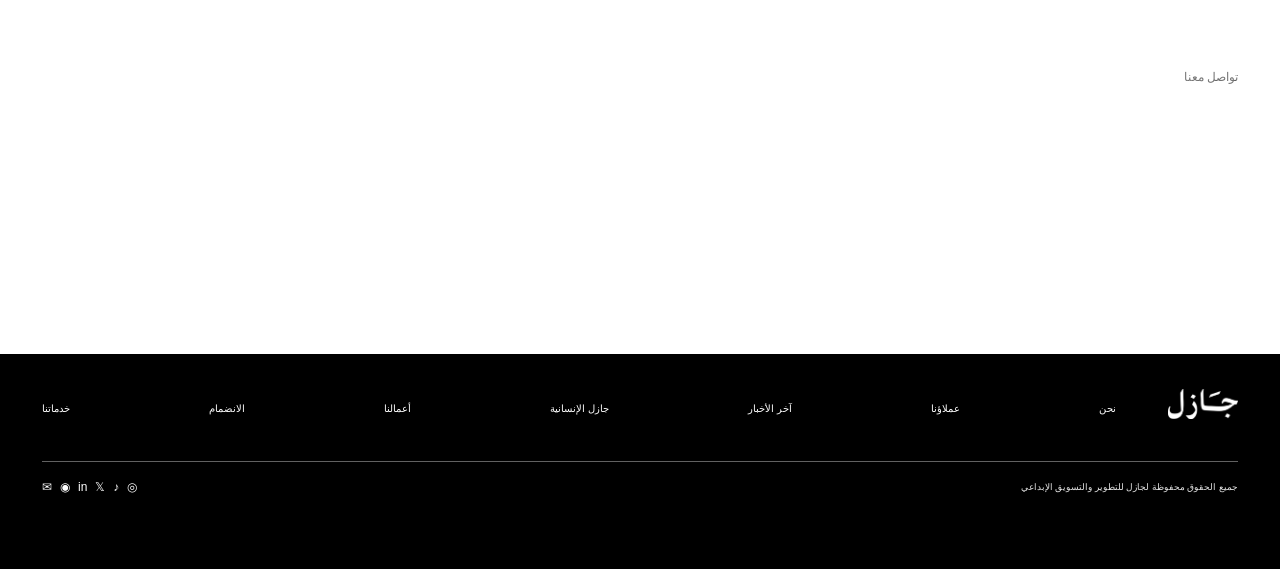
==== commit 189d826e: "Fix HTML encoding issues in about.html" ====
--- a/about.html
+++ b/about.html
@@ -76,7 +76,7 @@
             </div>
 
            <div class="about-intro-image">
-    <img src="assets/images/about-intro.jpg" alt="عن جازل">
+    <img src="assets/about-intro.jpg" alt="عن جازل">
 </div>
 
         </section>
@@ -88,7 +88,7 @@
         <section class="about-story">
 
             <div class="about-story-image">
-    <img src="assets/images/about-team.jpg" alt="فريق جازل وبيئة العمل">
+    <img src="assets/about-team.jpg" alt="فريق جازل وبيئة العمل">
 </div>
             <div class="about-story-content">
 
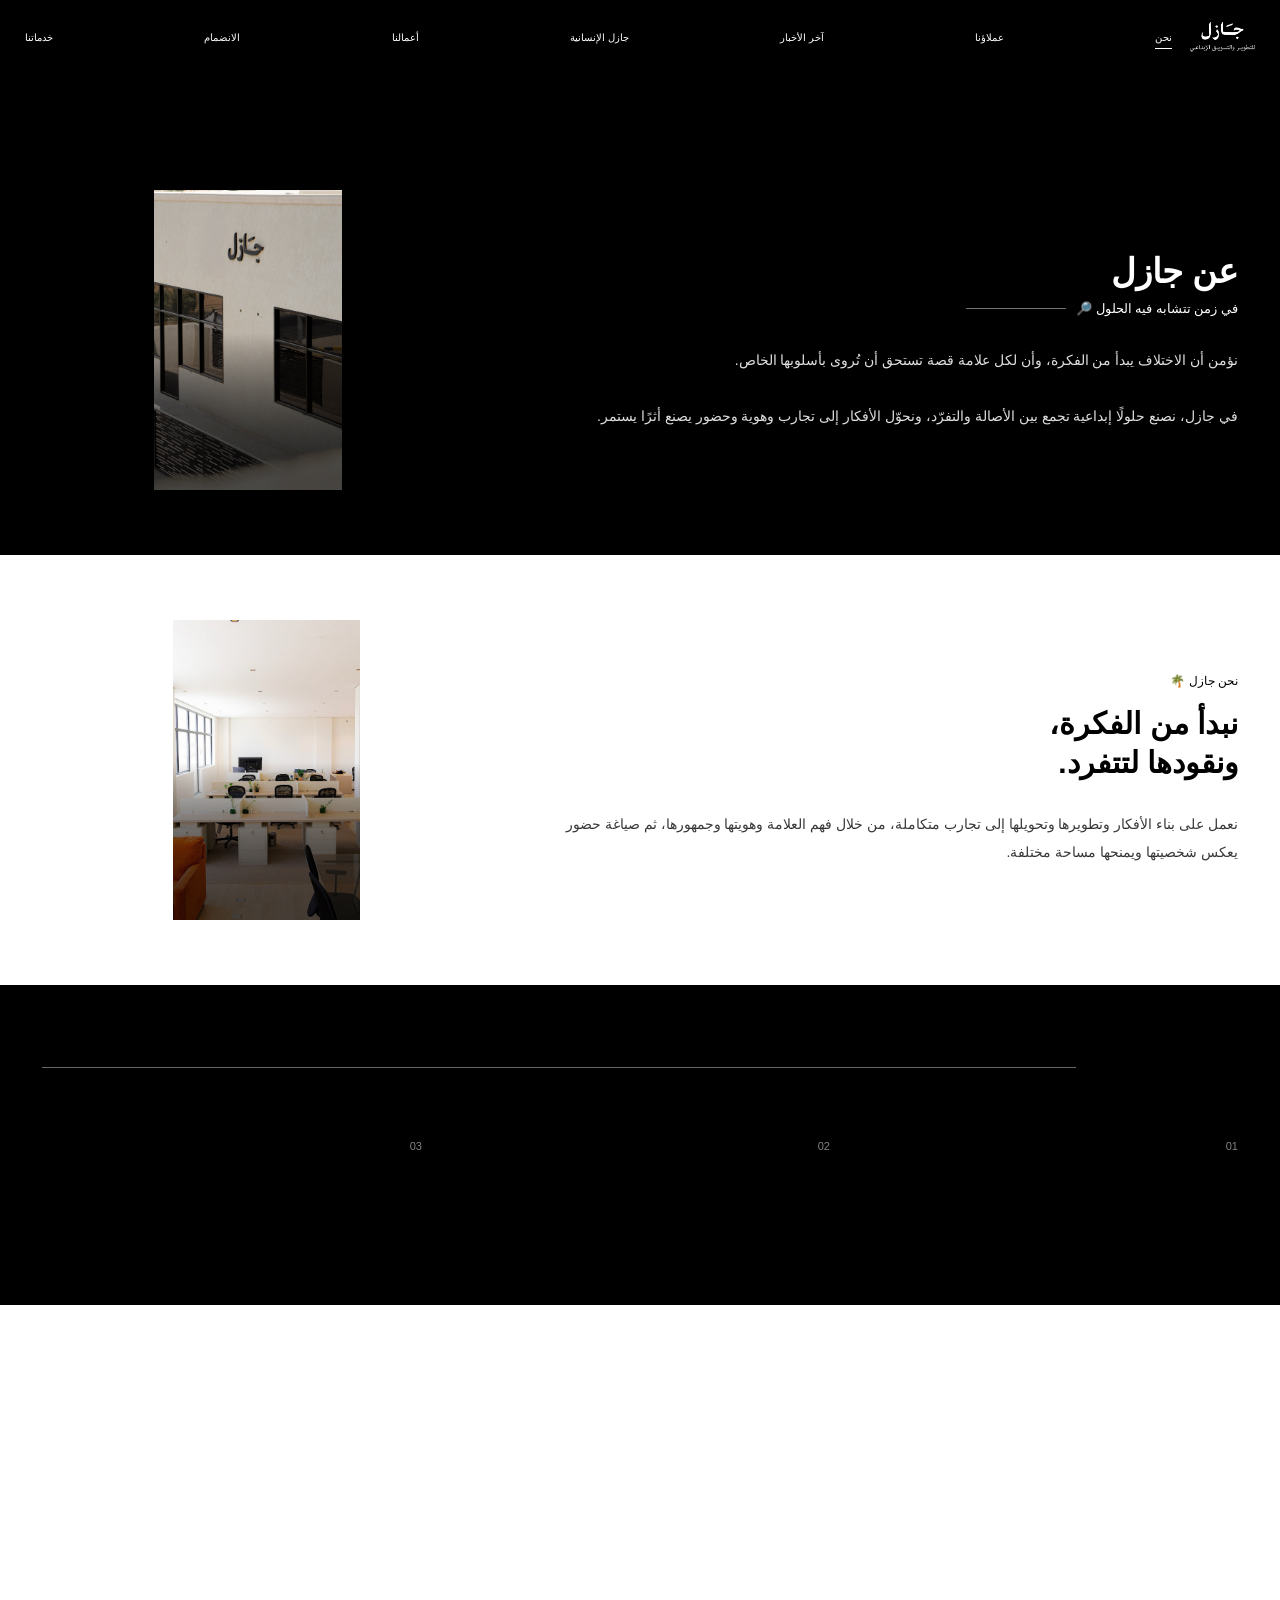
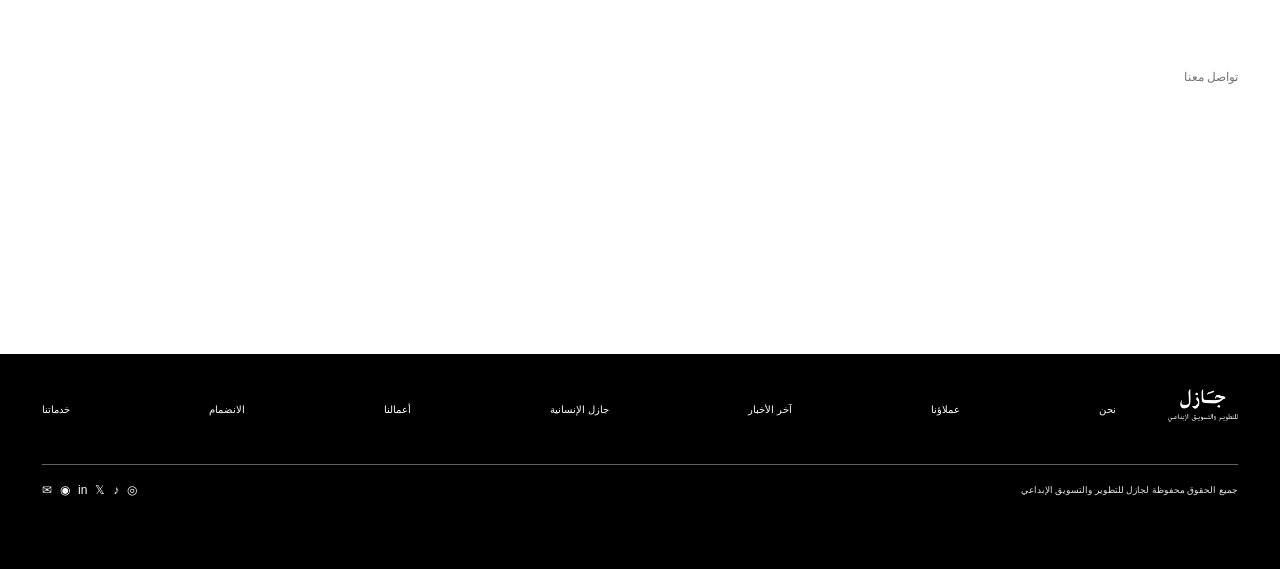
==== commit da990ac0: "Update about.html" ====
--- a/about.html
+++ b/about.html
@@ -1,3 +1,6 @@
+<!-- =========================
+   نحن 
+========================= -->
 <!DOCTYPE html>
 <html lang="ar" dir="rtl">
 
@@ -13,7 +16,7 @@
 <body>
 
     <!-- ==================================
-         HEADER
+         القسم العلوي في الصفحه
     =================================== -->
     <header class="page-header">
 
@@ -44,14 +47,12 @@
     </header>
 
 
-    <!-- ==================================
-         ABOUT PAGE
-    =================================== -->
+   
     <main class="about-page">
 
 
         <!-- ==================================
-             INTRO
+            المقدمه 
         =================================== -->
         <section class="about-intro">
 
@@ -83,7 +84,7 @@
 
 
         <!-- ==================================
-             STORY
+            القصه
         =================================== -->
         <section class="about-story">
 
@@ -113,7 +114,7 @@
 
 
         <!-- ==================================
-             VALUES
+            القيم
         =================================== -->
         <section class="about-values">
 
@@ -165,7 +166,7 @@
 
 
         <!-- ==================================
-             END STATEMENT
+             نهايه القسم
         =================================== -->
         <section class="about-end">
 
@@ -180,7 +181,7 @@
 
 
         <!-- ==================================
-             CONTACT
+           التواصل
         =================================== -->
         <section class="contact-strip">
 
--- a/css/style.css
+++ b/css/style.css
@@ -1025,9 +1025,22 @@
 
 .about-intro-image {
     width: 100%;
-    height: 245px;
-    background: #fff;
-    border-radius: 5px;
+    height: 300px;
+    min-width: 0;
+    overflow: hidden;
+    background: transparent;
+    border: none;
+     border-radius: 5px;
+}
+
+.about-intro-image img {
+    display: block;
+    width: 100%;
+    height: 100%;
+    object-fit: contain;
+    object-position: center;
+    border: none;
+     border-radius: 5px;
 }
 
 .about-story {
@@ -1047,11 +1060,23 @@
 
 .about-story-image {
     width: 100%;
-    height: 245px;
-    background: #000;
+    height: 300px;
+    min-width: 0;
+    overflow: hidden;
+    background: transparent;
+    border: none;
     border-radius: 5px;
 }
 
+.about-story-image img {
+    display: block;
+    width: 100%;
+    height: 100%;
+    object-fit: contain;
+    object-position: center;
+    border: none;
+     border-radius: 5px;
+}
 .about-small-title {
     display: block;
     margin-bottom: 16px;
@@ -1419,10 +1444,19 @@
 .join-intro-image {
     width: 100%;
     height: 235px;
-    background: #fff;
-    border-radius: 4px;
-}
-
+    overflow: hidden;
+    background: transparent;
+    border: none;
+    border-radius: 0;
+}
+
+.join-intro-image img {
+    display: block;
+    width: 100%;
+    height: 100%;
+    object-fit: contain;
+    object-position: center;
+}
 .join-looking {
     padding: 65px 42px 75px;
     background: #fff;
@@ -1918,7 +1952,7 @@
 
     .about-intro-image,
     .about-story-image {
-        height: 225px;
+        height: 250px;
     }
 
     .about-story {
